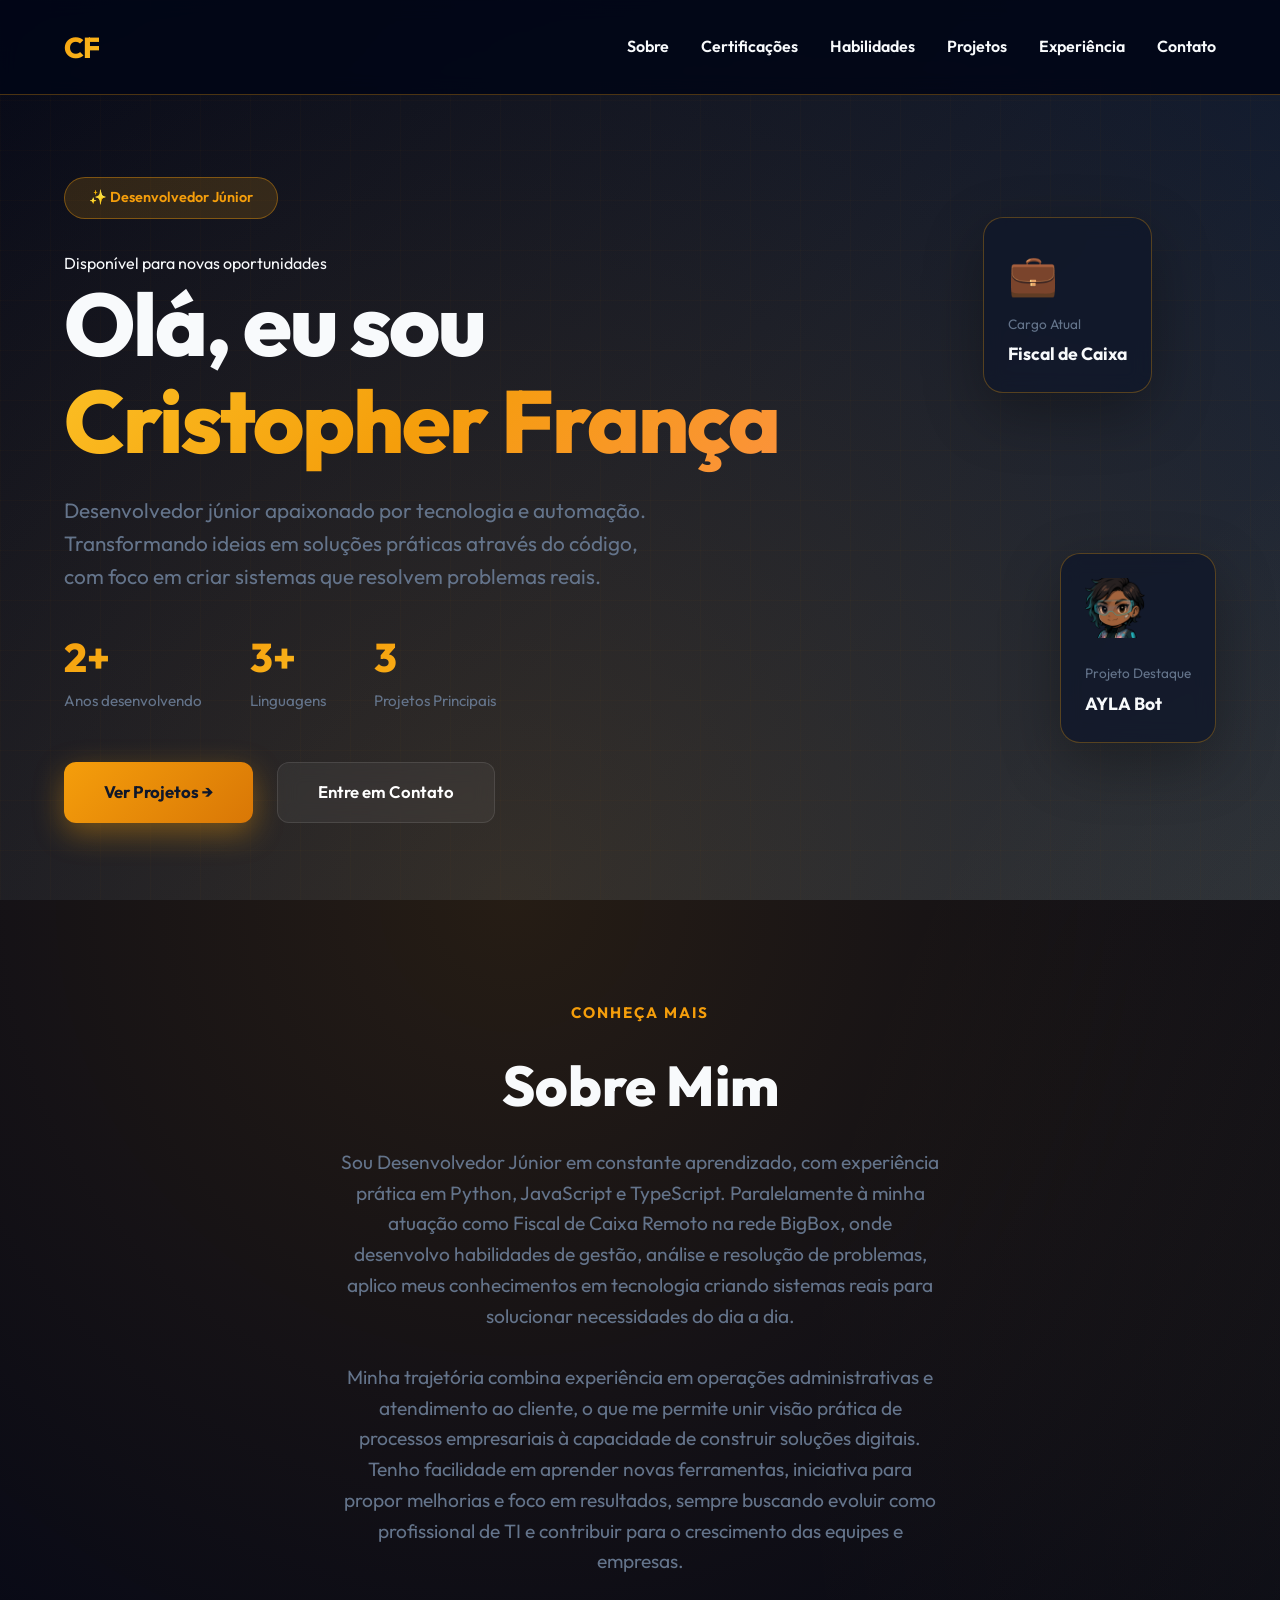
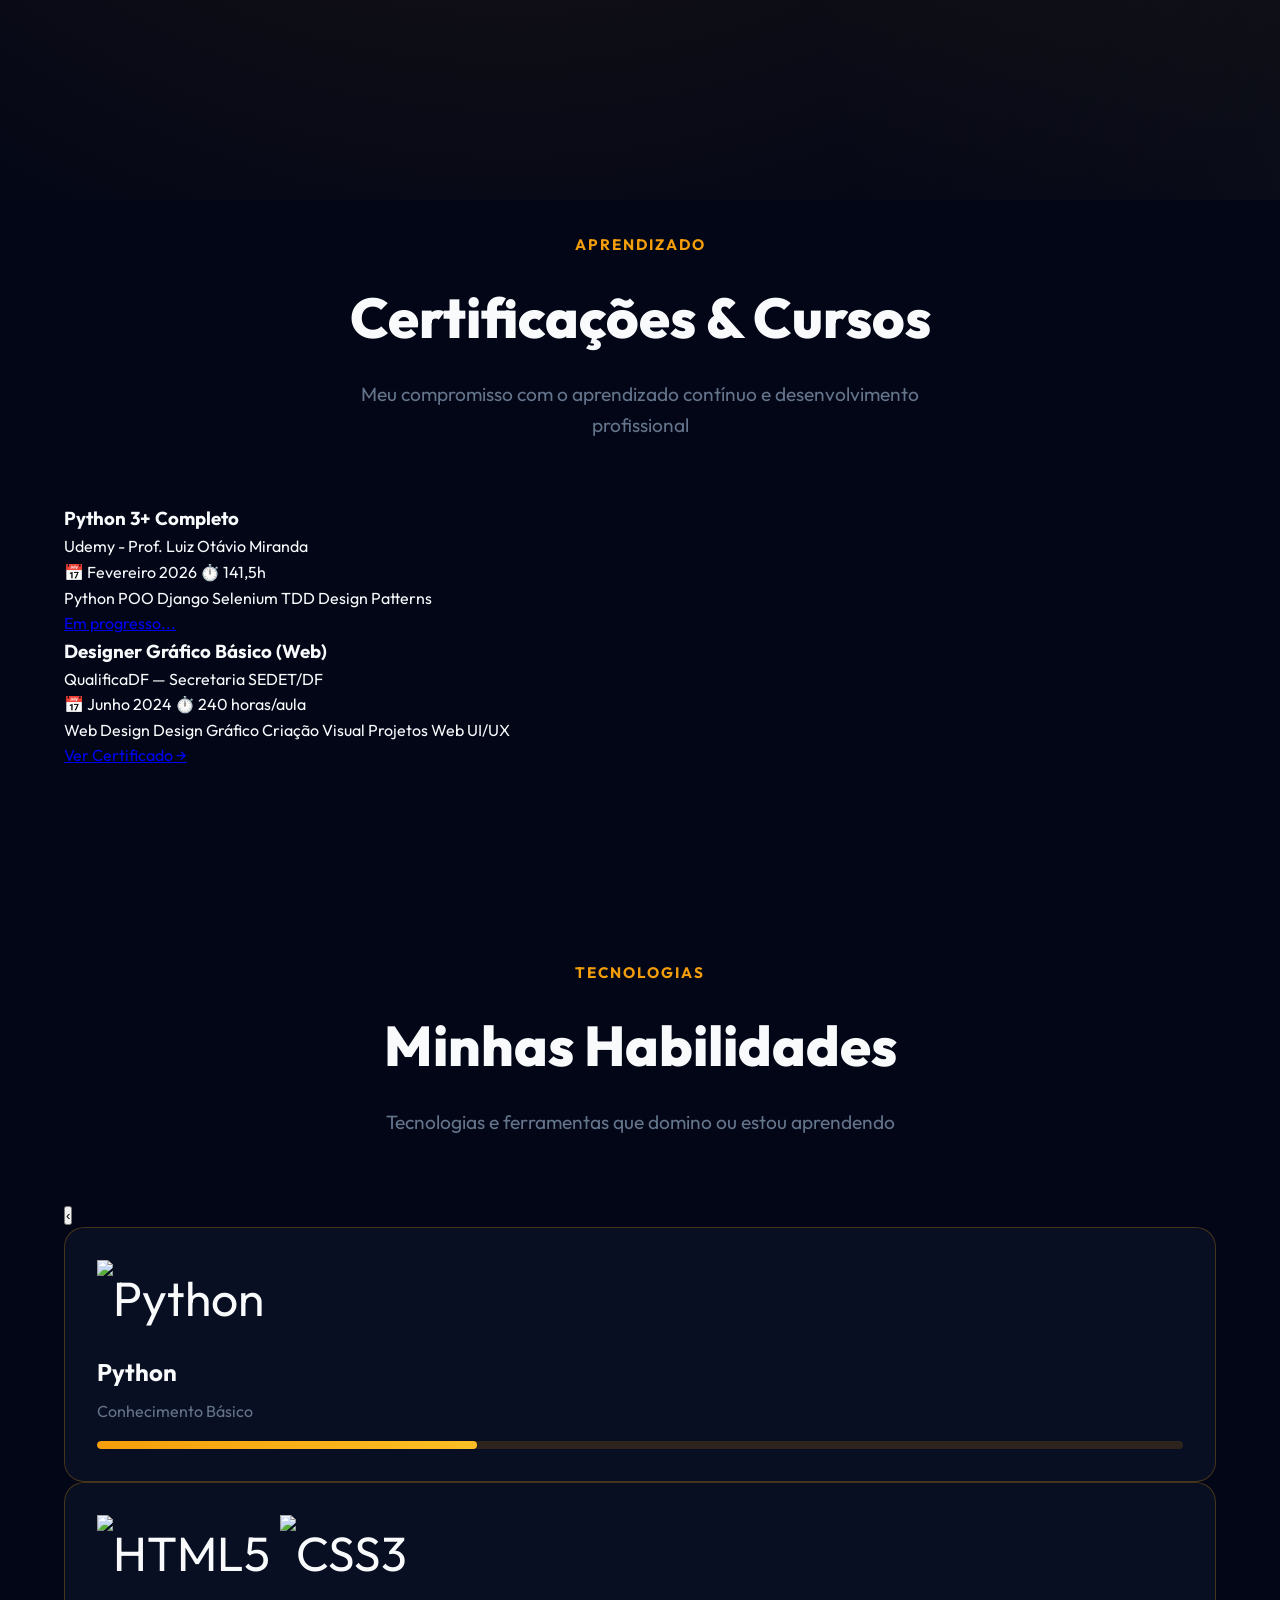
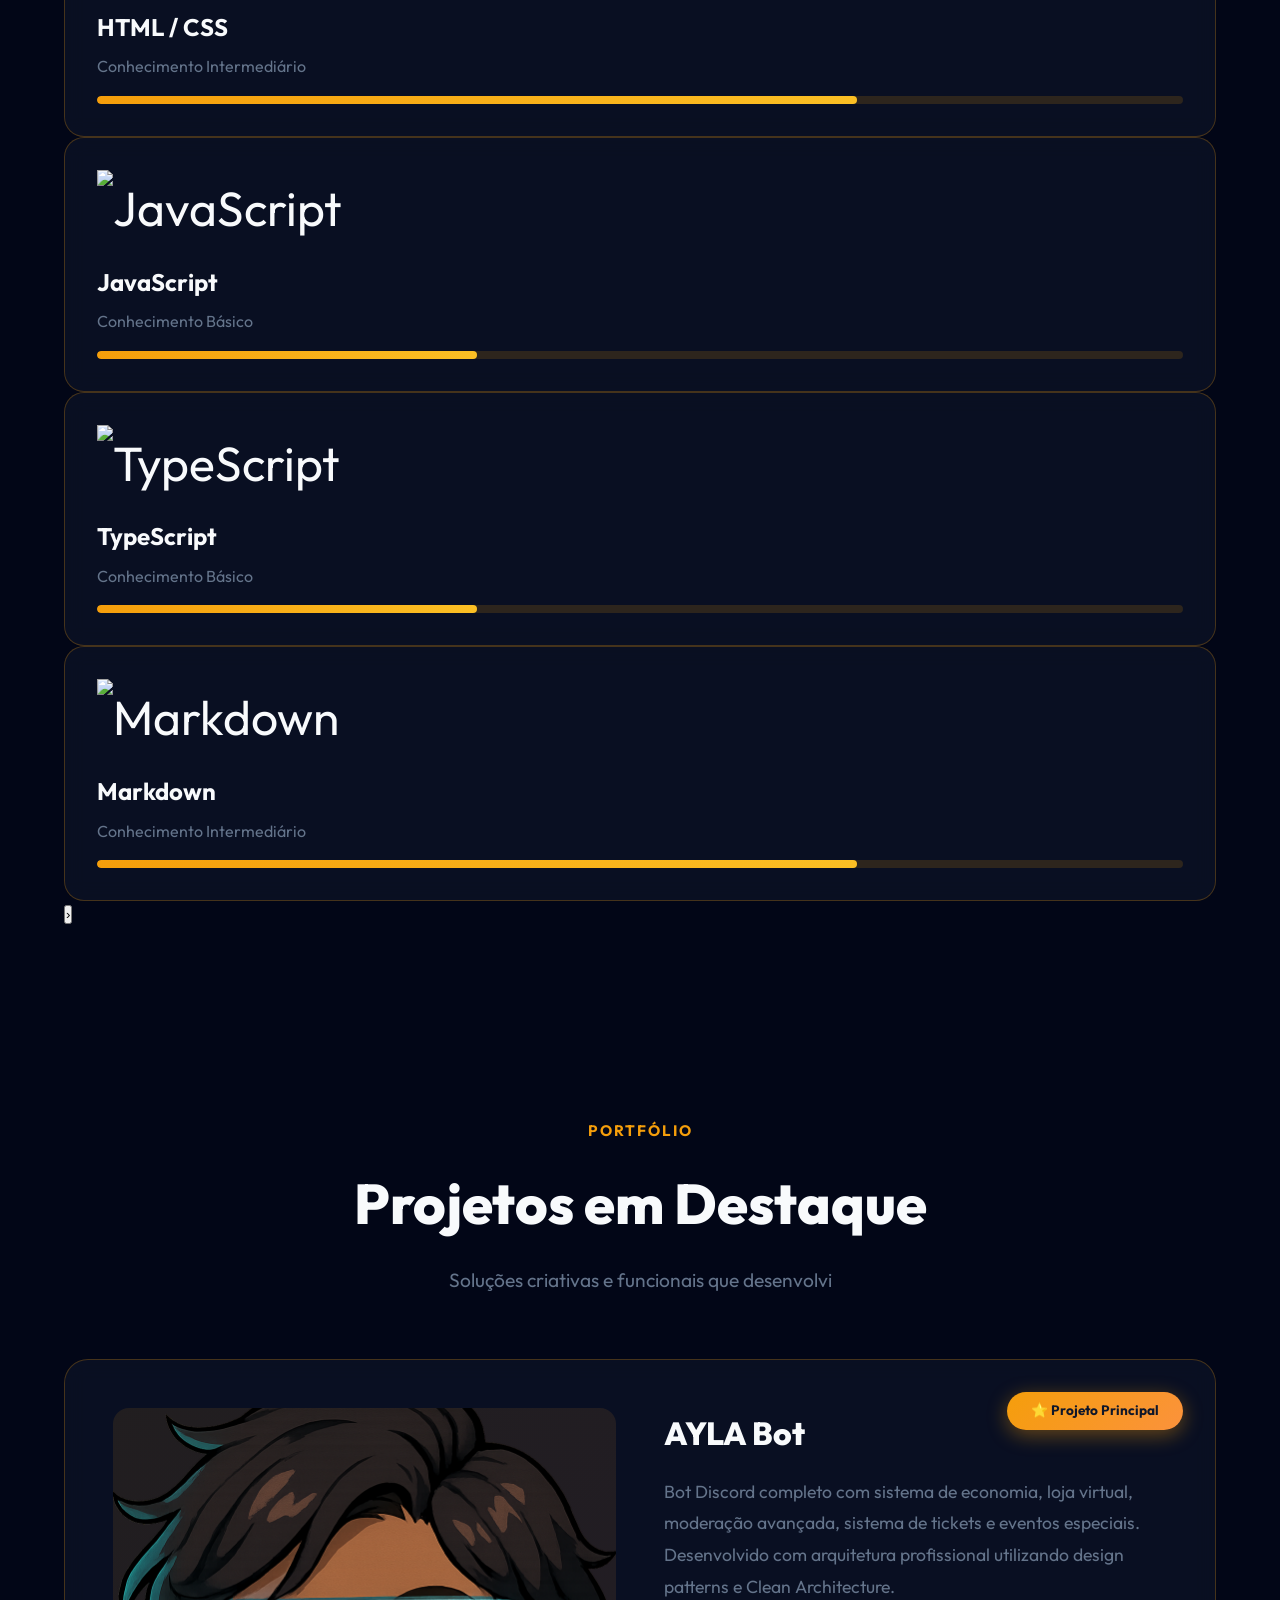
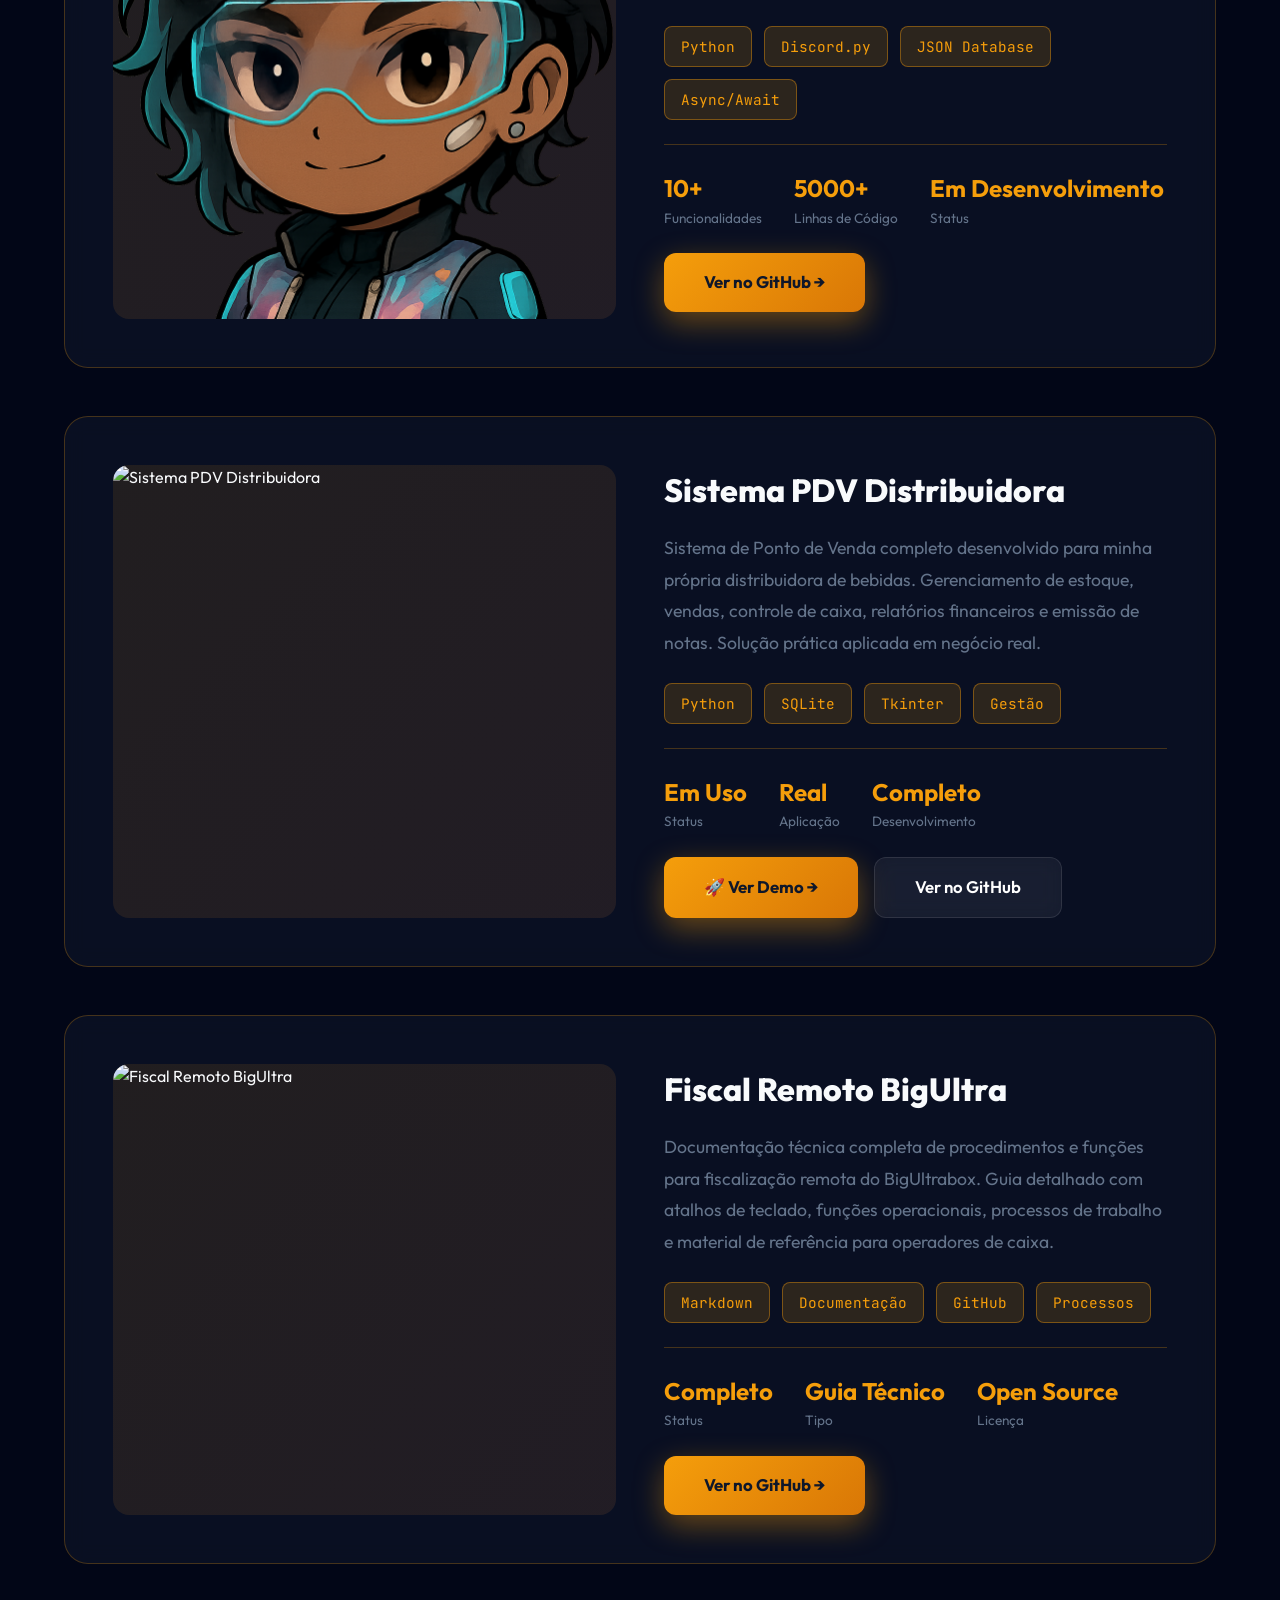
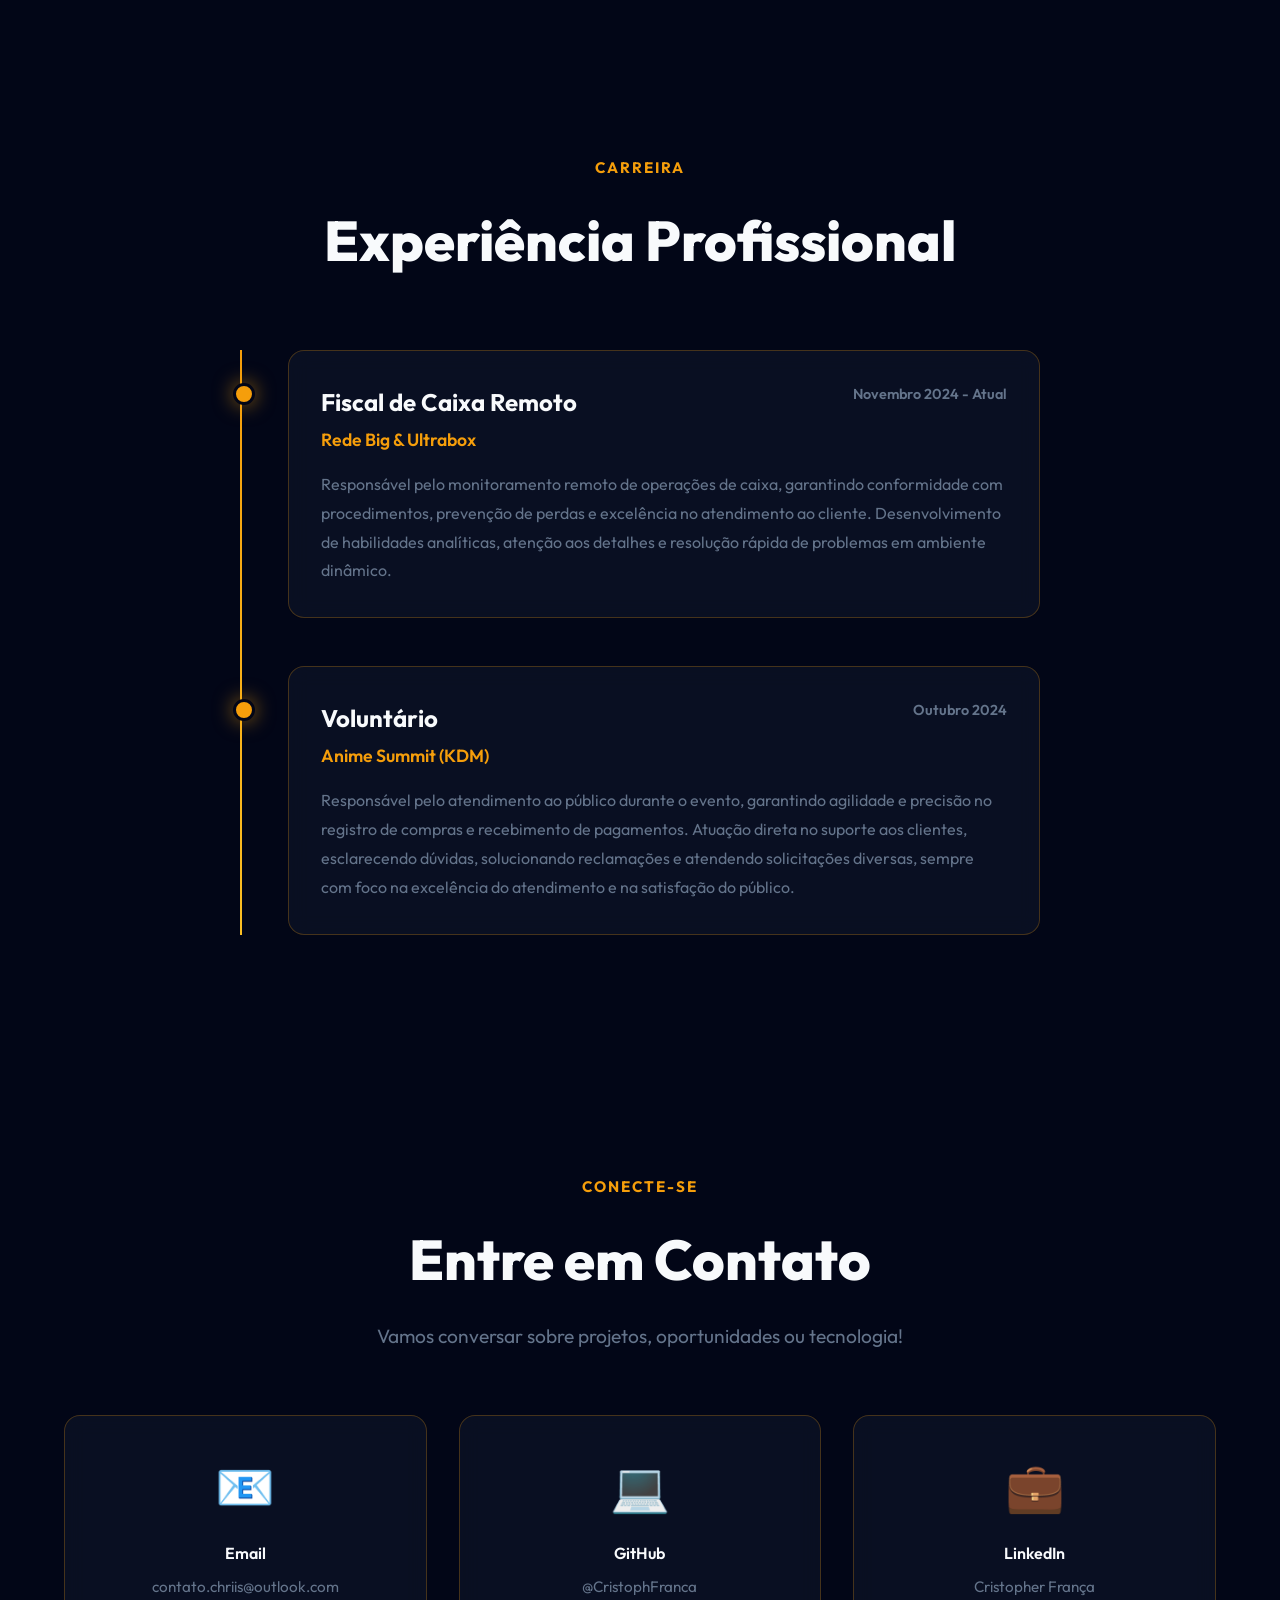
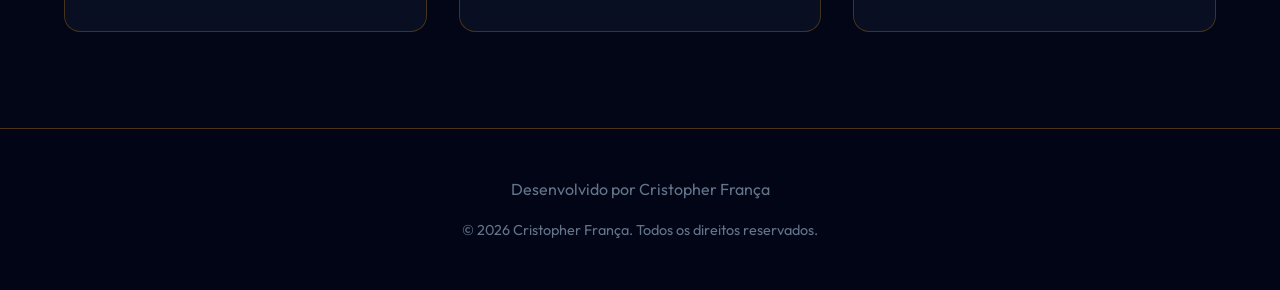
==== index.html @ b448b55c "v1.6" ====
<!DOCTYPE html>
<html lang="pt-BR">
<head>
    <meta charset="UTF-8">
    <meta name="viewport" content="width=device-width, initial-scale=1.0">
    <meta name="description" content="Portfólio profissional de Cristopher França - Desenvolvedor Júnior e Fiscal de Caixa">
    <meta name="keywords" content="Cristopher França, desenvolvedor júnior, Python, JavaScript, TypeScript, portfolio">
    <meta name="author" content="Cristopher França">
    <meta property="og:type" content="website">
    <meta property="og:title" content="Cristopher França - Desenvolvedor Júnior">
    <meta property="og:description" content="Portfólio profissional - Desenvolvedor Júnior e Fiscal de Caixa">
    <title>Cristopher França - Dev Júnior</title>
    <link rel="icon" type="image/x-icon" href="assets/icons/favicon.ico">
    <link rel="icon" type="image/png" href="assets/images/favicon.png">
    <link rel="apple-touch-icon" href="assets/images/favicon.png">
    <link rel="stylesheet" href="css/style.css">
</head>
<body>
    <div class="fundo-animado"></div>
    <div class="grade-fundo"></div>
    
    <header>
        <div class="logo">CF</div>
        <nav>
            <a href="#sobre">Sobre</a>
            <a href="#certificacoes">Certificações</a>
            <a href="#habilidades">Habilidades</a>
            <a href="#projetos">Projetos</a>
            <a href="#experiencia">Experiência</a>
            <a href="#contato">Contato</a>
        </nav>
        <button class="botao-menu-mobile" id="mobileMenuBtn">☰</button>
    </header>
    
    <nav class="nav-mobile" id="mobileNav">
        <a href="#sobre">Sobre</a>
        <a href="#certificacoes">Certificações</a>
        <a href="#habilidades">Habilidades</a>
        <a href="#projetos">Projetos</a>
        <a href="#experiencia">Experiência</a>
        <a href="#contato">Contato</a>
    </nav>
    
    <div class="overlay-mobile" id="mobileOverlay"></div>
    
    <!-- HERO -->
    <section class="hero">
        <div class="conteudo-hero">
            <div class="etiqueta-hero">✨ Desenvolvedor Júnior</div>
            <div class="badge-disponivel">
                <span class="pulso-disponivel"></span>
                Disponível para novas oportunidades
            </div>
            <h1>Olá, eu sou<br><span class="texto-gradiente">Cristopher França</span></h1>
            <p class="descricao-hero">Desenvolvedor júnior apaixonado por tecnologia e automação. Transformando ideias em soluções práticas através do código, com foco em criar sistemas que resolvem problemas reais.</p>
            
            <div class="estatisticas-hero">
                <div class="estatistica">
                    <div class="numero-estatistica">2+</div>
                    <div class="label-estatistica">Anos desenvolvendo</div>
                </div>
                <div class="estatistica">
                    <div class="numero-estatistica">3+</div>
                    <div class="label-estatistica">Linguagens</div>
                </div>
                <div class="estatistica">
                    <div class="numero-estatistica">3</div>
                    <div class="label-estatistica">Projetos Principais</div>
                </div>
            </div>
            
            <div class="botoes-cta">
                <a href="#projetos" class="botao botao-primario">Ver Projetos →</a>
                <a href="#contato" class="botao botao-secundario">Entre em Contato</a>
            </div>
        </div>
        
        <div class="card-flutuante float-1">
            <div class="icone-flutuante">💼</div>
            <div class="label-flutuante">Cargo Atual</div>
            <div class="valor-flutuante">Fiscal de Caixa</div>
        </div>
        
        <div class="card-flutuante float-2">
            <div class="icone-flutuante"><img src="assets/images/ayla.png" alt="AYLA Bot"></div>
            <div class="label-flutuante">Projeto Destaque</div>
            <div class="valor-flutuante">AYLA Bot</div>
        </div>
    </section>
    
    <!-- SOBRE -->
    <section id="sobre">
        <div class="cabecalho-secao fade-in">
            <div class="label-secao">Conheça Mais</div>
            <h2 class="titulo-secao">Sobre Mim</h2>
            <p class="descricao-secao">Sou Desenvolvedor Júnior em constante aprendizado, com experiência prática em Python, JavaScript e TypeScript. Paralelamente à minha atuação como Fiscal de Caixa Remoto na rede BigBox, onde desenvolvo habilidades de gestão, análise e resolução de problemas, aplico meus conhecimentos em tecnologia criando sistemas reais para solucionar necessidades do dia a dia. <br><br> Minha trajetória combina experiência em operações administrativas e atendimento ao cliente, o que me permite unir visão prática de processos empresariais à capacidade de construir soluções digitais. Tenho facilidade em aprender novas ferramentas, iniciativa para propor melhorias e foco em resultados, sempre buscando evoluir como profissional de TI e contribuir para o crescimento das equipes e empresas.</p>
        </div>
    </section>
    
    <!-- CERTIFICAÇÕES -->
    <section id="certificacoes">
        <div class="cabecalho-secao fade-in">
            <div class="label-secao">Aprendizado</div>
            <h2 class="titulo-secao">Certificações & Cursos</h2>
            <p class="descricao-secao">Meu compromisso com o aprendizado contínuo e desenvolvimento profissional</p>
        </div>
        
        <div class="grade-certificacoes">
            <div class="card-certificacao fade-in">
                <div class="conteudo-certificacao">
                    <h3 class="titulo-certificacao">Python 3+ Completo</h3>
                    <div class="instituicao-certificacao">Udemy - Prof. Luiz Otávio Miranda</div>
                    <div class="info-certificacao">
                        <span class="data-certificacao">📅 Fevereiro 2026</span>
                        <span class="carga-certificacao">⏱️ 141,5h</span>
                    </div>
                    <div class="topicos-certificacao">
                        <span class="topico">Python</span>
                        <span class="topico">POO</span>
                        <span class="topico">Django</span>
                        <span class="topico">Selenium</span>
                        <span class="topico">TDD</span>
                        <span class="topico">Design Patterns</span>
                    </div>
                </div>
                <a href="#" target="_blank" rel="noopener noreferrer" class="botao-certificado">Em progresso...</a>
            </div>
            
            <div class="card-certificacao card-certificacao-destaque fade-in">
                <div class="conteudo-certificacao">
                    <h3 class="titulo-certificacao">Designer Gráfico Básico (Web)</h3>
                    <div class="instituicao-certificacao">QualificaDF — Secretaria SEDET/DF</div>
                    <div class="info-certificacao">
                        <span class="data-certificacao">📅 Junho 2024</span>
                        <span class="carga-certificacao destaque-carga">⏱️ 240 horas/aula</span>
                    </div>
                    <div class="topicos-certificacao">
                        <span class="topico">Web Design</span>
                        <span class="topico">Design Gráfico</span>
                        <span class="topico">Criação Visual</span>
                        <span class="topico">Projetos Web</span>
                        <span class="topico">UI/UX</span>
                    </div>
                </div>
                <a href="assets/certificates/certificado_web_designer.pdf" target="_blank" rel="noopener noreferrer" class="botao-certificado">Ver Certificado →</a>
            </div>
        </div>
    </section>

    <!-- HABILIDADES -->
    <section id="habilidades">
        <div class="cabecalho-secao fade-in">
            <div class="label-secao">Tecnologias</div>
            <h2 class="titulo-secao">Minhas Habilidades</h2>
            <p class="descricao-secao">Tecnologias e ferramentas que domino ou estou aprendendo</p>
        </div>
        
        <div class="carrossel-habilidades">
            <button class="btn-carrossel btn-prev" aria-label="Anterior">&#8249;</button>
            <div class="carrossel-track-wrapper">
                <div class="carrossel-track">
                    <div class="card-habilidade">
                        <div class="icone-habilidade">
                            <img src="https://cdn.jsdelivr.net/gh/devicons/devicon/icons/python/python-original.svg" alt="Python">
                        </div>
                        <h3 class="nome-habilidade">Python</h3>
                        <p class="nivel-habilidade">Conhecimento Básico</p>
                        <div class="barra-habilidade">
                            <div class="progresso-habilidade" style="--progresso: 35%"></div>
                        </div>
                    </div>
                    <div class="card-habilidade">
                        <div class="icone-habilidade">
                            <img src="https://cdn.jsdelivr.net/gh/devicons/devicon/icons/html5/html5-original.svg" alt="HTML5">
                            <img src="https://cdn.jsdelivr.net/gh/devicons/devicon/icons/css3/css3-original.svg" alt="CSS3">
                        </div>
                        <h3 class="nome-habilidade">HTML / CSS</h3>
                        <p class="nivel-habilidade">Conhecimento Intermediário</p>
                        <div class="barra-habilidade">
                            <div class="progresso-habilidade" style="--progresso: 70%"></div>
                        </div>
                    </div>
                    <div class="card-habilidade">
                        <div class="icone-habilidade">
                            <img src="https://cdn.jsdelivr.net/gh/devicons/devicon/icons/javascript/javascript-original.svg" alt="JavaScript">
                        </div>
                        <h3 class="nome-habilidade">JavaScript</h3>
                        <p class="nivel-habilidade">Conhecimento Básico</p>
                        <div class="barra-habilidade">
                            <div class="progresso-habilidade" style="--progresso: 35%"></div>
                        </div>
                    </div>
                    <div class="card-habilidade">
                        <div class="icone-habilidade">
                            <img src="https://cdn.jsdelivr.net/gh/devicons/devicon/icons/typescript/typescript-original.svg" alt="TypeScript">
                        </div>
                        <h3 class="nome-habilidade">TypeScript</h3>
                        <p class="nivel-habilidade">Conhecimento Básico</p>
                        <div class="barra-habilidade">
                            <div class="progresso-habilidade" style="--progresso: 35%"></div>
                        </div>
                    </div>
                    <div class="card-habilidade">
                        <div class="icone-habilidade">
                            <img src="https://cdn.jsdelivr.net/gh/devicons/devicon/icons/markdown/markdown-original.svg" alt="Markdown">
                        </div>
                        <h3 class="nome-habilidade">Markdown</h3>
                        <p class="nivel-habilidade">Conhecimento Intermediário</p>
                        <div class="barra-habilidade">
                            <div class="progresso-habilidade" style="--progresso: 70%"></div>
                        </div>
                    </div>
                </div>
            </div>
            <button class="btn-carrossel btn-next" aria-label="Próximo">&#8250;</button>
        </div>
        <div class="carrossel-dots"></div>
    </section>
    
    <!-- PROJETOS -->
    <section id="projetos">
        <div class="cabecalho-secao fade-in">
            <div class="label-secao">Portfólio</div>
            <h2 class="titulo-secao">Projetos em Destaque</h2>
            <p class="descricao-secao">Soluções criativas e funcionais que desenvolvi</p>
        </div>
        
        <div class="grade-projetos">
            <div class="card-projeto destaque fade-in">
                <div class="badge-destaque">⭐ Projeto Principal</div>
                <div class="imagem-projeto"><img src="assets/images/ayla.png" alt="AYLA Bot"></div>
                <div class="conteudo-projeto">
                    <h3>AYLA Bot</h3>
                    <p class="descricao-projeto">Bot Discord completo com sistema de economia, loja virtual, moderação avançada, sistema de tickets e eventos especiais. Desenvolvido com arquitetura profissional utilizando design patterns e Clean Architecture.</p>
                    <div class="tags-tecnologia">
                        <span class="tag-tech">Python</span>
                        <span class="tag-tech">Discord.py</span>
                        <span class="tag-tech">JSON Database</span>
                        <span class="tag-tech">Async/Await</span>
                    </div>
                    <div class="estatisticas-projeto">
                        <div class="estatistica-projeto">
                            <div class="valor-estatistica-projeto">10+</div>
                            <div class="label-estatistica-projeto">Funcionalidades</div>
                        </div>
                        <div class="estatistica-projeto">
                            <div class="valor-estatistica-projeto">5000+</div>
                            <div class="label-estatistica-projeto">Linhas de Código</div>
                        </div>
                        <div class="estatistica-projeto">
                            <div class="valor-estatistica-projeto">Em Desenvolvimento</div>
                            <div class="label-estatistica-projeto">Status</div>
                        </div>
                    </div>
                    <a href="https://github.com/CristophFranca/Ayla-BOT" target="_blank" rel="noopener noreferrer" class="botao botao-primario" style="margin-top: 1.5rem; display: inline-block;">Ver no GitHub →</a>
                </div>
            </div>
            
            <div class="card-projeto fade-in">
                <div class="imagem-projeto"><img src="assets/images/SiXPDV.jpeg" alt="Sistema PDV Distribuidora"></div>
                <div class="conteudo-projeto">
                    <h3>Sistema PDV Distribuidora</h3>
                    <p class="descricao-projeto">Sistema de Ponto de Venda completo desenvolvido para minha própria distribuidora de bebidas. Gerenciamento de estoque, vendas, controle de caixa, relatórios financeiros e emissão de notas. Solução prática aplicada em negócio real.</p>
                    <div class="tags-tecnologia">
                        <span class="tag-tech">Python</span>
                        <span class="tag-tech">SQLite</span>
                        <span class="tag-tech">Tkinter</span>
                        <span class="tag-tech">Gestão</span>
                    </div>
                    <div class="estatisticas-projeto">
                        <div class="estatistica-projeto">
                            <div class="valor-estatistica-projeto">Em Uso</div>
                            <div class="label-estatistica-projeto">Status</div>
                        </div>
                        <div class="estatistica-projeto">
                            <div class="valor-estatistica-projeto">Real</div>
                            <div class="label-estatistica-projeto">Aplicação</div>
                        </div>
                        <div class="estatistica-projeto">
                            <div class="valor-estatistica-projeto">Completo</div>
                            <div class="label-estatistica-projeto">Desenvolvimento</div>
                        </div>
                    </div>
                    <div style="margin-top: 1.5rem; display: flex; gap: 1rem; flex-wrap: wrap;">
                        <a href="https://cristophfranca.github.io/SiX_PDV/" target="_blank" rel="noopener noreferrer" class="botao botao-primario">🚀 Ver Demo →</a>
                        <a href="https://github.com/CristophFranca/SiX_PDV" target="_blank" rel="noopener noreferrer" class="botao botao-secundario">Ver no GitHub</a>
                    </div>
                </div>
            </div>

            <div class="card-projeto fade-in">
                <div class="imagem-projeto">
                    <img src="assets/images/fiscalremoto.png" alt="Fiscal Remoto BigUltra" style="object-fit: cover; object-position: center;">
                </div>
                <div class="conteudo-projeto">
                    <h3>Fiscal Remoto BigUltra</h3>
                    <p class="descricao-projeto">Documentação técnica completa de procedimentos e funções para fiscalização remota do BigUltrabox. Guia detalhado com atalhos de teclado, funções operacionais, processos de trabalho e material de referência para operadores de caixa.</p>
                    <div class="tags-tecnologia">
                        <span class="tag-tech">Markdown</span>
                        <span class="tag-tech">Documentação</span>
                        <span class="tag-tech">GitHub</span>
                        <span class="tag-tech">Processos</span>
                    </div>
                    <div class="estatisticas-projeto">
                        <div class="estatistica-projeto">
                            <div class="valor-estatistica-projeto">Completo</div>
                            <div class="label-estatistica-projeto">Status</div>
                        </div>
                        <div class="estatistica-projeto">
                            <div class="valor-estatistica-projeto">Guia Técnico</div>
                            <div class="label-estatistica-projeto">Tipo</div>
                        </div>
                        <div class="estatistica-projeto">
                            <div class="valor-estatistica-projeto">Open Source</div>
                            <div class="label-estatistica-projeto">Licença</div>
                        </div>
                    </div>
                    <a href="https://github.com/CristophFranca/FiscalRemotoBigUltra" target="_blank" rel="noopener noreferrer" class="botao botao-primario" style="margin-top: 1.5rem; display: inline-block;">Ver no GitHub →</a>
                </div>
            </div>
        </div>
    </section>
    
    <!-- EXPERIÊNCIA -->
    <section id="experiencia">
        <div class="cabecalho-secao fade-in">
            <div class="label-secao">Carreira</div>
            <h2 class="titulo-secao">Experiência Profissional</h2>
        </div>
        <div class="linha-tempo-experiencia">
            <div class="item-experiencia fade-in">
                <div class="cabecalho-experiencia">
                    <div>
                        <h3 class="titulo-experiencia">Fiscal de Caixa Remoto</h3>
                        <div class="empresa-experiencia">Rede Big & Ultrabox</div>
                    </div>
                    <div class="data-experiencia">Novembro 2024 - Atual</div>
                </div>
                <p class="descricao-experiencia">
                    Responsável pelo monitoramento remoto de operações de caixa, garantindo 
                    conformidade com procedimentos, prevenção de perdas e excelência no 
                    atendimento ao cliente. Desenvolvimento de habilidades analíticas, atenção 
                    aos detalhes e resolução rápida de problemas em ambiente dinâmico.
                </p>
            </div>

            <div class="item-experiencia fade-in">
                <div class="cabecalho-experiencia">
                    <div>
                        <h3 class="titulo-experiencia">Voluntário</h3>
                        <div class="empresa-experiencia">Anime Summit (KDM)</div>
                    </div>
                    <div class="data-experiencia">Outubro 2024</div>
                </div>
                <p class="descricao-experiencia">
                    Responsável pelo atendimento ao público durante o evento, garantindo agilidade e precisão no registro de compras e recebimento de pagamentos. Atuação direta no suporte aos clientes, esclarecendo dúvidas, solucionando reclamações e atendendo solicitações diversas, sempre com foco na excelência do atendimento e na satisfação do público.
                </p>
            </div>
        </div>
    </section>
    
    <!-- CONTATO -->
    <section id="contato">
        <div class="cabecalho-secao fade-in">
            <div class="label-secao">Conecte-se</div>
            <h2 class="titulo-secao">Entre em Contato</h2>
            <p class="descricao-secao">Vamos conversar sobre projetos, oportunidades ou tecnologia!</p>
        </div>

        <div class="grade-contato">
            <a href="mailto:contato.chriis@outlook.com" class="card-contato fade-in">
                <div class="icone-contato">📧</div>
                <div class="label-contato">Email</div>
                <div class="valor-contato">contato.chriis@outlook.com</div>
            </a>

            <a href="https://github.com/CristophFranca" target="_blank" rel="noopener noreferrer" class="card-contato fade-in">
                <div class="icone-contato">💻</div>
                <div class="label-contato">GitHub</div>
                <div class="valor-contato">@CristophFranca</div>
            </a>

            <a href="https://linkedin.com/in/cristopher-franca" target="_blank" rel="noopener noreferrer" class="card-contato fade-in">
                <div class="icone-contato">💼</div>
                <div class="label-contato">LinkedIn</div>
                <div class="valor-contato">Cristopher França</div>
            </a>
        </div>
    </section>
    
    <footer>
        <p style="color: var(--gray); margin-bottom: 1rem;">Desenvolvido por Cristopher França</p>
        <p style="color: var(--gray); font-size: 0.9rem;">© 2026 Cristopher França. Todos os direitos reservados.</p>
    </footer>

    <script src="js/main.js"></script>
</body>
</html>
---- css/style.css ----
@import url('https://fonts.googleapis.com/css2?family=Outfit:wght@300;400;600;700;800&family=JetBrains+Mono:wght@400;600&display=swap');

:root {
    --primary: #f59e0b;
    --primary-dark: #d97706;
    --secondary: #fbbf24;
    --accent: #fb923c;
    --dark: #0f172a;
    --darker: #020617;
    --light: #f8fafc;
    --gray: #64748b;
    --success: #10b981;
}

* {
    margin: 0;
    padding: 0;
    box-sizing: border-box;
}

html {
    scroll-behavior: smooth;
}

body {
    font-family: 'Outfit', sans-serif;
    background: var(--darker);
    color: var(--light);
    overflow-x: hidden;
    line-height: 1.6;
}

/* Background animado */
.fundo-animado {
    position: fixed;
    top: 0;
    left: 0;
    width: 100%;
    height: 100%;
    z-index: -1;
    background: linear-gradient(135deg, #020617 0%, #0f172a 50%, #1e293b 100%);
}

.fundo-animado::before {
    content: '';
    position: absolute;
    width: 200%;
    height: 200%;
    background: 
radial-gradient(circle at 20% 50%, rgba(245, 158, 11, 0.15) 0%, transparent 50%),
radial-gradient(circle at 80% 80%, rgba(251, 191, 36, 0.12) 0%, transparent 50%);
    animation: rotate 20s linear infinite;
}

@keyframes rotate {
    0% { transform: rotate(0deg); }
    100% { transform: rotate(360deg); }
}

/* Grid decorativo */
.grade-fundo {
    position: fixed;
    top: 0;
    left: 0;
    width: 100%;
    height: 100%;
    background-image: 
linear-gradient(rgba(245, 158, 11, 0.08) 1px, transparent 1px),
linear-gradient(90deg, rgba(245, 158, 11, 0.08) 1px, transparent 1px);
    background-size: 50px 50px;
    z-index: -1;
    opacity: 0.3;
}

/* Header */
header {
    padding: 1.5rem 5%;
    display: flex;
    justify-content: space-between;
    align-items: center;
    position: sticky;
    top: 0;
    backdrop-filter: blur(10px);
    background: rgba(2, 6, 23, 0.9);
    border-bottom: 1px solid rgba(245, 158, 11, 0.3);
    z-index: 1000;
    animation: slideDown 0.6s ease-out;
}

@keyframes slideDown {
    from {
transform: translateY(-100%);
opacity: 0;
    }
    to {
transform: translateY(0);
opacity: 1;
    }
}

.logo {
    font-size: 1.8rem;
    font-weight: 800;
    background: linear-gradient(135deg, var(--primary), var(--secondary));
    -webkit-background-clip: text;
    -webkit-text-fill-color: transparent;
    background-clip: text;
    letter-spacing: -1px;
}

nav {
    display: flex;
    gap: 2rem;
}

nav a {
    color: var(--light);
    text-decoration: none;
    font-weight: 600;
    position: relative;
    transition: color 0.3s;
}

nav a::after {
    content: '';
    position: absolute;
    bottom: -5px;
    left: 0;
    width: 0;
    height: 2px;
    background: linear-gradient(90deg, var(--primary), var(--secondary));
    transition: width 0.3s;
}

nav a:hover {
    color: var(--primary);
}

nav a:hover::after {
    width: 100%;
}

/* Menu Mobile */
.botao-menu-mobile {
    display: none;
    background: none;
    border: none;
    color: white;
    font-size: 1.8rem;
    cursor: pointer;
    padding: 0.5rem;
    z-index: 1001;
}

.sobreposicao-mobile {
    display: none;
    position: fixed;
    top: 0;
    left: 0;
    width: 100%;
    height: 100vh;
    background: rgba(0, 0, 0, 0.7);
    z-index: 998;
    opacity: 0;
    pointer-events: none;
    transition: opacity 0.3s;
}

.sobreposicao-mobile.active {
    opacity: 1;
    pointer-events: all;
}

.nav-mobile {
    display: none;
    position: fixed;
    top: 0;
    right: -100%;
    width: 80%;
    max-width: 300px;
    height: 100vh;
    background: rgba(15, 23, 42, 0.98);
    backdrop-filter: blur(20px);
    padding: 5rem 2rem 2rem;
    transition: right 0.3s ease;
    z-index: 999;
    border-left: 1px solid rgba(245, 158, 11, 0.4);
    flex-direction: column;
    gap: 0;
}

.nav-mobile.active {
    right: 0;
}

.nav-mobile a {
    display: block;
    color: white;
    text-decoration: none;
    padding: 1rem 0;
    font-size: 1.2rem;
    font-weight: 600;
    border-bottom: 1px solid rgba(245, 158, 11, 0.2);
    transition: all 0.3s;
}

.nav-mobile a:hover {
    color: var(--primary);
    padding-left: 1rem;
}

/* Hero Section */
.hero {
    min-height: 90vh;
    display: flex;
    align-items: center;
    padding: 0 5%;
    position: relative;
}

.conteudo-hero {
    max-width: 800px;
    z-index: 10;
}

.etiqueta-hero {
    display: inline-block;
    padding: 0.5rem 1.5rem;
    background: rgba(245, 158, 11, 0.15);
    border: 1px solid rgba(245, 158, 11, 0.4);
    border-radius: 50px;
    color: var(--primary);
    font-size: 0.9rem;
    font-weight: 600;
    margin-bottom: 2rem;
    animation: fadeInUp 0.8s ease-out 0.2s backwards;
}

@keyframes fadeInUp {
    from {
opacity: 0;
transform: translateY(30px);
    }
    to {
opacity: 1;
transform: translateY(0);
    }
}

h1 {
    font-size: clamp(2.5rem, 8vw, 5.5rem);
    font-weight: 800;
    line-height: 1.1;
    margin-bottom: 1.5rem;
    letter-spacing: -2px;
    animation: fadeInUp 0.8s ease-out 0.4s backwards;
}

.texto-gradiente {
    background: linear-gradient(135deg, #fbbf24 0%, #f59e0b 50%, #fb923c 100%);
    -webkit-background-clip: text;
    -webkit-text-fill-color: transparent;
    background-clip: text;
}

.descricao-hero {
    font-size: 1.3rem;
    color: var(--gray);
    margin-bottom: 2rem;
    max-width: 600px;
    animation: fadeInUp 0.8s ease-out 0.6s backwards;
}

.estatisticas-hero {
    display: flex;
    gap: 3rem;
    margin-bottom: 3rem;
    animation: fadeInUp 0.8s ease-out 0.8s backwards;
}

.estatistica {
    text-align: left;
}

.numero-estatistica {
    font-size: 2.5rem;
    font-weight: 800;
    background: linear-gradient(135deg, var(--primary), var(--secondary));
    -webkit-background-clip: text;
    -webkit-text-fill-color: transparent;
    background-clip: text;
}

.label-estatistica {
    color: var(--gray);
    font-size: 0.95rem;
}

.botoes-cta {
    display: flex;
    gap: 1.5rem;
    flex-wrap: wrap;
    animation: fadeInUp 0.8s ease-out 1s backwards;
}

.botao {
    padding: 1rem 2.5rem;
    border-radius: 12px;
    font-weight: 600;
    text-decoration: none;
    transition: all 0.3s;
    display: inline-flex;
    align-items: center;
    gap: 0.5rem;
    font-size: 1.05rem;
    border: none;
    cursor: pointer;
}

.botao-primario {
    background: linear-gradient(135deg, var(--primary), var(--primary-dark));
    color: #0f172a;
    font-weight: 700;
    box-shadow: 0 10px 30px rgba(245, 158, 11, 0.4);
}

.botao-primario:hover {
    transform: translateY(-2px);
    box-shadow: 0 15px 40px rgba(245, 158, 11, 0.5);
}

.botao-secundario {
    background: rgba(255, 255, 255, 0.05);
    color: white;
    border: 1px solid rgba(255, 255, 255, 0.1);
    backdrop-filter: blur(10px);
}

.botao-secundario:hover {
    background: rgba(255, 255, 255, 0.1);
    border-color: rgba(255, 255, 255, 0.2);
}

/* Floating elements */
.card-flutuante {
    position: absolute;
    background: rgba(15, 23, 42, 0.8);
    backdrop-filter: blur(10px);
    border: 1px solid rgba(245, 158, 11, 0.3);
    border-radius: 20px;
    padding: 1.5rem;
    box-shadow: 0 20px 60px rgba(0, 0, 0, 0.3);
}

.float-1 {
    top: 15%;
    right: 10%;
    animation: float 6s ease-in-out infinite;
}

.float-2 {
    bottom: 20%;
    right: 5%;
    animation: float 8s ease-in-out infinite 2s;
}

@keyframes float {
    0%, 100% { transform: translateY(0px); }
    50% { transform: translateY(-20px); }
}

.icone-flutuante {
    font-size: 2.5rem;
    margin-bottom: 0.5rem;
}

.icone-flutuante img {
    width: 60px;
    height: 60px;
    object-fit: contain;
    border-radius: 8px; 
}

.label-flutuante {
    color: var(--gray);
    font-size: 0.85rem;
    margin-bottom: 0.3rem;
}

.valor-flutuante {
    font-weight: 700;
    font-size: 1.1rem;
}

/* Section */
section {
    padding: 6rem 5%;
    max-width: 1400px;
    margin: 0 auto;
}

.cabecalho-secao {
    text-align: center;
    margin-bottom: 4rem;
}

.label-secao {
    color: var(--primary);
    font-weight: 700;
    font-size: 0.95rem;
    text-transform: uppercase;
    letter-spacing: 2px;
    margin-bottom: 1rem;
}

.titulo-secao {
    font-size: clamp(2.5rem, 5vw, 3.5rem);
    font-weight: 800;
    margin-bottom: 1rem;
}

.descricao-secao {
    color: var(--gray);
    font-size: 1.2rem;
    max-width: 600px;
    margin: 0 auto;
}

/* Skills Grid */
.grade-habilidades {
    display: grid;
    grid-template-columns: repeat(auto-fit, minmax(280px, 1fr));
    gap: 2rem;
}

.card-habilidade {
    background: rgba(15, 23, 42, 0.6);
    backdrop-filter: blur(10px);
    border: 1px solid rgba(245, 158, 11, 0.25);
    border-radius: 20px;
    padding: 2rem;
    transition: all 0.3s;
    position: relative;
    overflow: hidden;
}

.card-habilidade::before {
    content: '';
    position: absolute;
    top: 0;
    left: 0;
    width: 100%;
    height: 4px;
    background: linear-gradient(90deg, var(--primary), var(--secondary));
    transform: scaleX(0);
    transition: transform 0.3s;
}

.card-habilidade:hover {
    transform: translateY(-5px);
    border-color: rgba(245, 158, 11, 0.5);
    box-shadow: 0 20px 60px rgba(245, 158, 11, 0.25);
}

.card-habilidade:hover::before {
    transform: scaleX(1);
}

.icone-habilidade {
    font-size: 3rem;
    margin-bottom: 1rem;
}

.nome-habilidade {
    font-size: 1.5rem;
    font-weight: 700;
    margin-bottom: 0.5rem;
}

.nivel-habilidade {
    color: var(--gray);
    margin-bottom: 1rem;
}

.barra-habilidade {
    background: rgba(245, 158, 11, 0.15);
    height: 8px;
    border-radius: 10px;
    overflow: hidden;
}

.progresso-habilidade {
    height: 100%;
    background: linear-gradient(90deg, var(--primary), var(--secondary));
    border-radius: 10px;
    transition: width 1s ease-out;
    width: var(--progresso);
}

/* Projects */
.grade-projetos {
    display: grid;
    gap: 3rem;
}

.card-projeto {
    background: rgba(15, 23, 42, 0.6);
    backdrop-filter: blur(10px);
    border: 1px solid rgba(245, 158, 11, 0.25);
    border-radius: 24px;
    overflow: hidden;
    display: grid;
    grid-template-columns: 1fr 1fr;
    gap: 3rem;
    padding: 3rem;
    transition: all 0.3s;
    position: relative;
}

.card-projeto.featured {
    border: 2px solid rgba(245, 158, 11, 0.5);
    box-shadow: 0 0 50px rgba(245, 158, 11, 0.25);
}

.card-projeto:hover {
    transform: translateY(-5px);
    box-shadow: 0 20px 60px rgba(0, 0, 0, 0.3);
}

.badge-destaque {
    position: absolute;
    top: 2rem;
    right: 2rem;
    background: linear-gradient(135deg, var(--primary), var(--accent));
    color: #0f172a;
    padding: 0.5rem 1.5rem;
    border-radius: 50px;
    font-weight: 700;
    font-size: 0.85rem;
    box-shadow: 0 5px 20px rgba(245, 158, 11, 0.4);
}

.imagem-projeto {
    border-radius: 16px;
    overflow: hidden;
    min-height: 300px;
    background: linear-gradient(135deg, rgba(245, 158, 11, 0.1), rgba(251, 146, 60, 0.1));
}

.imagem-projeto img {
    width: 100%;
    height: 100%;
    object-fit: cover;
    transition: transform 0.3s;
}

.imagem-projeto:hover img {
    transform: scale(1.05);
}

.conteudo-projeto h3 {
    font-size: 2rem;
    margin-bottom: 1rem;
    font-weight: 800;
}

.descricao-projeto {
    color: var(--gray);
    margin-bottom: 1.5rem;
    font-size: 1.1rem;
    line-height: 1.8;
}

.tags-tecnologia {
    display: flex;
    flex-wrap: wrap;
    gap: 0.75rem;
    margin-bottom: 1.5rem;
}

.tag-tech {
    padding: 0.5rem 1rem;
    background: rgba(245, 158, 11, 0.15);
    border: 1px solid rgba(245, 158, 11, 0.4);
    border-radius: 8px;
    font-size: 0.9rem;
    font-family: 'JetBrains Mono', monospace;
    color: var(--primary);
}

.estatisticas-projeto {
    display: flex;
    gap: 2rem;
    margin-top: 1.5rem;
    padding-top: 1.5rem;
    border-top: 1px solid rgba(245, 158, 11, 0.25);
}

.estatistica-projeto {
    display: flex;
    flex-direction: column;
}

.valor-estatistica-projeto {
    font-size: 1.5rem;
    font-weight: 700;
    color: var(--primary);
}

.label-estatistica-projeto {
    color: var(--gray);
    font-size: 0.85rem;
}

/* Experience */
.linha-tempo-experiencia {
    position: relative;
    max-width: 800px;
    margin: 0 auto;
    padding-left: 3rem;
}

.linha-tempo-experiencia::before {
    content: '';
    position: absolute;
    left: 0;
    top: 0;
    height: 100%;
    width: 2px;
    background: linear-gradient(180deg, var(--primary), var(--secondary));
}

.item-experiencia {
    position: relative;
    margin-bottom: 3rem;
    padding: 2rem;
    background: rgba(15, 23, 42, 0.6);
    backdrop-filter: blur(10px);
    border: 1px solid rgba(245, 158, 11, 0.25);
    border-radius: 16px;
    transition: all 0.3s;
}

.item-experiencia::before {
    content: '';
    position: absolute;
    left: -3.5rem;
    top: 2rem;
    width: 16px;
    height: 16px;
    background: var(--primary);
    border-radius: 50%;
    border: 3px solid var(--darker);
    box-shadow: 0 0 20px rgba(245, 158, 11, 0.6);
}

.item-experiencia:hover {
    transform: translateX(10px);
    border-color: rgba(245, 158, 11, 0.5);
}

.cabecalho-experiencia {
    display: flex;
    justify-content: space-between;
    align-items: flex-start;
    margin-bottom: 1rem;
}

.titulo-experiencia {
    font-size: 1.5rem;
    font-weight: 700;
    margin-bottom: 0.3rem;
}

.empresa-experiencia {
    color: var(--primary);
    font-weight: 600;
    font-size: 1.1rem;
}

.data-experiencia {
    color: var(--gray);
    font-size: 0.9rem;
    font-weight: 600;
}

.descricao-experiencia {
    color: var(--gray);
    line-height: 1.8;
}

/* Contact */
.grade-contato {
    display: grid;
    grid-template-columns: repeat(auto-fit, minmax(250px, 1fr));
    gap: 2rem;
    margin-top: 3rem;
}

.card-contato {
    background: rgba(15, 23, 42, 0.6);
    backdrop-filter: blur(10px);
    border: 1px solid rgba(245, 158, 11, 0.25);
    border-radius: 16px;
    padding: 2rem;
    text-align: center;
    transition: all 0.3s;
    text-decoration: none;
    color: inherit;
}

.card-contato:hover {
    transform: translateY(-5px);
    border-color: rgba(245, 158, 11, 0.5);
    box-shadow: 0 15px 40px rgba(245, 158, 11, 0.25);
}

.icone-contato {
    font-size: 3rem;
    margin-bottom: 1rem;
}

.label-contato {
    font-weight: 600;
    margin-bottom: 0.5rem;
}

.valor-contato {
    color: var(--gray);
    font-size: 0.95rem;
}

/* Footer */
footer {
    text-align: center;
    padding: 3rem 5%;
    border-top: 1px solid rgba(245, 158, 11, 0.3);
    background: rgba(2, 6, 23, 0.8);
    backdrop-filter: blur(10px);
}

/* Scroll animations */
.fade-in {
    opacity: 0;
    transform: translateY(30px);
    transition: opacity 0.6s, transform 0.6s;
}

.fade-in.visible {
    opacity: 1;
    transform: translateY(0);
}

/* Responsive Media Queries */
@media (max-width: 1200px) {
    section {
padding: 5rem 4%;
    }
    
    .card-projeto {
gap: 2rem;
padding: 2.5rem;
    }
}

@media (max-width: 968px) {
    /* Menu Mobile Ativo */
    .botao-menu-mobile {
display: block;
    }
    
    nav {
display: none;
    }
    
    .nav-mobile,
    .sobreposicao-mobile {
display: block;
    }
    
    /* Layout Geral */
    header {
padding: 1.5rem 5%;
    }
    
    .hero {
min-height: auto;
padding: 4rem 5% 3rem;
    }
    
    h1 {
font-size: 3rem;
line-height: 1.2;
    }
    
    .descricao-hero {
font-size: 1.1rem;
    }
    
    .estatisticas-hero {
flex-wrap: wrap;
gap: 2rem;
    }
    
    .estatistica {
flex: 1;
min-width: 120px;
    }
    
    .card-flutuante {
display: none;
    }
    
    .botoes-cta {
flex-direction: column;
    }
    
    .botao {
width: 100%;
justify-content: center;
    }
    
    section {
padding: 4rem 5%;
    }
    
    .titulo-secao {
font-size: 2.5rem;
    }
    
    .grade-habilidades {
grid-template-columns: 1fr;
    }
    
    .card-projeto {
grid-template-columns: 1fr;
gap: 2rem;
padding: 2rem;
    }
    
    .card-projeto.featured {
padding-top: 4rem;
    }
    
    .badge-destaque {
top: 1rem;
right: 1rem;
font-size: 0.75rem;
padding: 0.4rem 1rem;
    }
    
    .imagem-projeto {
min-height: 200px;
font-size: 5rem;
    }
    
    .conteudo-projeto h3 {
font-size: 1.6rem;
    }
    
    .estatisticas-projeto {
flex-wrap: wrap;
gap: 1rem;
    }
    
    .linha-tempo-experiencia {
padding-left: 2rem;
    }
    
    .item-experiencia::before {
left: -2.4rem;
    }
    
    .cabecalho-experiencia {
flex-direction: column;
gap: 0.5rem;
    }
    
    .grade-contato {
grid-template-columns: repeat(2, 1fr);
    }
}

@media (max-width: 640px) {
    .logo {
font-size: 1.5rem;
    }
    
    h1 {
font-size: 2.2rem;
    }
    
    .etiqueta-hero {
font-size: 0.85rem;
padding: 0.4rem 1.2rem;
    }
    
    .estatisticas-hero {
gap: 1.5rem;
    }
    
    .numero-estatistica {
font-size: 2rem;
    }
    
    .titulo-secao {
font-size: 2rem;
    }
    
    .descricao-secao {
font-size: 1rem;
    }
    
    .icone-habilidade {
font-size: 2.5rem;
    }
    
    .card-projeto {
padding: 1.5rem;
    }
    
    .tag-tech {
font-size: 0.8rem;
padding: 0.4rem 0.8rem;
    }
    
    .linha-tempo-experiencia {
padding-left: 1.5rem;
    }
    
    .item-experiencia {
padding: 1.2rem;
    }
    
    .item-experiencia::before {
left: -2rem;
width: 12px;
height: 12px;
    }
    
    .grade-contato {
grid-template-columns: 1fr;
    }
}

@media (max-width: 400px) {
    header {
padding: 1rem 4%;
    }
    
    .hero {
padding: 3rem 4% 2rem;
    }
    
    h1 {
font-size: 1.8rem;
    }
    
    .estatisticas-hero {
flex-direction: column;
gap: 1rem;
    }
    
    .estatistica {
text-align: center;
    }
    
    section {
padding: 3rem 4%;
    }
}

/* Suporte para ícones de favicon nas habilidades */
.icone-habilidade img {
    width: 64px;
    height: 64px;
    object-fit: contain;
    transition: transform 0.3s ease;
}

.card-habilidade:hover .icone-habilidade img {
    transform: scale(1.1) rotate(5deg);
}

/* Ajuste para imagens nos projetos */
.imagem-projeto img {
    width: 100%;
    height: 100%;
    object-fit: cover;
    border-radius: 12px;
    transition: transform 0.5s ease;
}

.card-projeto:hover .imagem-projeto img {
    transform: scale(1.05);
}
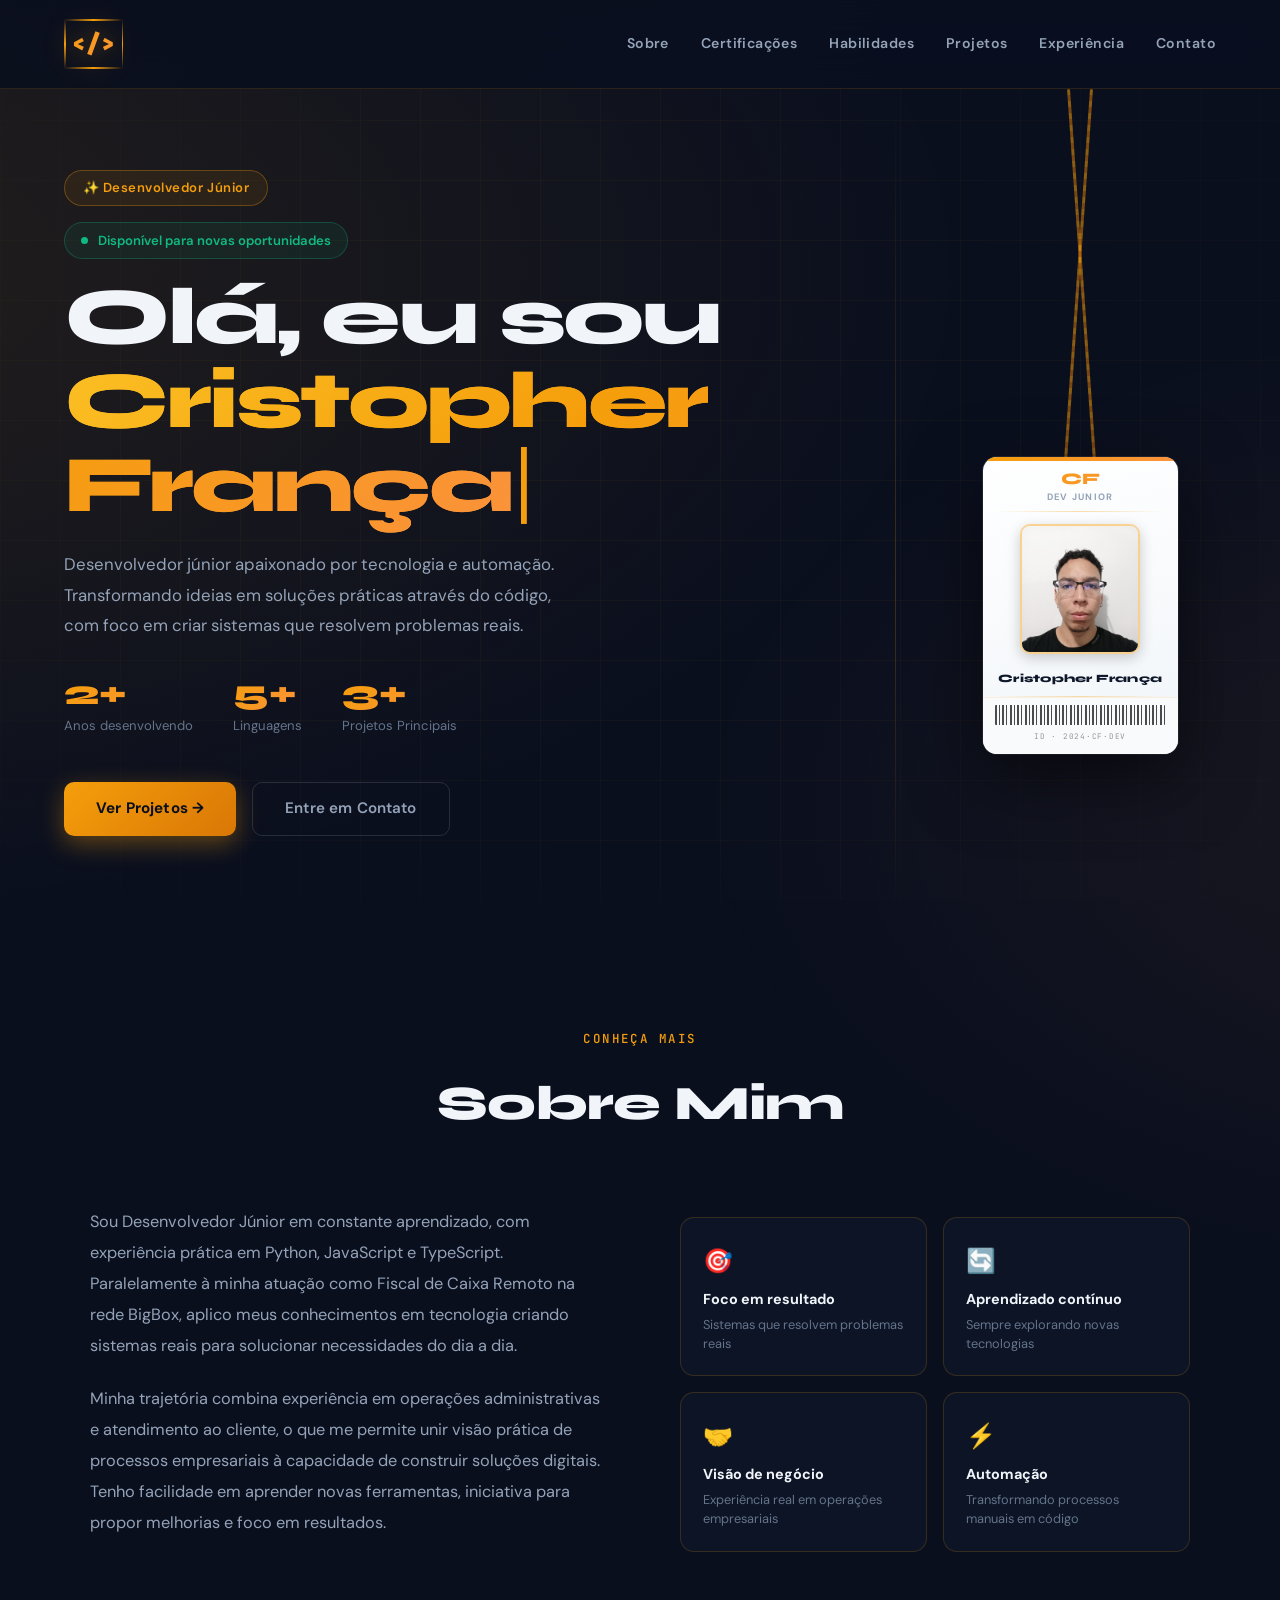
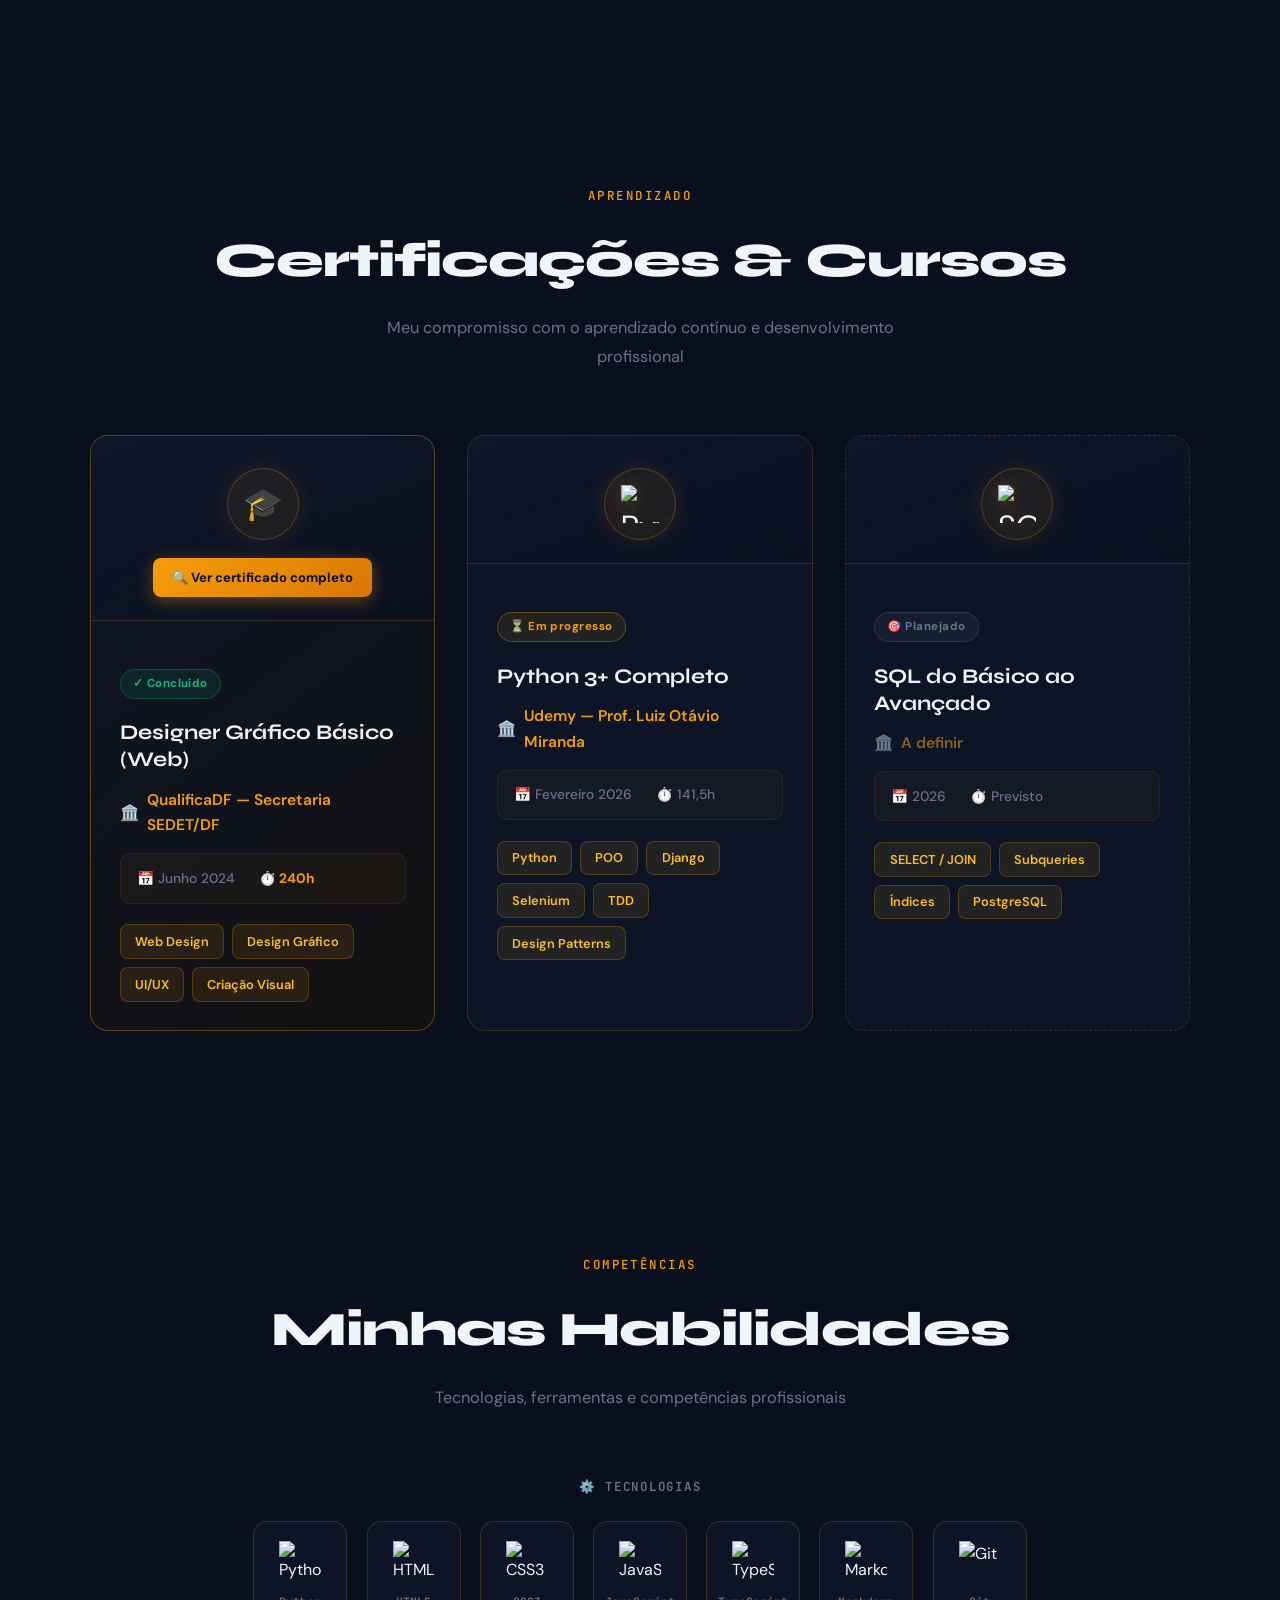
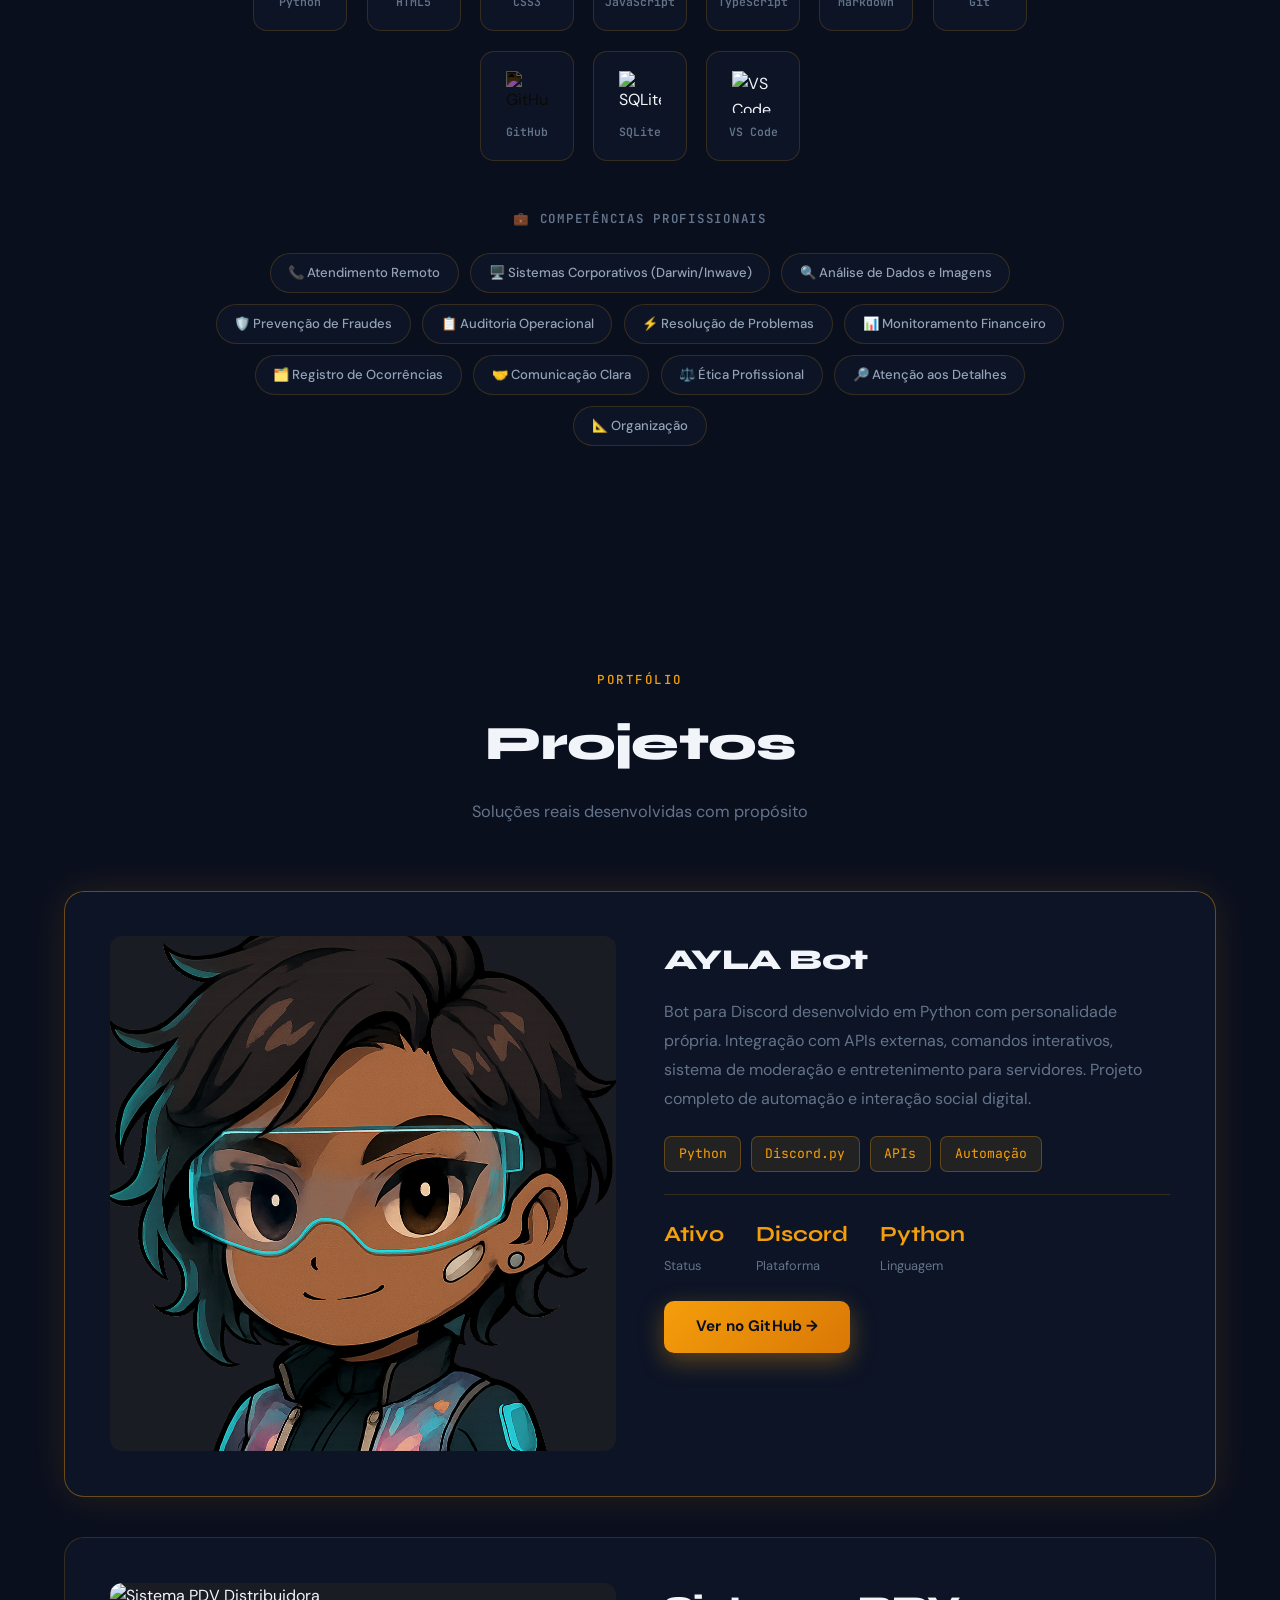
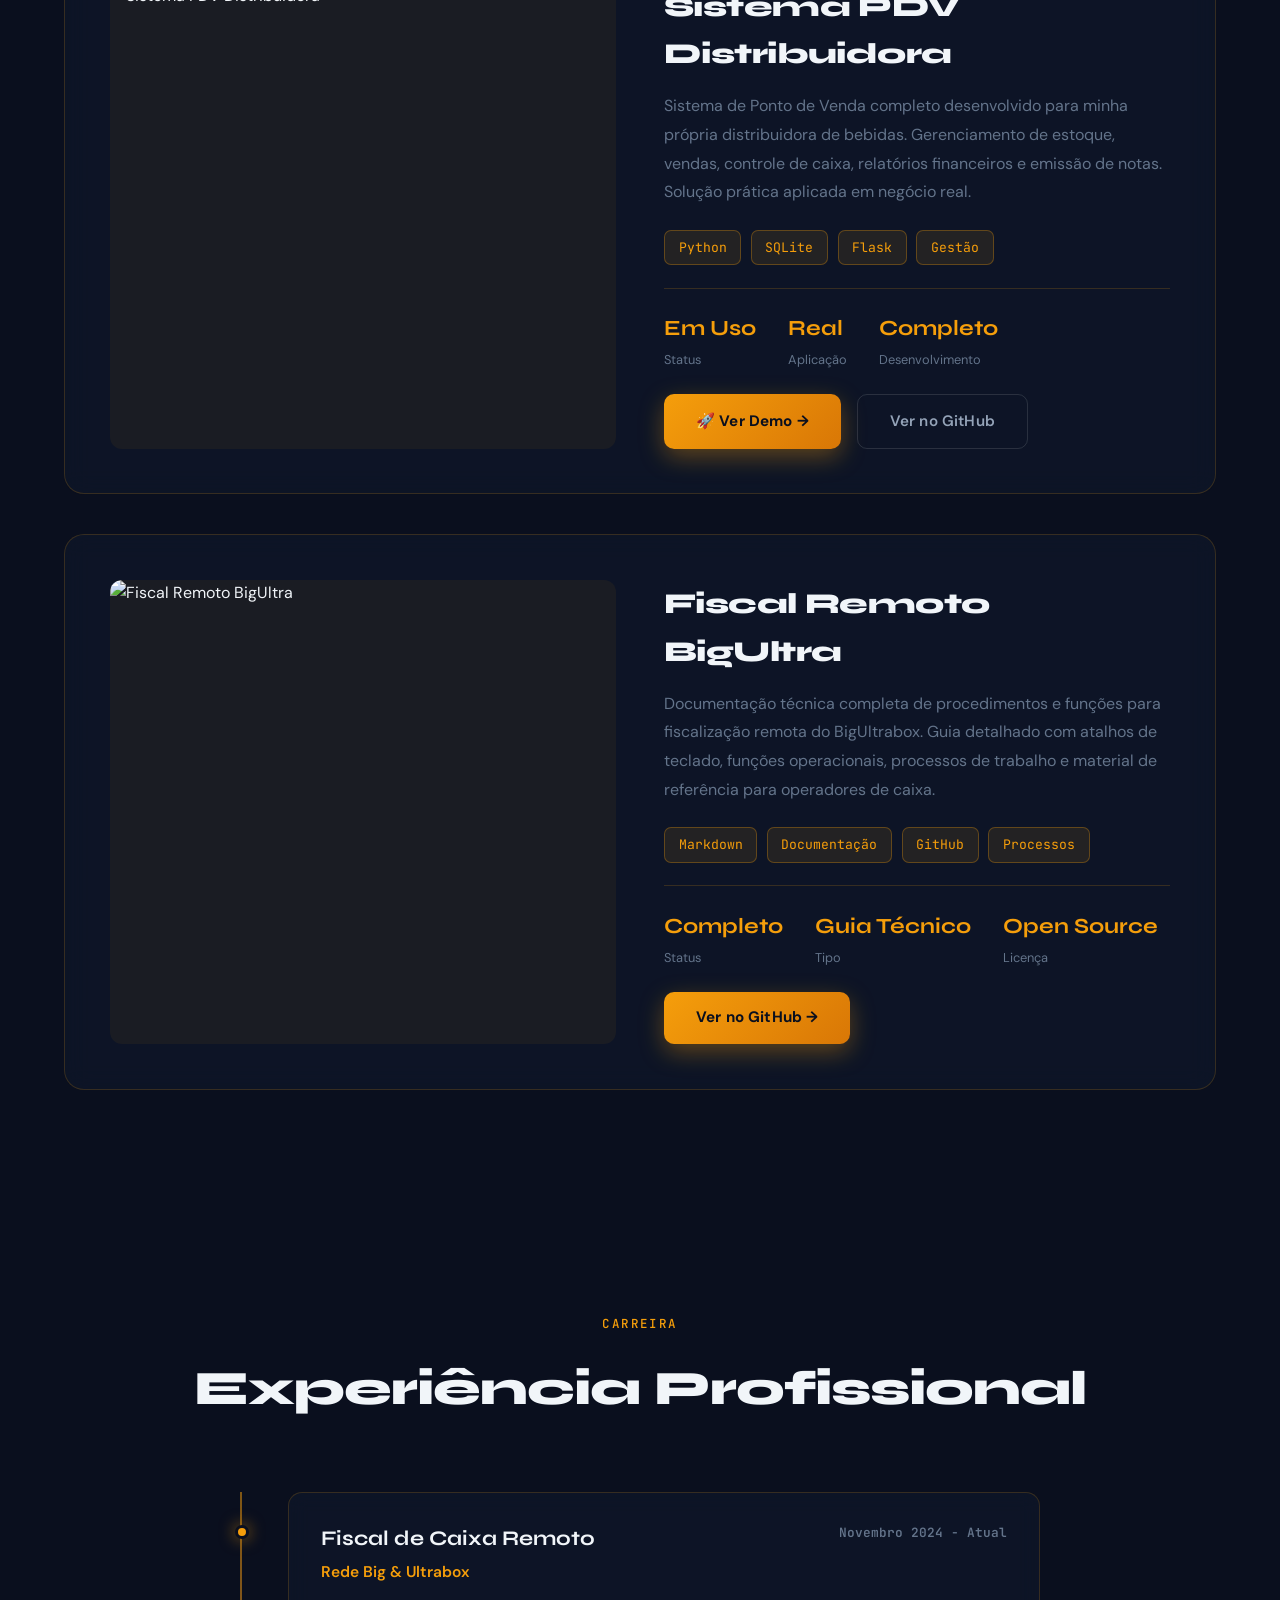
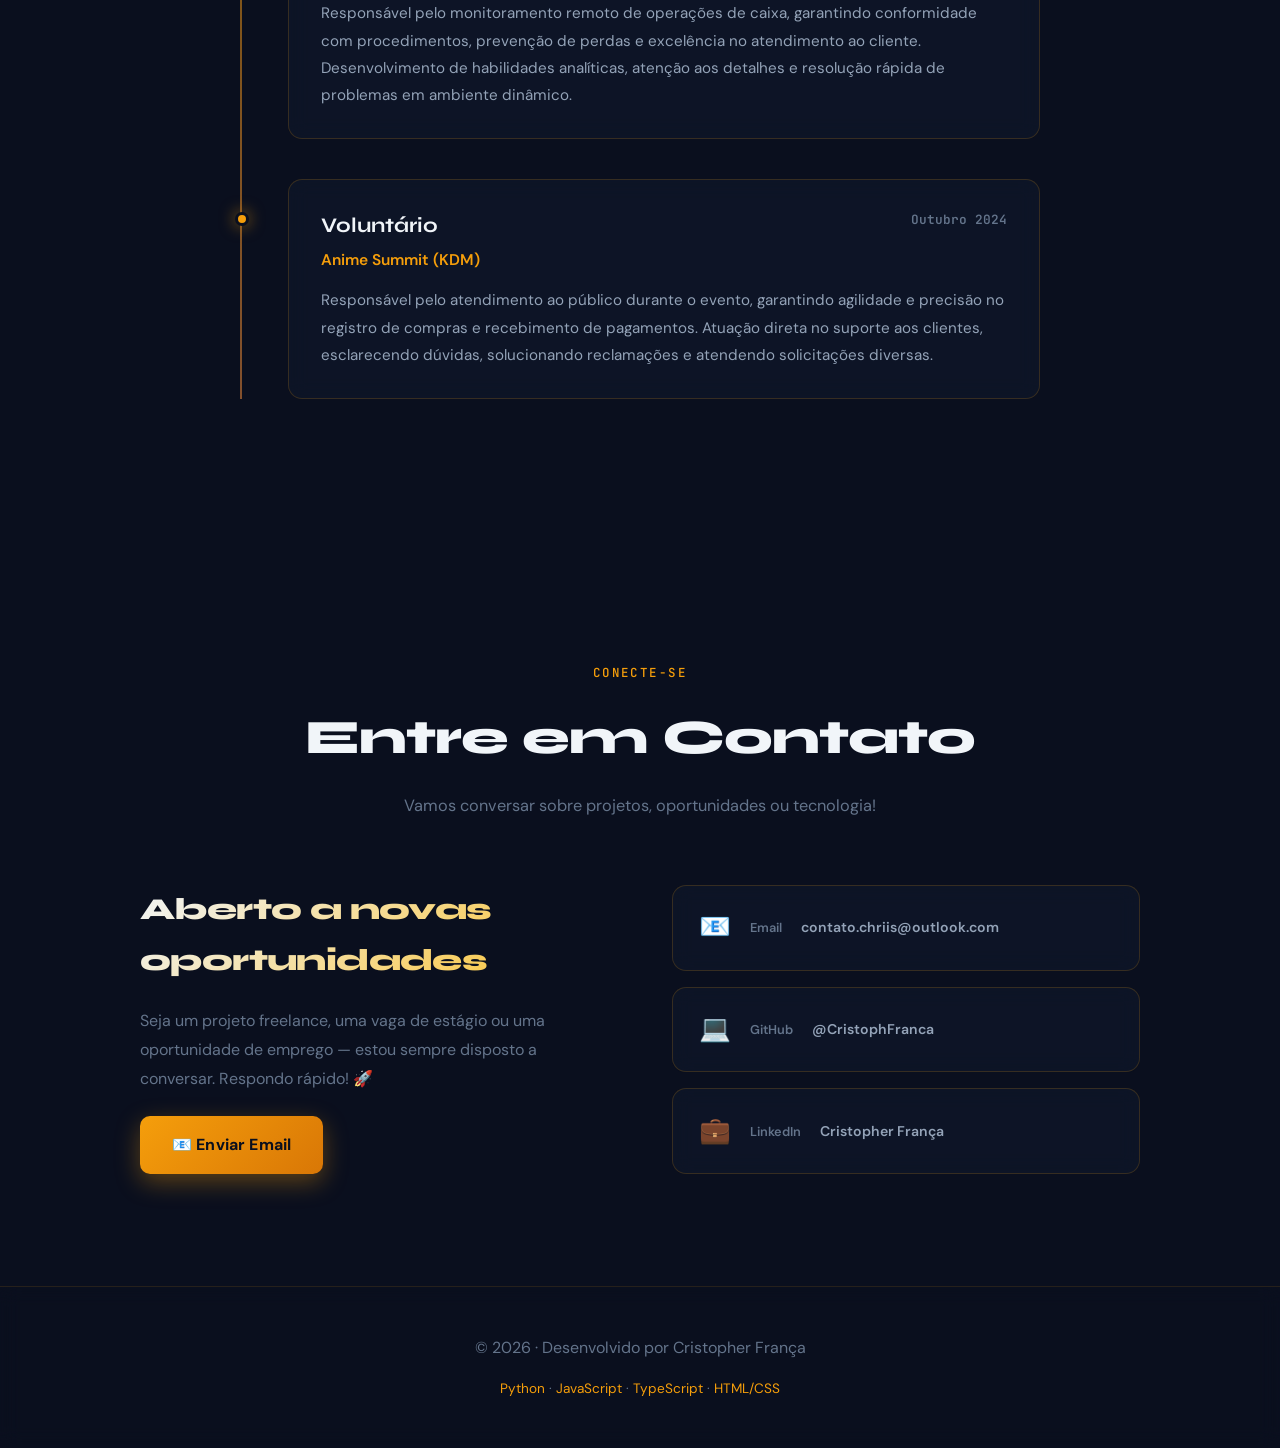
==== commit a4378d7d: "v1.7" ====
--- a/index.html
+++ b/index.html
@@ -20,7 +20,7 @@
     <div class="grade-fundo"></div>
     
     <header>
-        <div class="logo">CF</div>
+        <a href="#inicio" class="logo"><span></span>&lt;/&gt;<span></span></a>
         <nav>
             <a href="#sobre">Sobre</a>
             <a href="#certificacoes">Certificações</a>
@@ -44,7 +44,7 @@
     <div class="overlay-mobile" id="mobileOverlay"></div>
     
     <!-- HERO -->
-    <section class="hero">
+    <section class="hero" id="inicio">
         <div class="conteudo-hero">
             <div class="etiqueta-hero">✨ Desenvolvedor Júnior</div>
             <div class="badge-disponivel">
@@ -56,15 +56,15 @@
             
             <div class="estatisticas-hero">
                 <div class="estatistica">
-                    <div class="numero-estatistica">2+</div>
+                    <div class="numero-estatistica" data-target="2">0</div>
                     <div class="label-estatistica">Anos desenvolvendo</div>
                 </div>
                 <div class="estatistica">
-                    <div class="numero-estatistica">3+</div>
+                    <div class="numero-estatistica" data-target="5">0</div>
                     <div class="label-estatistica">Linguagens</div>
                 </div>
                 <div class="estatistica">
-                    <div class="numero-estatistica">3</div>
+                    <div class="numero-estatistica" data-target="3">0</div>
                     <div class="label-estatistica">Projetos Principais</div>
                 </div>
             </div>
@@ -75,16 +75,31 @@
             </div>
         </div>
         
-        <div class="card-flutuante float-1">
-            <div class="icone-flutuante">💼</div>
-            <div class="label-flutuante">Cargo Atual</div>
-            <div class="valor-flutuante">Fiscal de Caixa</div>
-        </div>
-        
-        <div class="card-flutuante float-2">
-            <div class="icone-flutuante"><img src="assets/images/ayla.png" alt="AYLA Bot"></div>
-            <div class="label-flutuante">Projeto Destaque</div>
-            <div class="valor-flutuante">AYLA Bot</div>
+        <!-- CRACHÁ -->
+        <div class="cracha-wrapper">
+            <div class="cracha-corda-esq"></div>
+            <div class="cracha-corda-dir"></div>
+            <div class="cracha-card">
+                <div class="cracha-header">
+                    <div class="cracha-logo-text">CF</div>
+                    <div class="cracha-empresa-nome">Dev Junior</div>
+                </div>
+                <div class="cracha-divider"></div>
+                <div class="cracha-foto-area">
+                    <div class="cracha-foto-container">
+                        <img src="assets/images/foto_perfil.jpeg" alt="Cristopher França" class="cracha-foto" id="crachafoto" onerror="this.style.display='none';this.nextElementSibling.style.display='flex'">
+                        <div class="cracha-foto-fallback">CF</div>
+                    </div>
+                </div>
+                <div class="cracha-info">
+                    <div class="cracha-nome">Cristopher França</div>
+                </div>
+                <div class="cracha-divider"></div>
+                <div class="cracha-barcode-area">
+                    <div class="cracha-barras"></div>
+                    <div class="cracha-id-num">ID · 2024·CF·DEV</div>
+                </div>
+            </div>
         </div>
     </section>
     
@@ -93,7 +108,34 @@
         <div class="cabecalho-secao fade-in">
             <div class="label-secao">Conheça Mais</div>
             <h2 class="titulo-secao">Sobre Mim</h2>
-            <p class="descricao-secao">Sou Desenvolvedor Júnior em constante aprendizado, com experiência prática em Python, JavaScript e TypeScript. Paralelamente à minha atuação como Fiscal de Caixa Remoto na rede BigBox, onde desenvolvo habilidades de gestão, análise e resolução de problemas, aplico meus conhecimentos em tecnologia criando sistemas reais para solucionar necessidades do dia a dia. <br><br> Minha trajetória combina experiência em operações administrativas e atendimento ao cliente, o que me permite unir visão prática de processos empresariais à capacidade de construir soluções digitais. Tenho facilidade em aprender novas ferramentas, iniciativa para propor melhorias e foco em resultados, sempre buscando evoluir como profissional de TI e contribuir para o crescimento das equipes e empresas.</p>
+        </div>
+        <div class="sobre-layout fade-in">
+            <div class="sobre-texto">
+                <p>Sou Desenvolvedor Júnior em constante aprendizado, com experiência prática em Python, JavaScript e TypeScript. Paralelamente à minha atuação como Fiscal de Caixa Remoto na rede BigBox, aplico meus conhecimentos em tecnologia criando sistemas reais para solucionar necessidades do dia a dia.</p>
+                <p>Minha trajetória combina experiência em operações administrativas e atendimento ao cliente, o que me permite unir visão prática de processos empresariais à capacidade de construir soluções digitais. Tenho facilidade em aprender novas ferramentas, iniciativa para propor melhorias e foco em resultados.</p>
+            </div>
+            <div class="sobre-destaques">
+                <div class="destaque-card">
+                    <div class="destaque-icone">🎯</div>
+                    <div class="destaque-titulo">Foco em resultado</div>
+                    <div class="destaque-desc">Sistemas que resolvem problemas reais</div>
+                </div>
+                <div class="destaque-card">
+                    <div class="destaque-icone">🔄</div>
+                    <div class="destaque-titulo">Aprendizado contínuo</div>
+                    <div class="destaque-desc">Sempre explorando novas tecnologias</div>
+                </div>
+                <div class="destaque-card">
+                    <div class="destaque-icone">🤝</div>
+                    <div class="destaque-titulo">Visão de negócio</div>
+                    <div class="destaque-desc">Experiência real em operações empresariais</div>
+                </div>
+                <div class="destaque-card">
+                    <div class="destaque-icone">⚡</div>
+                    <div class="destaque-titulo">Automação</div>
+                    <div class="destaque-desc">Transformando processos manuais em código</div>
+                </div>
+            </div>
         </div>
     </section>
     
@@ -106,10 +148,43 @@
         </div>
         
         <div class="grade-certificacoes">
+
+            <!-- QualificaDF -->
+            <div class="card-certificacao card-certificacao-destaque fade-in">
+                <div class="cert-icon-area">
+                    <div class="cert-icon-circle">🎓</div>
+                    <a href="assets/certificates/certificado_web_designer.pdf" target="_blank" rel="noopener noreferrer" class="cert-ver-btn">
+                        🔍 Ver certificado completo
+                    </a>
+                </div>
+                <div class="conteudo-certificacao">
+                    <div class="cert-status cert-status-ok">✓ Concluído</div>
+                    <h3 class="titulo-certificacao">Designer Gráfico Básico (Web)</h3>
+                    <div class="instituicao-certificacao">QualificaDF — Secretaria SEDET/DF</div>
+                    <div class="info-certificacao">
+                        <span class="data-certificacao">📅 Junho 2024</span>
+                        <span class="carga-certificacao destaque-carga">⏱️ 240h</span>
+                    </div>
+                    <div class="topicos-certificacao">
+                        <span class="topico">Web Design</span>
+                        <span class="topico">Design Gráfico</span>
+                        <span class="topico">UI/UX</span>
+                        <span class="topico">Criação Visual</span>
+                    </div>
+                </div>
+            </div>
+
+            <!-- Python -->
             <div class="card-certificacao fade-in">
+                <div class="cert-icon-area">
+                    <div class="cert-icon-circle">
+                        <img src="https://cdn.jsdelivr.net/gh/devicons/devicon/icons/python/python-original.svg" alt="Python">
+                    </div>
+                </div>
                 <div class="conteudo-certificacao">
+                    <div class="cert-status cert-status-wip">⏳ Em progresso</div>
                     <h3 class="titulo-certificacao">Python 3+ Completo</h3>
-                    <div class="instituicao-certificacao">Udemy - Prof. Luiz Otávio Miranda</div>
+                    <div class="instituicao-certificacao">Udemy — Prof. Luiz Otávio Miranda</div>
                     <div class="info-certificacao">
                         <span class="data-certificacao">📅 Fevereiro 2026</span>
                         <span class="carga-certificacao">⏱️ 141,5h</span>
@@ -123,133 +198,136 @@
                         <span class="topico">Design Patterns</span>
                     </div>
                 </div>
-                <a href="#" target="_blank" rel="noopener noreferrer" class="botao-certificado">Em progresso...</a>
-            </div>
-            
-            <div class="card-certificacao card-certificacao-destaque fade-in">
+            </div>
+
+            <!-- SQL planejado -->
+            <div class="card-certificacao cert-planejado fade-in">
+                <div class="cert-icon-area">
+                    <div class="cert-icon-circle">
+                        <img src="https://cdn.jsdelivr.net/gh/devicons/devicon/icons/sqlite/sqlite-original.svg" alt="SQL">
+                    </div>
+                </div>
                 <div class="conteudo-certificacao">
-                    <h3 class="titulo-certificacao">Designer Gráfico Básico (Web)</h3>
-                    <div class="instituicao-certificacao">QualificaDF — Secretaria SEDET/DF</div>
+                    <div class="cert-status cert-status-plan">🎯 Planejado</div>
+                    <h3 class="titulo-certificacao">SQL do Básico ao Avançado</h3>
+                    <div class="instituicao-certificacao" style="opacity:.55">A definir</div>
                     <div class="info-certificacao">
-                        <span class="data-certificacao">📅 Junho 2024</span>
-                        <span class="carga-certificacao destaque-carga">⏱️ 240 horas/aula</span>
+                        <span class="data-certificacao">📅 2026</span>
+                        <span class="carga-certificacao">⏱️ Previsto</span>
                     </div>
                     <div class="topicos-certificacao">
-                        <span class="topico">Web Design</span>
-                        <span class="topico">Design Gráfico</span>
-                        <span class="topico">Criação Visual</span>
-                        <span class="topico">Projetos Web</span>
-                        <span class="topico">UI/UX</span>
-                    </div>
-                </div>
-                <a href="assets/certificates/certificado_web_designer.pdf" target="_blank" rel="noopener noreferrer" class="botao-certificado">Ver Certificado →</a>
-            </div>
+                        <span class="topico">SELECT / JOIN</span>
+                        <span class="topico">Subqueries</span>
+                        <span class="topico">Índices</span>
+                        <span class="topico">PostgreSQL</span>
+                    </div>
+                </div>
+            </div>
+
         </div>
     </section>
 
     <!-- HABILIDADES -->
     <section id="habilidades">
         <div class="cabecalho-secao fade-in">
-            <div class="label-secao">Tecnologias</div>
+            <div class="label-secao">Competências</div>
             <h2 class="titulo-secao">Minhas Habilidades</h2>
-            <p class="descricao-secao">Tecnologias e ferramentas que domino ou estou aprendendo</p>
-        </div>
-        
-        <div class="carrossel-habilidades">
-            <button class="btn-carrossel btn-prev" aria-label="Anterior">&#8249;</button>
-            <div class="carrossel-track-wrapper">
-                <div class="carrossel-track">
-                    <div class="card-habilidade">
-                        <div class="icone-habilidade">
-                            <img src="https://cdn.jsdelivr.net/gh/devicons/devicon/icons/python/python-original.svg" alt="Python">
-                        </div>
-                        <h3 class="nome-habilidade">Python</h3>
-                        <p class="nivel-habilidade">Conhecimento Básico</p>
-                        <div class="barra-habilidade">
-                            <div class="progresso-habilidade" style="--progresso: 35%"></div>
-                        </div>
-                    </div>
-                    <div class="card-habilidade">
-                        <div class="icone-habilidade">
-                            <img src="https://cdn.jsdelivr.net/gh/devicons/devicon/icons/html5/html5-original.svg" alt="HTML5">
-                            <img src="https://cdn.jsdelivr.net/gh/devicons/devicon/icons/css3/css3-original.svg" alt="CSS3">
-                        </div>
-                        <h3 class="nome-habilidade">HTML / CSS</h3>
-                        <p class="nivel-habilidade">Conhecimento Intermediário</p>
-                        <div class="barra-habilidade">
-                            <div class="progresso-habilidade" style="--progresso: 70%"></div>
-                        </div>
-                    </div>
-                    <div class="card-habilidade">
-                        <div class="icone-habilidade">
-                            <img src="https://cdn.jsdelivr.net/gh/devicons/devicon/icons/javascript/javascript-original.svg" alt="JavaScript">
-                        </div>
-                        <h3 class="nome-habilidade">JavaScript</h3>
-                        <p class="nivel-habilidade">Conhecimento Básico</p>
-                        <div class="barra-habilidade">
-                            <div class="progresso-habilidade" style="--progresso: 35%"></div>
-                        </div>
-                    </div>
-                    <div class="card-habilidade">
-                        <div class="icone-habilidade">
-                            <img src="https://cdn.jsdelivr.net/gh/devicons/devicon/icons/typescript/typescript-original.svg" alt="TypeScript">
-                        </div>
-                        <h3 class="nome-habilidade">TypeScript</h3>
-                        <p class="nivel-habilidade">Conhecimento Básico</p>
-                        <div class="barra-habilidade">
-                            <div class="progresso-habilidade" style="--progresso: 35%"></div>
-                        </div>
-                    </div>
-                    <div class="card-habilidade">
-                        <div class="icone-habilidade">
-                            <img src="https://cdn.jsdelivr.net/gh/devicons/devicon/icons/markdown/markdown-original.svg" alt="Markdown">
-                        </div>
-                        <h3 class="nome-habilidade">Markdown</h3>
-                        <p class="nivel-habilidade">Conhecimento Intermediário</p>
-                        <div class="barra-habilidade">
-                            <div class="progresso-habilidade" style="--progresso: 70%"></div>
-                        </div>
-                    </div>
-                </div>
-            </div>
-            <button class="btn-carrossel btn-next" aria-label="Próximo">&#8250;</button>
-        </div>
-        <div class="carrossel-dots"></div>
+            <p class="descricao-secao">Tecnologias, ferramentas e competências profissionais</p>
+        </div>
+
+        <div class="skills-grupo-label fade-in">⚙️ Tecnologias</div>
+        <div class="grade-icones-skills fade-in">
+            <div class="icone-skill" title="Python">
+                <img src="https://cdn.jsdelivr.net/gh/devicons/devicon/icons/python/python-original.svg" alt="Python">
+                <span>Python</span>
+            </div>
+            <div class="icone-skill" title="HTML5">
+                <img src="https://cdn.jsdelivr.net/gh/devicons/devicon/icons/html5/html5-original.svg" alt="HTML5">
+                <span>HTML5</span>
+            </div>
+            <div class="icone-skill" title="CSS3">
+                <img src="https://cdn.jsdelivr.net/gh/devicons/devicon/icons/css3/css3-original.svg" alt="CSS3">
+                <span>CSS3</span>
+            </div>
+            <div class="icone-skill" title="JavaScript">
+                <img src="https://cdn.jsdelivr.net/gh/devicons/devicon/icons/javascript/javascript-original.svg" alt="JavaScript">
+                <span>JavaScript</span>
+            </div>
+            <div class="icone-skill" title="TypeScript">
+                <img src="https://cdn.jsdelivr.net/gh/devicons/devicon/icons/typescript/typescript-original.svg" alt="TypeScript">
+                <span>TypeScript</span>
+            </div>
+            <div class="icone-skill" title="Markdown">
+                <img src="https://cdn.jsdelivr.net/gh/devicons/devicon/icons/markdown/markdown-original.svg" alt="Markdown">
+                <span>Markdown</span>
+            </div>
+            <div class="icone-skill" title="Git">
+                <img src="https://cdn.jsdelivr.net/gh/devicons/devicon/icons/git/git-original.svg" alt="Git">
+                <span>Git</span>
+            </div>
+            <div class="icone-skill" title="GitHub">
+                <img src="https://cdn.jsdelivr.net/gh/devicons/devicon/icons/github/github-original.svg" alt="GitHub">
+                <span>GitHub</span>
+            </div>
+            <div class="icone-skill" title="SQLite">
+                <img src="https://cdn.jsdelivr.net/gh/devicons/devicon/icons/sqlite/sqlite-original.svg" alt="SQLite">
+                <span>SQLite</span>
+            </div>
+            <div class="icone-skill" title="VS Code">
+                <img src="https://cdn.jsdelivr.net/gh/devicons/devicon/icons/vscode/vscode-original.svg" alt="VS Code">
+                <span>VS Code</span>
+            </div>
+        </div>
+
+        <div class="skills-grupo-label fade-in" style="margin-top: 3rem;">💼 Competências Profissionais</div>
+        <div class="grade-competencias fade-in">
+            <div class="tag-competencia">📞 Atendimento Remoto</div>
+            <div class="tag-competencia">🖥️ Sistemas Corporativos (Darwin/Inwave)</div>
+            <div class="tag-competencia">🔍 Análise de Dados e Imagens</div>
+            <div class="tag-competencia">🛡️ Prevenção de Fraudes</div>
+            <div class="tag-competencia">📋 Auditoria Operacional</div>
+            <div class="tag-competencia">⚡ Resolução de Problemas</div>
+            <div class="tag-competencia">📊 Monitoramento Financeiro</div>
+            <div class="tag-competencia">🗂️ Registro de Ocorrências</div>
+            <div class="tag-competencia">🤝 Comunicação Clara</div>
+            <div class="tag-competencia">⚖️ Ética Profissional</div>
+            <div class="tag-competencia">🔎 Atenção aos Detalhes</div>
+            <div class="tag-competencia">📐 Organização</div>
+        </div>
     </section>
     
     <!-- PROJETOS -->
     <section id="projetos">
         <div class="cabecalho-secao fade-in">
             <div class="label-secao">Portfólio</div>
-            <h2 class="titulo-secao">Projetos em Destaque</h2>
-            <p class="descricao-secao">Soluções criativas e funcionais que desenvolvi</p>
-        </div>
-        
+            <h2 class="titulo-secao">Projetos</h2>
+            <p class="descricao-secao">Soluções reais desenvolvidas com propósito</p>
+        </div>
+
         <div class="grade-projetos">
-            <div class="card-projeto destaque fade-in">
-                <div class="badge-destaque">⭐ Projeto Principal</div>
+            <div class="card-projeto featured fade-in">
                 <div class="imagem-projeto"><img src="assets/images/ayla.png" alt="AYLA Bot"></div>
                 <div class="conteudo-projeto">
                     <h3>AYLA Bot</h3>
-                    <p class="descricao-projeto">Bot Discord completo com sistema de economia, loja virtual, moderação avançada, sistema de tickets e eventos especiais. Desenvolvido com arquitetura profissional utilizando design patterns e Clean Architecture.</p>
+                    <p class="descricao-projeto">Bot para Discord desenvolvido em Python com personalidade própria. Integração com APIs externas, comandos interativos, sistema de moderação e entretenimento para servidores. Projeto completo de automação e interação social digital.</p>
                     <div class="tags-tecnologia">
                         <span class="tag-tech">Python</span>
                         <span class="tag-tech">Discord.py</span>
-                        <span class="tag-tech">JSON Database</span>
-                        <span class="tag-tech">Async/Await</span>
+                        <span class="tag-tech">APIs</span>
+                        <span class="tag-tech">Automação</span>
                     </div>
                     <div class="estatisticas-projeto">
                         <div class="estatistica-projeto">
-                            <div class="valor-estatistica-projeto">10+</div>
-                            <div class="label-estatistica-projeto">Funcionalidades</div>
-                        </div>
-                        <div class="estatistica-projeto">
-                            <div class="valor-estatistica-projeto">5000+</div>
-                            <div class="label-estatistica-projeto">Linhas de Código</div>
-                        </div>
-                        <div class="estatistica-projeto">
-                            <div class="valor-estatistica-projeto">Em Desenvolvimento</div>
+                            <div class="valor-estatistica-projeto">Ativo</div>
                             <div class="label-estatistica-projeto">Status</div>
+                        </div>
+                        <div class="estatistica-projeto">
+                            <div class="valor-estatistica-projeto">Discord</div>
+                            <div class="label-estatistica-projeto">Plataforma</div>
+                        </div>
+                        <div class="estatistica-projeto">
+                            <div class="valor-estatistica-projeto">Python</div>
+                            <div class="label-estatistica-projeto">Linguagem</div>
                         </div>
                     </div>
                     <a href="https://github.com/CristophFranca/Ayla-BOT" target="_blank" rel="noopener noreferrer" class="botao botao-primario" style="margin-top: 1.5rem; display: inline-block;">Ver no GitHub →</a>
@@ -264,7 +342,7 @@
                     <div class="tags-tecnologia">
                         <span class="tag-tech">Python</span>
                         <span class="tag-tech">SQLite</span>
-                        <span class="tag-tech">Tkinter</span>
+                        <span class="tag-tech">Flask</span>
                         <span class="tag-tech">Gestão</span>
                     </div>
                     <div class="estatisticas-projeto">
@@ -353,7 +431,7 @@
                     <div class="data-experiencia">Outubro 2024</div>
                 </div>
                 <p class="descricao-experiencia">
-                    Responsável pelo atendimento ao público durante o evento, garantindo agilidade e precisão no registro de compras e recebimento de pagamentos. Atuação direta no suporte aos clientes, esclarecendo dúvidas, solucionando reclamações e atendendo solicitações diversas, sempre com foco na excelência do atendimento e na satisfação do público.
+                    Responsável pelo atendimento ao público durante o evento, garantindo agilidade e precisão no registro de compras e recebimento de pagamentos. Atuação direta no suporte aos clientes, esclarecendo dúvidas, solucionando reclamações e atendendo solicitações diversas.
                 </p>
             </div>
         </div>
@@ -367,32 +445,44 @@
             <p class="descricao-secao">Vamos conversar sobre projetos, oportunidades ou tecnologia!</p>
         </div>
 
-        <div class="grade-contato">
-            <a href="mailto:contato.chriis@outlook.com" class="card-contato fade-in">
-                <div class="icone-contato">📧</div>
-                <div class="label-contato">Email</div>
-                <div class="valor-contato">contato.chriis@outlook.com</div>
-            </a>
-
-            <a href="https://github.com/CristophFranca" target="_blank" rel="noopener noreferrer" class="card-contato fade-in">
-                <div class="icone-contato">💻</div>
-                <div class="label-contato">GitHub</div>
-                <div class="valor-contato">@CristophFranca</div>
-            </a>
-
-            <a href="https://linkedin.com/in/cristopher-franca" target="_blank" rel="noopener noreferrer" class="card-contato fade-in">
-                <div class="icone-contato">💼</div>
-                <div class="label-contato">LinkedIn</div>
-                <div class="valor-contato">Cristopher França</div>
-            </a>
+        <div class="contato-layout fade-in">
+            <div class="contato-cta">
+                <h3 class="contato-cta-titulo">Aberto a novas oportunidades</h3>
+                <p class="contato-cta-texto">Seja um projeto freelance, uma vaga de estágio ou uma oportunidade de emprego — estou sempre disposto a conversar. Respondo rápido! 🚀</p>
+                <a href="mailto:contato.chriis@outlook.com" class="botao botao-primario botao-contato-principal">
+                    📧 Enviar Email
+                </a>
+            </div>
+            <div class="grade-contato">
+                <a href="mailto:contato.chriis@outlook.com" class="card-contato">
+                    <div class="icone-contato">📧</div>
+                    <div class="label-contato">Email</div>
+                    <div class="valor-contato">contato.chriis@outlook.com</div>
+                </a>
+                <a href="https://github.com/CristophFranca" target="_blank" rel="noopener noreferrer" class="card-contato">
+                    <div class="icone-contato">💻</div>
+                    <div class="label-contato">GitHub</div>
+                    <div class="valor-contato">@CristophFranca</div>
+                </a>
+                <a href="https://linkedin.com/in/cristopher-franca" target="_blank" rel="noopener noreferrer" class="card-contato">
+                    <div class="icone-contato">💼</div>
+                    <div class="label-contato">LinkedIn</div>
+                    <div class="valor-contato">Cristopher França</div>
+                </a>
+            </div>
         </div>
     </section>
     
     <footer>
-        <p style="color: var(--gray); margin-bottom: 1rem;">Desenvolvido por Cristopher França</p>
-        <p style="color: var(--gray); font-size: 0.9rem;">© 2026 Cristopher França. Todos os direitos reservados.</p>
+        <p style="color: var(--muted); margin-bottom: 1rem;">© 2026 · Desenvolvido por Cristopher França</p>
+        <p style="color: var(--muted); font-size: 0.85rem;">
+            <span style="color: var(--gold);">Python</span> · 
+            <span style="color: var(--gold);">JavaScript</span> · 
+            <span style="color: var(--gold);">TypeScript</span> · 
+            <span style="color: var(--gold);">HTML/CSS</span>
+        </p>
     </footer>
-
+    
     <script src="js/main.js"></script>
 </body>
-</html>
+</html>
--- a/css/style.css
+++ b/css/style.css
@@ -1,996 +1,641 @@
-@import url('https://fonts.googleapis.com/css2?family=Outfit:wght@300;400;600;700;800&family=JetBrains+Mono:wght@400;600&display=swap');
+@import url('https://fonts.googleapis.com/css2?family=Syne:wght@400;500;600;700;800&family=DM+Sans:ital,opsz,wght@0,9..40,300;0,9..40,400;0,9..40,500;0,9..40,600;1,9..40,300&family=JetBrains+Mono:wght@400;500;600&display=swap');
 
 :root {
-    --primary: #f59e0b;
-    --primary-dark: #d97706;
-    --secondary: #fbbf24;
-    --accent: #fb923c;
-    --dark: #0f172a;
-    --darker: #020617;
-    --light: #f8fafc;
-    --gray: #64748b;
+    --gold:    #f59e0b;
+    --gold-lt: #fbbf24;
+    --gold-dk: #d97706;
+    --amber:   #fb923c;
+    --dark:    #0a0f1e;
+    --dark2:   #0f172a;
+    --dark3:   #141e33;
+    --surface: rgba(15,23,42,0.7);
+    --border:  rgba(245,158,11,0.18);
+    --border-h:rgba(245,158,11,0.45);
+    --text:    #f1f5f9;
+    --muted:   #64748b;
+    --soft:    #94a3b8;
     --success: #10b981;
-}
-
-* {
-    margin: 0;
-    padding: 0;
-    box-sizing: border-box;
-}
-
-html {
-    scroll-behavior: smooth;
-}
+    --r:       14px;
+}
+
+*, *::before, *::after { margin: 0; padding: 0; box-sizing: border-box; }
+html { scroll-behavior: smooth; }
 
 body {
-    font-family: 'Outfit', sans-serif;
-    background: var(--darker);
-    color: var(--light);
+    font-family: 'DM Sans', sans-serif;
+    background: var(--dark);
+    color: var(--text);
     overflow-x: hidden;
-    line-height: 1.6;
-}
-
-/* Background animado */
+    line-height: 1.65;
+}
+
+/* ── BACKGROUND ─────────────────────────────── */
 .fundo-animado {
-    position: fixed;
-    top: 0;
-    left: 0;
-    width: 100%;
-    height: 100%;
-    z-index: -1;
-    background: linear-gradient(135deg, #020617 0%, #0f172a 50%, #1e293b 100%);
-}
-
+    position: fixed; inset: 0; z-index: -2;
+    background: var(--dark);
+}
 .fundo-animado::before {
     content: '';
-    position: absolute;
-    width: 200%;
-    height: 200%;
-    background: 
-radial-gradient(circle at 20% 50%, rgba(245, 158, 11, 0.15) 0%, transparent 50%),
-radial-gradient(circle at 80% 80%, rgba(251, 191, 36, 0.12) 0%, transparent 50%);
-    animation: rotate 20s linear infinite;
-}
-
-@keyframes rotate {
-    0% { transform: rotate(0deg); }
-    100% { transform: rotate(360deg); }
-}
-
-/* Grid decorativo */
+    position: absolute; inset: -50%;
+    background:
+        radial-gradient(ellipse 80% 60% at 15% 40%, rgba(245,158,11,.11) 0%, transparent 60%),
+        radial-gradient(ellipse 60% 50% at 85% 70%, rgba(251,146,60,.07) 0%, transparent 55%),
+        radial-gradient(ellipse 40% 40% at 50% 10%, rgba(245,158,11,.05) 0%, transparent 50%);
+    animation: bgDrift 25s ease-in-out infinite alternate;
+}
+@keyframes bgDrift {
+    from { transform: translate(0,0) scale(1); }
+    to   { transform: translate(-2%,3%) scale(1.04); }
+}
+
 .grade-fundo {
-    position: fixed;
-    top: 0;
-    left: 0;
-    width: 100%;
-    height: 100%;
-    background-image: 
-linear-gradient(rgba(245, 158, 11, 0.08) 1px, transparent 1px),
-linear-gradient(90deg, rgba(245, 158, 11, 0.08) 1px, transparent 1px);
-    background-size: 50px 50px;
-    z-index: -1;
-    opacity: 0.3;
-}
-
-/* Header */
+    position: fixed; inset: 0; z-index: -1;
+    background-image:
+        linear-gradient(rgba(245,158,11,.04) 1px, transparent 1px),
+        linear-gradient(90deg, rgba(245,158,11,.04) 1px, transparent 1px);
+    background-size: 60px 60px;
+    mask-image: radial-gradient(ellipse 80% 80% at 50% 50%, black 40%, transparent 100%);
+}
+
+/* ── HEADER ─────────────────────────────────── */
 header {
-    padding: 1.5rem 5%;
-    display: flex;
-    justify-content: space-between;
-    align-items: center;
-    position: sticky;
-    top: 0;
-    backdrop-filter: blur(10px);
-    background: rgba(2, 6, 23, 0.9);
-    border-bottom: 1px solid rgba(245, 158, 11, 0.3);
-    z-index: 1000;
-    animation: slideDown 0.6s ease-out;
-}
-
+    padding: 1.2rem 5%;
+    display: flex; justify-content: space-between; align-items: center;
+    position: sticky; top: 0;
+    backdrop-filter: blur(20px) saturate(180%);
+    background: rgba(10,15,30,.88);
+    border-bottom: 1px solid rgba(245,158,11,.14);
+    z-index: 9999;
+    animation: slideDown .5s ease-out;
+}
 @keyframes slideDown {
-    from {
-transform: translateY(-100%);
-opacity: 0;
-    }
-    to {
-transform: translateY(0);
-opacity: 1;
-    }
-}
-
+    from { transform: translateY(-100%); opacity: 0; }
+    to   { transform: translateY(0);     opacity: 1; }
+}
+
+/* ── LOGO ───────────────────────────────────── */
 .logo {
-    font-size: 1.8rem;
-    font-weight: 800;
-    background: linear-gradient(135deg, var(--primary), var(--secondary));
-    -webkit-background-clip: text;
-    -webkit-text-fill-color: transparent;
-    background-clip: text;
-    letter-spacing: -1px;
-}
-
-nav {
-    display: flex;
-    gap: 2rem;
-}
-
+    font-family: 'Syne', sans-serif;
+    font-size: 1.5rem; font-weight: 800;
+    background: linear-gradient(135deg, var(--gold), var(--amber));
+    -webkit-background-clip: text; -webkit-text-fill-color: transparent; background-clip: text;
+    filter: drop-shadow(0 0 10px rgba(245,158,11,.4));
+    text-decoration: none;
+    display: inline-flex; align-items: center; justify-content: center;
+    position: relative; padding: 5px 9px;
+    transition: filter .3s, transform .3s;
+}
+.logo::before, .logo::after {
+    content: ''; position: absolute; left: 0; right: 0; height: 1.5px;
+    background: linear-gradient(90deg, transparent, var(--gold), transparent);
+}
+.logo::before { top: 0; } .logo::after { bottom: 0; }
+.logo span { position: absolute; top: 0; bottom: 0; width: 1.5px; background: linear-gradient(180deg, transparent, var(--gold), transparent); }
+.logo span:first-child { left: 0; } .logo span:last-child { right: 0; }
+.logo:hover { filter: drop-shadow(0 0 18px rgba(245,158,11,.8)); transform: scale(1.08); }
+
+/* ── NAV ────────────────────────────────────── */
+nav { display: flex; gap: 2rem; }
 nav a {
-    color: var(--light);
-    text-decoration: none;
-    font-weight: 600;
-    position: relative;
-    transition: color 0.3s;
-}
-
+    font-size: .88rem; font-weight: 600; letter-spacing: .03em;
+    color: var(--soft); text-decoration: none; position: relative; transition: color .25s;
+}
 nav a::after {
-    content: '';
-    position: absolute;
-    bottom: -5px;
-    left: 0;
-    width: 0;
-    height: 2px;
-    background: linear-gradient(90deg, var(--primary), var(--secondary));
-    transition: width 0.3s;
-}
-
-nav a:hover {
-    color: var(--primary);
-}
-
-nav a:hover::after {
-    width: 100%;
-}
-
-/* Menu Mobile */
+    content: ''; position: absolute; bottom: -4px; left: 0;
+    width: 0; height: 1.5px;
+    background: linear-gradient(90deg, var(--gold), var(--amber));
+    transition: width .3s; border-radius: 2px;
+}
+nav a:hover { color: var(--gold-lt); }
+nav a:hover::after { width: 100%; }
+
+/* ── MOBILE MENU ────────────────────────────── */
 .botao-menu-mobile {
-    display: none;
-    background: none;
-    border: none;
-    color: white;
-    font-size: 1.8rem;
-    cursor: pointer;
-    padding: 0.5rem;
-    z-index: 1001;
-}
-
-.sobreposicao-mobile {
-    display: none;
-    position: fixed;
-    top: 0;
-    left: 0;
-    width: 100%;
-    height: 100vh;
-    background: rgba(0, 0, 0, 0.7);
-    z-index: 998;
-    opacity: 0;
+    display: none; background: none; border: none;
+    color: var(--text); font-size: 1.6rem; cursor: pointer; padding: .4rem; z-index: 1001;
+}
+.sobreposicao-mobile { display: none; }
+.overlay-mobile {
+    display: none; position: fixed; inset: 0;
+    background: rgba(0,0,0,.65); z-index: 998;
+    backdrop-filter: blur(4px); opacity: 0; pointer-events: none; transition: opacity .3s;
+}
+.overlay-mobile.active { opacity: 1; pointer-events: all; }
+.nav-mobile {
+    display: none; position: fixed; top: 0; right: -100%;
+    width: 80%; max-width: 300px; height: 100vh;
+    background: rgba(10,15,30,.98); backdrop-filter: blur(24px);
+    padding: 5rem 2rem 2rem; transition: right .3s ease;
+    z-index: 999; border-left: 1px solid var(--border); flex-direction: column;
+}
+.nav-mobile.active { right: 0; }
+.nav-mobile a {
+    display: block; color: var(--soft); text-decoration: none;
+    padding: .9rem 0; font-size: 1.1rem; font-weight: 600;
+    border-bottom: 1px solid rgba(245,158,11,.1); transition: all .3s;
+}
+.nav-mobile a:hover { color: var(--gold); padding-left: .8rem; }
+
+/* ── HERO ───────────────────────────────────── */
+.hero {
+    min-height: 92vh; display: flex; align-items: center;
+    padding: 0 5%; position: relative; overflow: hidden;
+}
+.hero::before {
+    content: ''; position: absolute; top: 0; right: 30%;
+    width: 1px; height: 100%;
+    background: linear-gradient(180deg, transparent 0%, rgba(245,158,11,.14) 40%, rgba(245,158,11,.22) 60%, transparent 100%);
     pointer-events: none;
-    transition: opacity 0.3s;
-}
-
-.sobreposicao-mobile.active {
-    opacity: 1;
-    pointer-events: all;
-}
-
-.nav-mobile {
-    display: none;
-    position: fixed;
-    top: 0;
-    right: -100%;
-    width: 80%;
-    max-width: 300px;
-    height: 100vh;
-    background: rgba(15, 23, 42, 0.98);
-    backdrop-filter: blur(20px);
-    padding: 5rem 2rem 2rem;
-    transition: right 0.3s ease;
-    z-index: 999;
-    border-left: 1px solid rgba(245, 158, 11, 0.4);
-    flex-direction: column;
-    gap: 0;
-}
-
-.nav-mobile.active {
-    right: 0;
-}
-
-.nav-mobile a {
-    display: block;
-    color: white;
-    text-decoration: none;
-    padding: 1rem 0;
-    font-size: 1.2rem;
-    font-weight: 600;
-    border-bottom: 1px solid rgba(245, 158, 11, 0.2);
-    transition: all 0.3s;
-}
-
-.nav-mobile a:hover {
-    color: var(--primary);
-    padding-left: 1rem;
-}
-
-/* Hero Section */
-.hero {
-    min-height: 90vh;
-    display: flex;
-    align-items: center;
-    padding: 0 5%;
-    position: relative;
-}
-
-.conteudo-hero {
-    max-width: 800px;
-    z-index: 10;
-}
+}
+.conteudo-hero { max-width: 680px; z-index: 10; padding: 2rem 0; }
 
 .etiqueta-hero {
-    display: inline-block;
-    padding: 0.5rem 1.5rem;
-    background: rgba(245, 158, 11, 0.15);
-    border: 1px solid rgba(245, 158, 11, 0.4);
-    border-radius: 50px;
-    color: var(--primary);
-    font-size: 0.9rem;
-    font-weight: 600;
-    margin-bottom: 2rem;
-    animation: fadeInUp 0.8s ease-out 0.2s backwards;
-}
-
+    display: inline-flex; align-items: center; gap: .5rem;
+    padding: .4rem 1.1rem;
+    background: rgba(245,158,11,.08); border: 1px solid rgba(245,158,11,.3);
+    border-radius: 50px; color: var(--gold);
+    font-size: .82rem; font-weight: 600; letter-spacing: .04em;
+    margin-bottom: 1rem;
+    animation: fadeInUp .7s ease-out .1s backwards;
+}
 @keyframes fadeInUp {
-    from {
-opacity: 0;
-transform: translateY(30px);
-    }
-    to {
-opacity: 1;
-transform: translateY(0);
-    }
+    from { opacity: 0; transform: translateY(24px); }
+    to   { opacity: 1; transform: translateY(0); }
 }
 
 h1 {
-    font-size: clamp(2.5rem, 8vw, 5.5rem);
-    font-weight: 800;
-    line-height: 1.1;
-    margin-bottom: 1.5rem;
-    letter-spacing: -2px;
-    animation: fadeInUp 0.8s ease-out 0.4s backwards;
-}
-
+    font-family: 'Syne', sans-serif;
+    font-size: clamp(2.8rem, 7vw, 5rem); font-weight: 800;
+    line-height: 1.05; letter-spacing: -.03em; margin-bottom: 1.4rem;
+    animation: fadeInUp .7s ease-out .3s backwards;
+}
 .texto-gradiente {
-    background: linear-gradient(135deg, #fbbf24 0%, #f59e0b 50%, #fb923c 100%);
-    -webkit-background-clip: text;
-    -webkit-text-fill-color: transparent;
-    background-clip: text;
-}
-
+    background: linear-gradient(135deg, var(--gold-lt) 0%, var(--gold) 50%, var(--amber) 100%);
+    -webkit-background-clip: text; -webkit-text-fill-color: transparent; background-clip: text;
+}
 .descricao-hero {
-    font-size: 1.3rem;
-    color: var(--gray);
-    margin-bottom: 2rem;
-    max-width: 600px;
-    animation: fadeInUp 0.8s ease-out 0.6s backwards;
-}
-
+    font-size: 1.05rem; color: var(--soft); margin-bottom: 2.2rem;
+    max-width: 520px; line-height: 1.8;
+    animation: fadeInUp .7s ease-out .5s backwards;
+}
 .estatisticas-hero {
-    display: flex;
-    gap: 3rem;
-    margin-bottom: 3rem;
-    animation: fadeInUp 0.8s ease-out 0.8s backwards;
-}
-
-.estatistica {
-    text-align: left;
-}
-
+    display: flex; gap: 2.5rem; margin-bottom: 2.8rem;
+    animation: fadeInUp .7s ease-out .65s backwards;
+}
+.estatistica { text-align: left; }
 .numero-estatistica {
-    font-size: 2.5rem;
-    font-weight: 800;
-    background: linear-gradient(135deg, var(--primary), var(--secondary));
-    -webkit-background-clip: text;
-    -webkit-text-fill-color: transparent;
-    background-clip: text;
-}
-
-.label-estatistica {
-    color: var(--gray);
-    font-size: 0.95rem;
-}
-
+    font-family: 'Syne', sans-serif; font-size: 2.2rem; font-weight: 800;
+    background: linear-gradient(135deg, var(--gold), var(--amber));
+    -webkit-background-clip: text; -webkit-text-fill-color: transparent; background-clip: text;
+    line-height: 1;
+}
+.numero-estatistica::after { content: attr(data-suffix); font-size: 1.6rem; }
+.label-estatistica { color: var(--muted); font-size: .82rem; margin-top: .3rem; }
 .botoes-cta {
-    display: flex;
-    gap: 1.5rem;
-    flex-wrap: wrap;
-    animation: fadeInUp 0.8s ease-out 1s backwards;
-}
-
+    display: flex; gap: 1rem; flex-wrap: wrap;
+    animation: fadeInUp .7s ease-out .8s backwards;
+}
+
+/* ── BUTTONS ────────────────────────────────── */
 .botao {
-    padding: 1rem 2.5rem;
-    border-radius: 12px;
-    font-weight: 600;
-    text-decoration: none;
-    transition: all 0.3s;
-    display: inline-flex;
-    align-items: center;
-    gap: 0.5rem;
-    font-size: 1.05rem;
-    border: none;
-    cursor: pointer;
-}
-
+    padding: .85rem 2rem; border-radius: 10px; font-weight: 600;
+    font-family: 'DM Sans', sans-serif; text-decoration: none;
+    transition: all .25s; display: inline-flex; align-items: center; gap: .5rem;
+    font-size: .95rem; border: none; cursor: pointer; letter-spacing: .01em;
+}
 .botao-primario {
-    background: linear-gradient(135deg, var(--primary), var(--primary-dark));
-    color: #0f172a;
-    font-weight: 700;
-    box-shadow: 0 10px 30px rgba(245, 158, 11, 0.4);
-}
-
-.botao-primario:hover {
-    transform: translateY(-2px);
-    box-shadow: 0 15px 40px rgba(245, 158, 11, 0.5);
-}
-
+    background: linear-gradient(135deg, var(--gold), var(--gold-dk));
+    color: #0a0f1e; font-weight: 700;
+    box-shadow: 0 8px 24px rgba(245,158,11,.35);
+}
+.botao-primario:hover { transform: translateY(-2px); box-shadow: 0 14px 36px rgba(245,158,11,.45); }
 .botao-secundario {
-    background: rgba(255, 255, 255, 0.05);
-    color: white;
-    border: 1px solid rgba(255, 255, 255, 0.1);
-    backdrop-filter: blur(10px);
-}
-
-.botao-secundario:hover {
-    background: rgba(255, 255, 255, 0.1);
-    border-color: rgba(255, 255, 255, 0.2);
-}
-
-/* Floating elements */
-.card-flutuante {
-    position: absolute;
-    background: rgba(15, 23, 42, 0.8);
-    backdrop-filter: blur(10px);
-    border: 1px solid rgba(245, 158, 11, 0.3);
-    border-radius: 20px;
-    padding: 1.5rem;
-    box-shadow: 0 20px 60px rgba(0, 0, 0, 0.3);
-}
-
-.float-1 {
-    top: 15%;
-    right: 10%;
-    animation: float 6s ease-in-out infinite;
-}
-
-.float-2 {
-    bottom: 20%;
-    right: 5%;
-    animation: float 8s ease-in-out infinite 2s;
-}
-
-@keyframes float {
-    0%, 100% { transform: translateY(0px); }
-    50% { transform: translateY(-20px); }
-}
-
-.icone-flutuante {
-    font-size: 2.5rem;
-    margin-bottom: 0.5rem;
-}
-
-.icone-flutuante img {
-    width: 60px;
-    height: 60px;
-    object-fit: contain;
-    border-radius: 8px; 
-}
-
-.label-flutuante {
-    color: var(--gray);
-    font-size: 0.85rem;
-    margin-bottom: 0.3rem;
-}
-
-.valor-flutuante {
-    font-weight: 700;
-    font-size: 1.1rem;
-}
-
-/* Section */
-section {
-    padding: 6rem 5%;
-    max-width: 1400px;
-    margin: 0 auto;
-}
-
-.cabecalho-secao {
-    text-align: center;
-    margin-bottom: 4rem;
-}
-
+    background: transparent; color: var(--soft);
+    border: 1px solid rgba(255,255,255,.12);
+}
+.botao-secundario:hover { background: rgba(255,255,255,.05); border-color: rgba(255,255,255,.22); color: var(--text); }
+
+/* ── BADGE DISPONÍVEL ───────────────────────── */
+.badge-disponivel {
+    display: none; align-items: center; gap: .6rem;
+    padding: .4rem 1rem;
+    background: rgba(16,185,129,.08); border: 1px solid rgba(16,185,129,.28);
+    border-radius: 50px; color: var(--success);
+    font-size: .82rem; font-weight: 600; margin-bottom: 1rem; width: fit-content;
+    animation: fadeInUp .7s ease-out 0s backwards;
+}
+.badge-disponivel.visivel { display: flex; }
+.pulso-disponivel { width: 7px; height: 7px; background: var(--success); border-radius: 50%; animation: pulso 2s ease-in-out infinite; }
+@keyframes pulso {
+    0%, 100% { box-shadow: 0 0 0 0 rgba(16,185,129,.6); }
+    50%       { box-shadow: 0 0 0 7px rgba(16,185,129,0); }
+}
+
+/* ── SECTIONS ───────────────────────────────── */
+section { padding: 7rem 5%; max-width: 1400px; margin: 0 auto; }
+.cabecalho-secao { text-align: center; margin-bottom: 4rem; }
 .label-secao {
-    color: var(--primary);
-    font-weight: 700;
-    font-size: 0.95rem;
-    text-transform: uppercase;
-    letter-spacing: 2px;
-    margin-bottom: 1rem;
-}
-
+    font-family: 'JetBrains Mono', monospace; color: var(--gold);
+    font-weight: 500; font-size: .78rem; text-transform: uppercase; letter-spacing: .2em; margin-bottom: .9rem;
+}
 .titulo-secao {
-    font-size: clamp(2.5rem, 5vw, 3.5rem);
-    font-weight: 800;
-    margin-bottom: 1rem;
-}
-
-.descricao-secao {
-    color: var(--gray);
-    font-size: 1.2rem;
-    max-width: 600px;
-    margin: 0 auto;
-}
-
-/* Skills Grid */
-.grade-habilidades {
+    font-family: 'Syne', sans-serif; font-size: clamp(2rem, 5vw, 3rem);
+    font-weight: 800; letter-spacing: -.02em; margin-bottom: .9rem;
+}
+.descricao-secao { color: var(--muted); font-size: 1.02rem; max-width: 560px; margin: 0 auto; line-height: 1.75; }
+
+/* ── FADE IN ─────────────────────────────────  */
+.fade-in { opacity: 0; transform: translateY(28px); transition: opacity .6s, transform .6s; }
+.fade-in.visible { opacity: 1; transform: translateY(0); }
+
+/* ── SOBRE ──────────────────────────────────── */
+.sobre-layout {
+    display: grid; grid-template-columns: 1fr 1fr;
+    gap: 5rem; align-items: center; max-width: 1100px; margin: 0 auto;
+}
+.sobre-texto p { color: var(--soft); font-size: 1.02rem; line-height: 1.9; margin-bottom: 1.4rem; }
+.sobre-destaques { display: grid; grid-template-columns: 1fr 1fr; gap: 1rem; }
+.destaque-card {
+    background: var(--surface); border: 1px solid var(--border);
+    border-radius: var(--r); padding: 1.4rem; transition: all .3s;
+    position: relative; overflow: hidden;
+}
+.destaque-card::before {
+    content: ''; position: absolute; top: 0; left: 0; right: 0; height: 2px;
+    background: linear-gradient(90deg, var(--gold), var(--amber)); opacity: 0; transition: opacity .3s;
+}
+.destaque-card:hover { border-color: var(--border-h); transform: translateY(-3px); box-shadow: 0 10px 28px rgba(245,158,11,.12); }
+.destaque-card:hover::before { opacity: 1; }
+.destaque-icone { font-size: 1.5rem; margin-bottom: .5rem; }
+.destaque-titulo { font-size: .9rem; font-weight: 700; color: var(--text); margin-bottom: .25rem; }
+.destaque-desc { font-size: .8rem; color: var(--muted); line-height: 1.45; }
+
+/* ── CERTIFICAÇÕES ──────────────────────────── */
+.grade-certificacoes {
+    display: grid; grid-template-columns: repeat(auto-fit, minmax(360px, 1fr));
+    gap: 2rem; max-width: 1100px; margin: 0 auto;
+}
+.card-certificacao {
+    background: var(--surface); backdrop-filter: blur(12px);
+    border: 1px solid var(--border); border-radius: 18px;
+    padding: 2.2rem; display: flex; flex-direction: column; gap: 1.4rem;
+    transition: all .35s; position: relative; overflow: hidden;
+}
+.card-certificacao::before {
+    content: ''; position: absolute; top: 0; left: 0; right: 0; height: 2px;
+    background: linear-gradient(90deg, var(--gold), var(--amber)); opacity: 0; transition: opacity .35s;
+}
+.card-certificacao:hover { transform: translateY(-5px); border-color: var(--border-h); box-shadow: 0 18px 50px rgba(245,158,11,.18); }
+.card-certificacao:hover::before { opacity: 1; }
+.card-certificacao-destaque { border-color: rgba(245,158,11,.35); background: linear-gradient(145deg, rgba(15,23,42,.8) 0%, rgba(30,20,5,.5) 100%); }
+.conteudo-certificacao { display: flex; flex-direction: column; gap: .9rem; }
+.titulo-certificacao { font-family: 'Syne', sans-serif; font-size: 1.3rem; font-weight: 700; color: var(--text); line-height: 1.3; }
+.instituicao-certificacao { color: var(--gold); font-weight: 600; font-size: .97rem; display: flex; align-items: center; gap: .5rem; }
+.instituicao-certificacao::before { content: '🏛️'; }
+.info-certificacao {
+    display: flex; gap: 1.5rem; flex-wrap: wrap;
+    font-size: .86rem; color: var(--muted);
+    padding: .8rem 1rem;
+    background: rgba(245,158,11,.04); border-radius: 10px; border: 1px solid rgba(245,158,11,.1);
+}
+.data-certificacao, .carga-certificacao { display: flex; align-items: center; gap: .4rem; font-weight: 500; }
+.destaque-carga { color: var(--gold) !important; font-weight: 700 !important; }
+.topicos-certificacao { display: flex; flex-wrap: wrap; gap: .5rem; margin-top: .4rem; }
+.topico {
+    background: rgba(245,158,11,.1); color: var(--gold-lt);
+    padding: .36rem .88rem; border-radius: 8px; font-size: .8rem; font-weight: 600;
+    border: 1px solid rgba(245,158,11,.22); transition: all .25s;
+}
+.card-certificacao:hover .topico { background: rgba(245,158,11,.18); border-color: var(--gold); }
+.botao-certificado {
+    display: inline-flex; align-items: center; justify-content: center;
+    padding: .85rem 1.8rem;
+    background: linear-gradient(135deg, var(--gold) 0%, var(--gold-dk) 100%);
+    color: #0a0f1e; text-decoration: none; border-radius: 10px;
+    font-weight: 700; font-size: .93rem; transition: all .3s;
+    box-shadow: 0 6px 20px rgba(245,158,11,.28);
+}
+.botao-certificado:hover { transform: translateY(-2px); box-shadow: 0 12px 30px rgba(245,158,11,.45); }
+
+/* ── HABILIDADES ────────────────────────────── */
+.skills-grupo-label {
+    text-align: center; font-family: 'JetBrains Mono', monospace;
+    font-size: .78rem; font-weight: 600; letter-spacing: .14em; text-transform: uppercase;
+    color: var(--muted); margin-bottom: 1.5rem;
+}
+.grade-icones-skills { display: flex; flex-wrap: wrap; justify-content: center; gap: 1.2rem; max-width: 820px; margin: 0 auto; }
+.icone-skill {
+    display: flex; flex-direction: column; align-items: center; gap: .55rem;
+    padding: 1.2rem 1rem; background: var(--surface); border: 1px solid var(--border);
+    border-radius: var(--r); width: 94px; transition: all .25s; cursor: default;
+}
+.icone-skill:hover { transform: translateY(-5px); border-color: var(--border-h); box-shadow: 0 10px 28px rgba(245,158,11,.18); background: rgba(245,158,11,.05); }
+.icone-skill img { width: 42px; height: 42px; object-fit: contain; transition: transform .25s; }
+.icone-skill[title="GitHub"] img { filter: invert(1) brightness(.85); }
+.icone-skill:hover img { transform: scale(1.12); }
+.icone-skill span { font-size: .72rem; font-weight: 600; color: var(--muted); font-family: 'JetBrains Mono', monospace; transition: color .25s; }
+.icone-skill:hover span { color: var(--gold); }
+.grade-competencias { display: flex; flex-wrap: wrap; justify-content: center; gap: .7rem; max-width: 860px; margin: 0 auto; }
+.tag-competencia {
+    display: inline-flex; align-items: center; gap: .4rem;
+    padding: .5rem 1.1rem; background: var(--surface); border: 1px solid var(--border);
+    border-radius: 50px; font-size: .82rem; font-weight: 500; color: var(--soft); transition: all .25s; cursor: default;
+}
+.tag-competencia:hover { border-color: var(--border-h); color: var(--gold-lt); background: rgba(245,158,11,.07); transform: translateY(-2px); }
+
+/* ── PROJETOS ───────────────────────────────── */
+.grade-projetos { display: grid; gap: 2.5rem; }
+.card-projeto {
+    background: var(--surface); backdrop-filter: blur(12px);
+    border: 1px solid var(--border); border-radius: 20px; overflow: hidden;
+    display: grid; grid-template-columns: 1fr 1fr;
+    gap: 3rem; padding: 2.8rem; transition: all .3s; position: relative;
+}
+.card-projeto.featured { border: 1.5px solid rgba(245,158,11,.4); box-shadow: 0 0 40px rgba(245,158,11,.12); }
+.card-projeto:hover { transform: translateY(-4px); box-shadow: 0 24px 60px rgba(0,0,0,.35); border-color: var(--border-h); }
+.badge-destaque {
+    position: absolute; top: 1.8rem; right: 1.8rem;
+    background: linear-gradient(135deg, var(--gold), var(--amber));
+    color: #0a0f1e; padding: .35rem 1.2rem; border-radius: 50px; font-weight: 700; font-size: .8rem;
+}
+.imagem-projeto { border-radius: 12px; overflow: hidden; min-height: 280px; background: rgba(245,158,11,.06); }
+.imagem-projeto img { width: 100%; height: 100%; object-fit: cover; transition: transform .5s; }
+.card-projeto:hover .imagem-projeto img { transform: scale(1.04); }
+.conteudo-projeto h3 { font-family: 'Syne', sans-serif; font-size: 1.8rem; font-weight: 800; letter-spacing: -.02em; margin-bottom: .9rem; }
+.descricao-projeto { color: var(--muted); margin-bottom: 1.4rem; font-size: 1rem; line-height: 1.8; }
+.tags-tecnologia { display: flex; flex-wrap: wrap; gap: .6rem; margin-bottom: 1.4rem; }
+.tag-tech { padding: .38rem .85rem; background: rgba(245,158,11,.1); border: 1px solid rgba(245,158,11,.3); border-radius: 7px; font-size: .82rem; font-family: 'JetBrains Mono', monospace; color: var(--gold); }
+.estatisticas-projeto { display: flex; gap: 2rem; margin-top: 1.4rem; padding-top: 1.4rem; border-top: 1px solid var(--border); }
+.estatistica-projeto { display: flex; flex-direction: column; }
+.valor-estatistica-projeto { font-family: 'Syne', sans-serif; font-size: 1.35rem; font-weight: 700; color: var(--gold); }
+.label-estatistica-projeto { color: var(--muted); font-size: .8rem; margin-top: .15rem; }
+
+/* ── EXPERIÊNCIA ────────────────────────────── */
+.linha-tempo-experiencia { position: relative; max-width: 800px; margin: 0 auto; padding-left: 3rem; }
+.linha-tempo-experiencia::before {
+    content: ''; position: absolute; left: 0; top: 0; height: 100%; width: 1.5px;
+    background: linear-gradient(180deg, var(--gold), var(--amber)); opacity: .5;
+}
+.item-experiencia {
+    position: relative; margin-bottom: 2.5rem; padding: 1.8rem 2rem;
+    background: var(--surface); backdrop-filter: blur(10px);
+    border: 1px solid var(--border); border-radius: var(--r); transition: all .3s;
+}
+.item-experiencia::before {
+    content: ''; position: absolute; left: -3.4rem; top: 2rem;
+    width: 14px; height: 14px; background: var(--gold); border-radius: 50%;
+    border: 3px solid var(--dark); box-shadow: 0 0 16px rgba(245,158,11,.6);
+}
+.item-experiencia:hover { transform: translateX(8px); border-color: var(--border-h); }
+.cabecalho-experiencia { display: flex; justify-content: space-between; align-items: flex-start; margin-bottom: .9rem; }
+.titulo-experiencia { font-family: 'Syne', sans-serif; font-size: 1.3rem; font-weight: 700; margin-bottom: .25rem; }
+.empresa-experiencia { color: var(--gold); font-weight: 600; font-size: .97rem; }
+.data-experiencia { color: var(--muted); font-size: .8rem; font-weight: 600; font-family: 'JetBrains Mono', monospace; }
+.descricao-experiencia { color: var(--soft); line-height: 1.8; font-size: .95rem; }
+
+/* ── CONTATO ────────────────────────────────── */
+.contato-layout { display: grid; grid-template-columns: 1fr 1fr; gap: 4rem; align-items: center; max-width: 1000px; margin: 0 auto; }
+.contato-cta { display: flex; flex-direction: column; gap: 1.4rem; }
+.contato-cta-titulo {
+    font-family: 'Syne', sans-serif; font-size: 1.9rem; font-weight: 800; letter-spacing: -.02em;
+    background: linear-gradient(135deg, var(--text), var(--gold-lt));
+    -webkit-background-clip: text; -webkit-text-fill-color: transparent; background-clip: text;
+}
+.contato-cta-texto { color: var(--muted); font-size: 1rem; line-height: 1.8; }
+.botao-contato-principal { font-size: 1rem; padding: 1rem 2rem; width: fit-content; }
+.grade-contato { display: flex; flex-direction: column; gap: 1rem; }
+.card-contato {
+    background: var(--surface); backdrop-filter: blur(10px);
+    border: 1px solid var(--border); border-radius: var(--r); padding: 1.3rem 1.6rem;
+    display: flex; align-items: center; gap: 1.2rem; transition: all .3s;
+    text-decoration: none; color: inherit;
+}
+.card-contato:hover { transform: translateX(6px); border-color: var(--border-h); box-shadow: 0 8px 24px rgba(245,158,11,.15); }
+.icone-contato { font-size: 1.6rem; flex-shrink: 0; }
+.label-contato { font-weight: 600; font-size: .8rem; color: var(--muted); }
+.valor-contato { font-weight: 600; font-size: .88rem; color: var(--soft); }
+
+/* ── FOOTER ─────────────────────────────────── */
+footer {
+    text-align: center; padding: 3rem 5%;
+    border-top: 1px solid rgba(245,158,11,.12);
+    background: rgba(10,15,30,.8); backdrop-filter: blur(10px); color: var(--muted);
+}
+
+/* ── CRACHÁ ─────────────────────────────────── */
+.cracha-wrapper {
+    position: absolute; right: 8%; top: 0;
+    display: flex; flex-direction: column; align-items: center;
+    transform-origin: top center;
+    animation: crachaSwing 6s ease-in-out infinite; z-index: 10;
+}
+@keyframes crachaSwing {
+    0%   { transform: rotate(-2.5deg); }
+    50%  { transform: rotate(2.5deg);  }
+    100% { transform: rotate(-2.5deg); }
+}
+
+.cracha-corda-esq, .cracha-corda-dir {
+    width: 3px; height: calc(44vh); border-radius: 2px;
+    background: repeating-linear-gradient(180deg, var(--gold) 0px, var(--gold) 6px, var(--gold-dk) 6px, var(--gold-dk) 12px);
+    position: absolute; top: 0; transform-origin: top center; opacity: .55;
+}
+.cracha-corda-esq { left: calc(50% - 13px); transform: rotate(-4deg); }
+.cracha-corda-dir { left: calc(50% + 10px);  transform: rotate(4deg); }
+
+.cracha-card {
+    width: 195px;
+    background: linear-gradient(165deg, #ffffff 0%, #f1f5f9 100%);
+    border-radius: 14px; overflow: hidden;
+    box-shadow: 0 24px 70px rgba(0,0,0,.55), 0 0 0 1px rgba(255,255,255,.1);
+    position: relative; margin-top: calc(44vh - 28px);
+}
+.cracha-card::before {
+    content: ''; position: absolute; top: 0; left: 0; right: 0; height: 4px; z-index: 5;
+    background: linear-gradient(90deg, var(--gold), var(--amber));
+}
+
+.cracha-header { position: relative; z-index: 1; text-align: center; padding: .9rem .8rem .4rem; }
+.cracha-logo-text {
+    font-family: 'Syne', sans-serif; font-size: 1rem; font-weight: 800;
+    background: linear-gradient(135deg, var(--gold), var(--amber));
+    -webkit-background-clip: text; -webkit-text-fill-color: transparent; background-clip: text;
+    letter-spacing: -.02em; line-height: 1; margin-bottom: .15rem;
+}
+.cracha-empresa-nome { font-size: .58rem; font-weight: 700; color: #94a3b8; text-transform: uppercase; letter-spacing: .14em; }
+.cracha-divider { height: 1px; background: linear-gradient(90deg, transparent, rgba(245,158,11,.35), transparent); margin: 0 .8rem; position: relative; z-index: 1; }
+
+/* foto real */
+.cracha-foto-area { display: flex; justify-content: center; padding: .75rem 0 .5rem; position: relative; z-index: 1; }
+.cracha-foto-container { position: relative; width: 120px; height: 130px; }
+.cracha-foto {
+    width: 120px; height: 130px; border-radius: 10px;
+    object-fit: cover; object-position: center 10%;
+    border: 2.5px solid rgba(245,158,11,.45);
+    box-shadow: 0 4px 14px rgba(0,0,0,.2); display: block;
+}
+.cracha-foto-fallback {
+    display: none; width: 120px; height: 130px; border-radius: 10px;
+    border: 2.5px solid rgba(245,158,11,.45);
+    background: linear-gradient(135deg, var(--dark2), var(--dark3));
+    align-items: center; justify-content: center;
+    font-family: 'Syne', sans-serif; font-size: 2rem; font-weight: 800; color: var(--gold);
+}
+
+.cracha-info { text-align: center; padding: .45rem .6rem .5rem; position: relative; z-index: 1; }
+.cracha-nome { font-family: 'Syne', sans-serif; font-size: .7rem; font-weight: 800; color: #0f172a; white-space: nowrap; overflow: hidden; text-overflow: ellipsis; letter-spacing: .02em; }
+
+.cracha-barcode-area { padding: .45rem .8rem .7rem; text-align: center; position: relative; z-index: 1; background: #f8fafc; border-top: 1px solid rgba(245,158,11,.12); }
+.cracha-barras {
+    height: 20px;
+    background-image: repeating-linear-gradient(90deg, #111 0px, #111 2px, transparent 2px, transparent 4px, #111 4px, #111 5px, transparent 5px, transparent 7.5px, #111 7.5px, #111 9px, transparent 9px, transparent 11px, #111 11px, #111 12px, transparent 12px, transparent 15px);
+    border-radius: 1px; margin-bottom: .3rem; opacity: .75;
+}
+.cracha-id-num { font-size: .48rem; font-family: 'JetBrains Mono', monospace; color: rgba(0,0,0,.4); letter-spacing: .1em; }
+
+/* ── TYPEWRITER ─────────────────────────────── */
+.texto-gradiente .typewriter-inner {
+    background: inherit; -webkit-background-clip: text; -webkit-text-fill-color: transparent; background-clip: text;
+}
+.cursor-digitacao {
+    display: inline-block; color: var(--gold); font-weight: 300;
+    animation: piscar .75s step-end infinite; margin-left: 1px; -webkit-text-fill-color: var(--gold);
+}
+@keyframes piscar { 0%, 100% { opacity: 1; } 50% { opacity: 0; } }
+
+/* ── RESPONSIVE ─────────────────────────────── */
+@media (max-width: 1200px) { section { padding: 5rem 4%; } .card-projeto { gap: 2rem; padding: 2.2rem; } }
+
+@media (max-width: 968px) {
+    .botao-menu-mobile { display: block; }
+    nav { display: none; }
+    .nav-mobile, .sobreposicao-mobile { display: block; }
+    .hero { min-height: auto; padding: 4rem 5% 3rem; }
+    h1 { font-size: 2.8rem; line-height: 1.15; }
+    .descricao-hero { font-size: 1rem; }
+    .estatisticas-hero { flex-wrap: wrap; gap: 2rem; }
+    .estatistica { flex: 1; min-width: 110px; }
+    .cracha-wrapper { display: none; }
+    .botoes-cta { flex-direction: column; }
+    .botao { width: 100%; justify-content: center; }
+    section { padding: 4rem 5%; }
+    .titulo-secao { font-size: 2.2rem; }
+    .sobre-layout { grid-template-columns: 1fr; gap: 2.5rem; }
+    .sobre-destaques { grid-template-columns: 1fr 1fr; }
+    .card-projeto { grid-template-columns: 1fr; gap: 1.8rem; padding: 1.8rem; }
+    .card-projeto.featured { padding-top: 3rem; }
+    .badge-destaque { top: 1rem; right: 1rem; font-size: .75rem; }
+    .imagem-projeto { min-height: 200px; }
+    .conteudo-projeto h3 { font-size: 1.5rem; }
+    .estatisticas-projeto { flex-wrap: wrap; gap: 1rem; }
+    .linha-tempo-experiencia { padding-left: 2rem; }
+    .item-experiencia::before { left: -2.4rem; }
+    .cabecalho-experiencia { flex-direction: column; gap: .5rem; }
+    .contato-layout { grid-template-columns: 1fr; gap: 2.5rem; }
+    .grade-certificacoes { grid-template-columns: 1fr; gap: 2rem; }
+}
+
+@media (max-width: 640px) {
+    .logo { font-size: 1.4rem; }
+    h1 { font-size: 2rem; }
+    .etiqueta-hero { font-size: .78rem; }
+    .estatisticas-hero { gap: 1.5rem; }
+    .numero-estatistica { font-size: 2rem; }
+    .titulo-secao { font-size: 1.9rem; }
+    .card-projeto { padding: 1.4rem; }
+    .tag-tech { font-size: .78rem; }
+    .linha-tempo-experiencia { padding-left: 1.5rem; }
+    .item-experiencia { padding: 1.2rem; }
+    .item-experiencia::before { left: -2rem; width: 12px; height: 12px; }
+    .sobre-destaques { grid-template-columns: 1fr; }
+    .contato-cta-titulo { font-size: 1.5rem; }
+    .card-certificacao { padding: 1.5rem; }
+    .titulo-certificacao { font-size: 1.2rem; }
+}
+
+@media (max-width: 400px) {
+    header { padding: .9rem 4%; }
+    .hero { padding: 2.5rem 4% 2rem; }
+    h1 { font-size: 1.75rem; }
+    .estatisticas-hero { flex-direction: column; gap: 1rem; }
+    .estatistica { text-align: center; }
+    section { padding: 3rem 4%; }
+}
+
+/* ── CERTIFICADOS ────────────────────────────────────────── */
+.grade-certificacoes {
     display: grid;
-    grid-template-columns: repeat(auto-fit, minmax(280px, 1fr));
-    gap: 2rem;
-}
-
-.card-habilidade {
-    background: rgba(15, 23, 42, 0.6);
-    backdrop-filter: blur(10px);
-    border: 1px solid rgba(245, 158, 11, 0.25);
-    border-radius: 20px;
-    padding: 2rem;
-    transition: all 0.3s;
-    position: relative;
-    overflow: hidden;
-}
-
-.card-habilidade::before {
-    content: '';
-    position: absolute;
-    top: 0;
-    left: 0;
-    width: 100%;
-    height: 4px;
-    background: linear-gradient(90deg, var(--primary), var(--secondary));
-    transform: scaleX(0);
-    transition: transform 0.3s;
-}
-
-.card-habilidade:hover {
-    transform: translateY(-5px);
-    border-color: rgba(245, 158, 11, 0.5);
-    box-shadow: 0 20px 60px rgba(245, 158, 11, 0.25);
-}
-
-.card-habilidade:hover::before {
-    transform: scaleX(1);
-}
-
-.icone-habilidade {
-    font-size: 3rem;
-    margin-bottom: 1rem;
-}
-
-.nome-habilidade {
-    font-size: 1.5rem;
-    font-weight: 700;
-    margin-bottom: 0.5rem;
-}
-
-.nivel-habilidade {
-    color: var(--gray);
-    margin-bottom: 1rem;
-}
-
-.barra-habilidade {
-    background: rgba(245, 158, 11, 0.15);
-    height: 8px;
-    border-radius: 10px;
-    overflow: hidden;
-}
-
-.progresso-habilidade {
-    height: 100%;
-    background: linear-gradient(90deg, var(--primary), var(--secondary));
-    border-radius: 10px;
-    transition: width 1s ease-out;
-    width: var(--progresso);
-}
-
-/* Projects */
-.grade-projetos {
-    display: grid;
-    gap: 3rem;
-}
-
-.card-projeto {
-    background: rgba(15, 23, 42, 0.6);
-    backdrop-filter: blur(10px);
-    border: 1px solid rgba(245, 158, 11, 0.25);
-    border-radius: 24px;
-    overflow: hidden;
-    display: grid;
-    grid-template-columns: 1fr 1fr;
-    gap: 3rem;
-    padding: 3rem;
-    transition: all 0.3s;
-    position: relative;
-}
-
-.card-projeto.featured {
-    border: 2px solid rgba(245, 158, 11, 0.5);
-    box-shadow: 0 0 50px rgba(245, 158, 11, 0.25);
-}
-
-.card-projeto:hover {
-    transform: translateY(-5px);
-    box-shadow: 0 20px 60px rgba(0, 0, 0, 0.3);
-}
-
-.badge-destaque {
-    position: absolute;
-    top: 2rem;
-    right: 2rem;
-    background: linear-gradient(135deg, var(--primary), var(--accent));
-    color: #0f172a;
-    padding: 0.5rem 1.5rem;
-    border-radius: 50px;
-    font-weight: 700;
-    font-size: 0.85rem;
-    box-shadow: 0 5px 20px rgba(245, 158, 11, 0.4);
-}
-
-.imagem-projeto {
-    border-radius: 16px;
-    overflow: hidden;
-    min-height: 300px;
-    background: linear-gradient(135deg, rgba(245, 158, 11, 0.1), rgba(251, 146, 60, 0.1));
-}
-
-.imagem-projeto img {
-    width: 100%;
-    height: 100%;
-    object-fit: cover;
-    transition: transform 0.3s;
-}
-
-.imagem-projeto:hover img {
-    transform: scale(1.05);
-}
-
-.conteudo-projeto h3 {
-    font-size: 2rem;
-    margin-bottom: 1rem;
-    font-weight: 800;
-}
-
-.descricao-projeto {
-    color: var(--gray);
-    margin-bottom: 1.5rem;
-    font-size: 1.1rem;
-    line-height: 1.8;
-}
-
-.tags-tecnologia {
-    display: flex;
-    flex-wrap: wrap;
-    gap: 0.75rem;
-    margin-bottom: 1.5rem;
-}
-
-.tag-tech {
-    padding: 0.5rem 1rem;
-    background: rgba(245, 158, 11, 0.15);
-    border: 1px solid rgba(245, 158, 11, 0.4);
-    border-radius: 8px;
-    font-size: 0.9rem;
-    font-family: 'JetBrains Mono', monospace;
-    color: var(--primary);
-}
-
-.estatisticas-projeto {
-    display: flex;
-    gap: 2rem;
-    margin-top: 1.5rem;
-    padding-top: 1.5rem;
-    border-top: 1px solid rgba(245, 158, 11, 0.25);
-}
-
-.estatistica-projeto {
+    grid-template-columns: repeat(auto-fit, minmax(300px, 1fr));
+    gap: 2rem; max-width: 1100px; margin: 0 auto;
+}
+
+/* Área do ícone — topo do card */
+.cert-icon-area {
     display: flex;
     flex-direction: column;
-}
-
-.valor-estatistica-projeto {
-    font-size: 1.5rem;
-    font-weight: 700;
-    color: var(--primary);
-}
-
-.label-estatistica-projeto {
-    color: var(--gray);
-    font-size: 0.85rem;
-}
-
-/* Experience */
-.linha-tempo-experiencia {
-    position: relative;
-    max-width: 800px;
-    margin: 0 auto;
-    padding-left: 3rem;
-}
-
-.linha-tempo-experiencia::before {
-    content: '';
-    position: absolute;
-    left: 0;
-    top: 0;
-    height: 100%;
-    width: 2px;
-    background: linear-gradient(180deg, var(--primary), var(--secondary));
-}
-
-.item-experiencia {
-    position: relative;
-    margin-bottom: 3rem;
-    padding: 2rem;
-    background: rgba(15, 23, 42, 0.6);
-    backdrop-filter: blur(10px);
-    border: 1px solid rgba(245, 158, 11, 0.25);
-    border-radius: 16px;
-    transition: all 0.3s;
-}
-
-.item-experiencia::before {
-    content: '';
-    position: absolute;
-    left: -3.5rem;
-    top: 2rem;
-    width: 16px;
-    height: 16px;
-    background: var(--primary);
+    align-items: center;
+    justify-content: center;
+    gap: 1.1rem;
+    padding: 2rem 1rem 1.4rem;
+    background: linear-gradient(160deg, rgba(15,23,42,.9) 0%, rgba(10,15,30,.6) 100%);
+    border-bottom: 1px solid var(--border);
+}
+
+.cert-icon-circle {
+    width: 72px; height: 72px;
     border-radius: 50%;
-    border: 3px solid var(--darker);
-    box-shadow: 0 0 20px rgba(245, 158, 11, 0.6);
-}
-
-.item-experiencia:hover {
-    transform: translateX(10px);
-    border-color: rgba(245, 158, 11, 0.5);
-}
-
-.cabecalho-experiencia {
-    display: flex;
-    justify-content: space-between;
-    align-items: flex-start;
-    margin-bottom: 1rem;
-}
-
-.titulo-experiencia {
-    font-size: 1.5rem;
-    font-weight: 700;
-    margin-bottom: 0.3rem;
-}
-
-.empresa-experiencia {
-    color: var(--primary);
-    font-weight: 600;
-    font-size: 1.1rem;
-}
-
-.data-experiencia {
-    color: var(--gray);
-    font-size: 0.9rem;
-    font-weight: 600;
-}
-
-.descricao-experiencia {
-    color: var(--gray);
-    line-height: 1.8;
-}
-
-/* Contact */
-.grade-contato {
-    display: grid;
-    grid-template-columns: repeat(auto-fit, minmax(250px, 1fr));
-    gap: 2rem;
-    margin-top: 3rem;
-}
-
-.card-contato {
-    background: rgba(15, 23, 42, 0.6);
-    backdrop-filter: blur(10px);
-    border: 1px solid rgba(245, 158, 11, 0.25);
-    border-radius: 16px;
-    padding: 2rem;
-    text-align: center;
-    transition: all 0.3s;
-    text-decoration: none;
-    color: inherit;
-}
-
-.card-contato:hover {
-    transform: translateY(-5px);
-    border-color: rgba(245, 158, 11, 0.5);
-    box-shadow: 0 15px 40px rgba(245, 158, 11, 0.25);
-}
-
-.icone-contato {
-    font-size: 3rem;
-    margin-bottom: 1rem;
-}
-
-.label-contato {
-    font-weight: 600;
-    margin-bottom: 0.5rem;
-}
-
-.valor-contato {
-    color: var(--gray);
-    font-size: 0.95rem;
-}
-
-/* Footer */
-footer {
-    text-align: center;
-    padding: 3rem 5%;
-    border-top: 1px solid rgba(245, 158, 11, 0.3);
-    background: rgba(2, 6, 23, 0.8);
-    backdrop-filter: blur(10px);
-}
-
-/* Scroll animations */
-.fade-in {
-    opacity: 0;
-    transform: translateY(30px);
-    transition: opacity 0.6s, transform 0.6s;
-}
-
-.fade-in.visible {
-    opacity: 1;
-    transform: translateY(0);
-}
-
-/* Responsive Media Queries */
-@media (max-width: 1200px) {
-    section {
-padding: 5rem 4%;
-    }
-    
-    .card-projeto {
-gap: 2rem;
-padding: 2.5rem;
-    }
-}
-
-@media (max-width: 968px) {
-    /* Menu Mobile Ativo */
-    .botao-menu-mobile {
-display: block;
-    }
-    
-    nav {
-display: none;
-    }
-    
-    .nav-mobile,
-    .sobreposicao-mobile {
-display: block;
-    }
-    
-    /* Layout Geral */
-    header {
-padding: 1.5rem 5%;
-    }
-    
-    .hero {
-min-height: auto;
-padding: 4rem 5% 3rem;
-    }
-    
-    h1 {
-font-size: 3rem;
-line-height: 1.2;
-    }
-    
-    .descricao-hero {
-font-size: 1.1rem;
-    }
-    
-    .estatisticas-hero {
-flex-wrap: wrap;
-gap: 2rem;
-    }
-    
-    .estatistica {
-flex: 1;
-min-width: 120px;
-    }
-    
-    .card-flutuante {
-display: none;
-    }
-    
-    .botoes-cta {
-flex-direction: column;
-    }
-    
-    .botao {
-width: 100%;
-justify-content: center;
-    }
-    
-    section {
-padding: 4rem 5%;
-    }
-    
-    .titulo-secao {
-font-size: 2.5rem;
-    }
-    
-    .grade-habilidades {
-grid-template-columns: 1fr;
-    }
-    
-    .card-projeto {
-grid-template-columns: 1fr;
-gap: 2rem;
-padding: 2rem;
-    }
-    
-    .card-projeto.featured {
-padding-top: 4rem;
-    }
-    
-    .badge-destaque {
-top: 1rem;
-right: 1rem;
-font-size: 0.75rem;
-padding: 0.4rem 1rem;
-    }
-    
-    .imagem-projeto {
-min-height: 200px;
-font-size: 5rem;
-    }
-    
-    .conteudo-projeto h3 {
-font-size: 1.6rem;
-    }
-    
-    .estatisticas-projeto {
-flex-wrap: wrap;
-gap: 1rem;
-    }
-    
-    .linha-tempo-experiencia {
-padding-left: 2rem;
-    }
-    
-    .item-experiencia::before {
-left: -2.4rem;
-    }
-    
-    .cabecalho-experiencia {
-flex-direction: column;
-gap: 0.5rem;
-    }
-    
-    .grade-contato {
-grid-template-columns: repeat(2, 1fr);
-    }
-}
-
-@media (max-width: 640px) {
-    .logo {
-font-size: 1.5rem;
-    }
-    
-    h1 {
-font-size: 2.2rem;
-    }
-    
-    .etiqueta-hero {
-font-size: 0.85rem;
-padding: 0.4rem 1.2rem;
-    }
-    
-    .estatisticas-hero {
-gap: 1.5rem;
-    }
-    
-    .numero-estatistica {
-font-size: 2rem;
-    }
-    
-    .titulo-secao {
-font-size: 2rem;
-    }
-    
-    .descricao-secao {
-font-size: 1rem;
-    }
-    
-    .icone-habilidade {
-font-size: 2.5rem;
-    }
-    
-    .card-projeto {
-padding: 1.5rem;
-    }
-    
-    .tag-tech {
-font-size: 0.8rem;
-padding: 0.4rem 0.8rem;
-    }
-    
-    .linha-tempo-experiencia {
-padding-left: 1.5rem;
-    }
-    
-    .item-experiencia {
-padding: 1.2rem;
-    }
-    
-    .item-experiencia::before {
-left: -2rem;
-width: 12px;
-height: 12px;
-    }
-    
-    .grade-contato {
-grid-template-columns: 1fr;
-    }
-}
-
-@media (max-width: 400px) {
-    header {
-padding: 1rem 4%;
-    }
-    
-    .hero {
-padding: 3rem 4% 2rem;
-    }
-    
-    h1 {
-font-size: 1.8rem;
-    }
-    
-    .estatisticas-hero {
-flex-direction: column;
-gap: 1rem;
-    }
-    
-    .estatistica {
-text-align: center;
-    }
-    
-    section {
-padding: 3rem 4%;
-    }
-}
-
-/* Suporte para ícones de favicon nas habilidades */
-.icone-habilidade img {
-    width: 64px;
-    height: 64px;
+    background: rgba(245,158,11,.08);
+    border: 1.5px solid rgba(245,158,11,.25);
+    display: flex; align-items: center; justify-content: center;
+    font-size: 2rem;
+    box-shadow: 0 0 24px rgba(245,158,11,.12);
+    transition: box-shadow .3s, border-color .3s;
+}
+
+.cert-icon-circle img {
+    width: 38px; height: 38px;
     object-fit: contain;
-    transition: transform 0.3s ease;
-}
-
-.card-habilidade:hover .icone-habilidade img {
-    transform: scale(1.1) rotate(5deg);
-}
-
-/* Ajuste para imagens nos projetos */
-.imagem-projeto img {
-    width: 100%;
-    height: 100%;
-    object-fit: cover;
-    border-radius: 12px;
-    transition: transform 0.5s ease;
-}
-
-.card-projeto:hover .imagem-projeto img {
-    transform: scale(1.05);
-}
+    filter: drop-shadow(0 2px 8px rgba(245,158,11,.25));
+}
+
+.card-certificacao:hover .cert-icon-circle {
+    border-color: rgba(245,158,11,.5);
+    box-shadow: 0 0 32px rgba(245,158,11,.22);
+}
+
+/* Botão "ver certificado" — aparece sobre o ícone */
+.cert-ver-btn {
+    display: inline-flex; align-items: center; gap: .45rem;
+    padding: .55rem 1.2rem;
+    background: linear-gradient(135deg, var(--gold), var(--gold-dk));
+    color: #0a0f1e;
+    font-weight: 700; font-size: .82rem;
+    border-radius: 8px; text-decoration: none;
+    box-shadow: 0 4px 16px rgba(245,158,11,.35);
+    transition: transform .2s, box-shadow .2s;
+    white-space: nowrap;
+}
+.cert-ver-btn:hover {
+    transform: translateY(-2px);
+    box-shadow: 0 8px 24px rgba(245,158,11,.5);
+}
+
+/* Status badge */
+.cert-status {
+    display: inline-flex; align-items: center; gap: .35rem;
+    padding: .28rem .75rem;
+    border-radius: 20px;
+    font-size: .72rem; font-weight: 700; letter-spacing: .04em;
+    width: fit-content; margin-bottom: .4rem;
+}
+.cert-status-ok   { background: rgba(16,185,129,.1);  border: 1px solid rgba(16,185,129,.3);  color: #10b981; }
+.cert-status-wip  { background: rgba(245,158,11,.1);  border: 1px solid rgba(245,158,11,.3);  color: var(--gold); }
+.cert-status-plan { background: rgba(100,116,139,.1); border: 1px solid rgba(100,116,139,.3); color: var(--muted); }
+
+/* Card planejado — tom levemente apagado */
+.cert-planejado { border-style: dashed; border-color: rgba(245,158,11,.18); opacity: .82; }
+.cert-planejado:hover { opacity: 1; }
+
+/* Card vira coluna com ícone no topo */
+.card-certificacao { flex-direction: column; padding: 0; overflow: hidden; }
+.conteudo-certificacao { padding: 1.6rem 1.8rem 1.8rem; display: flex; flex-direction: column; gap: .9rem; }
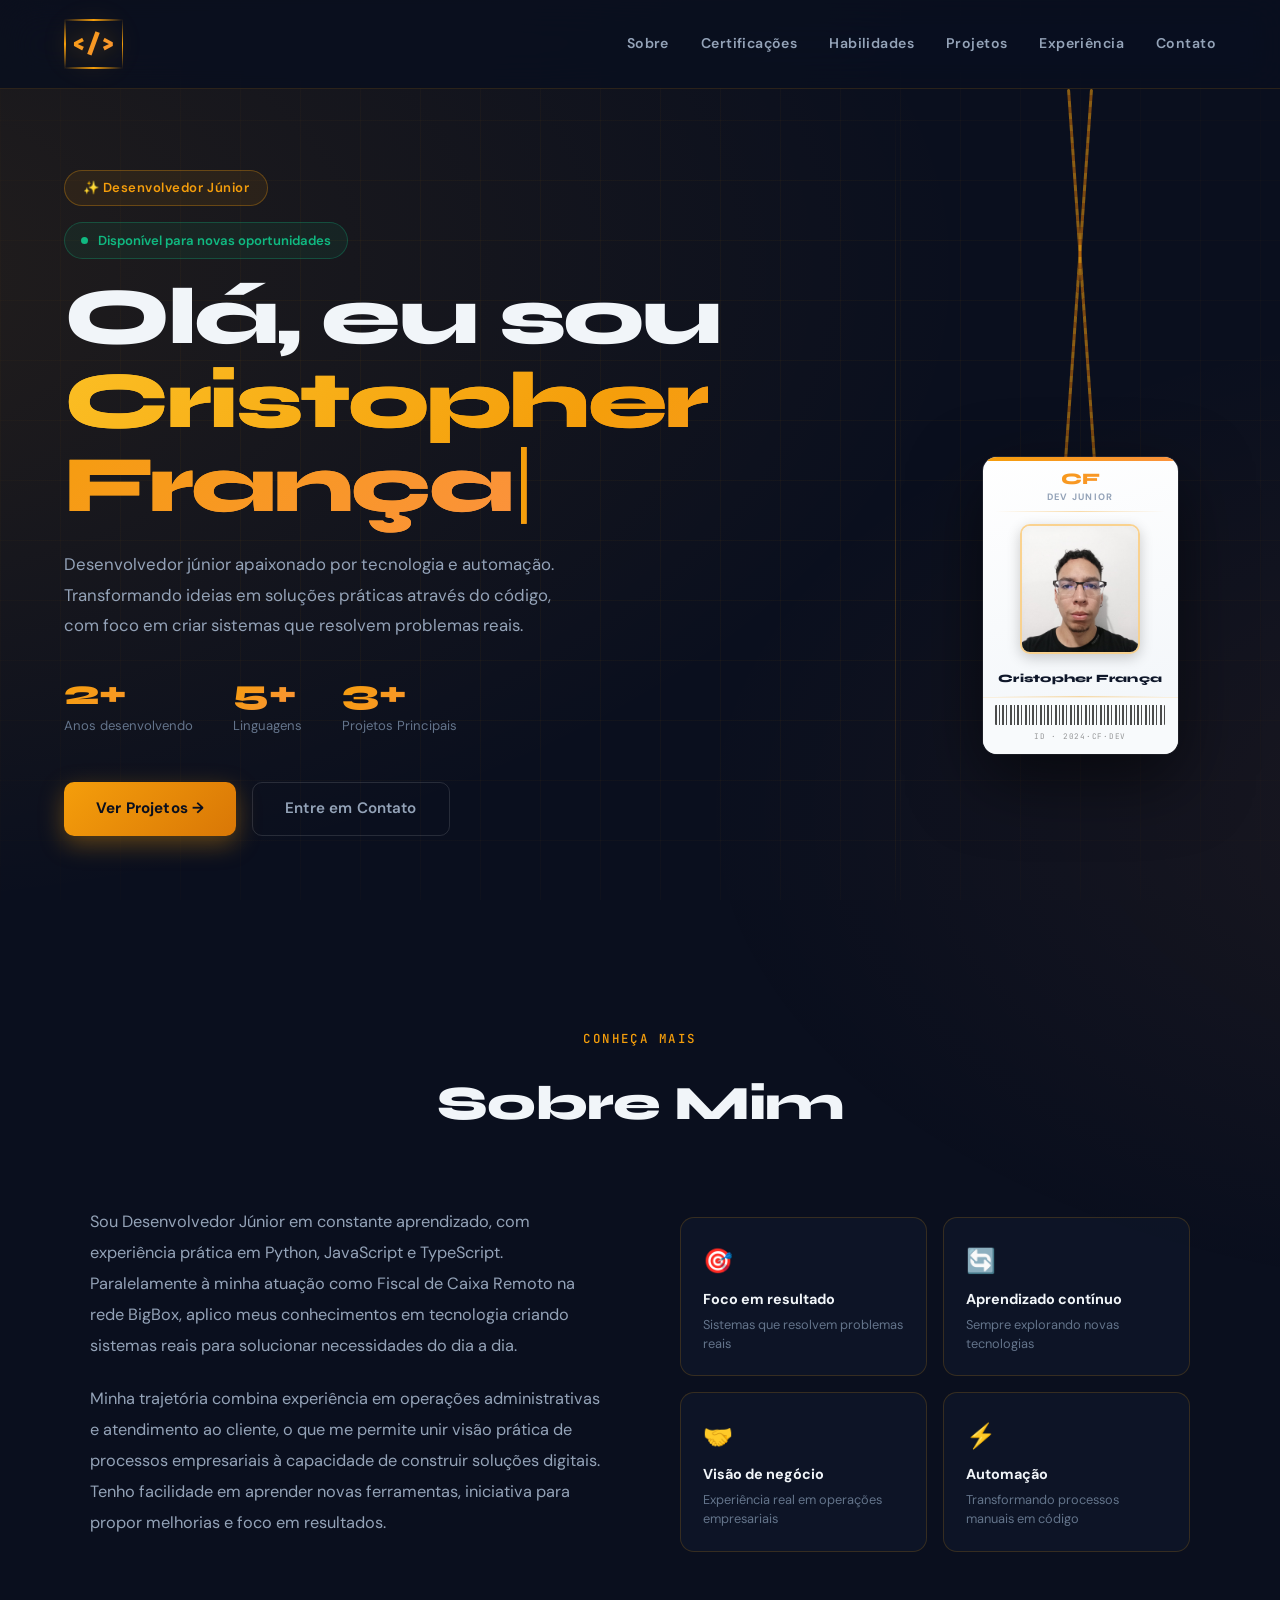
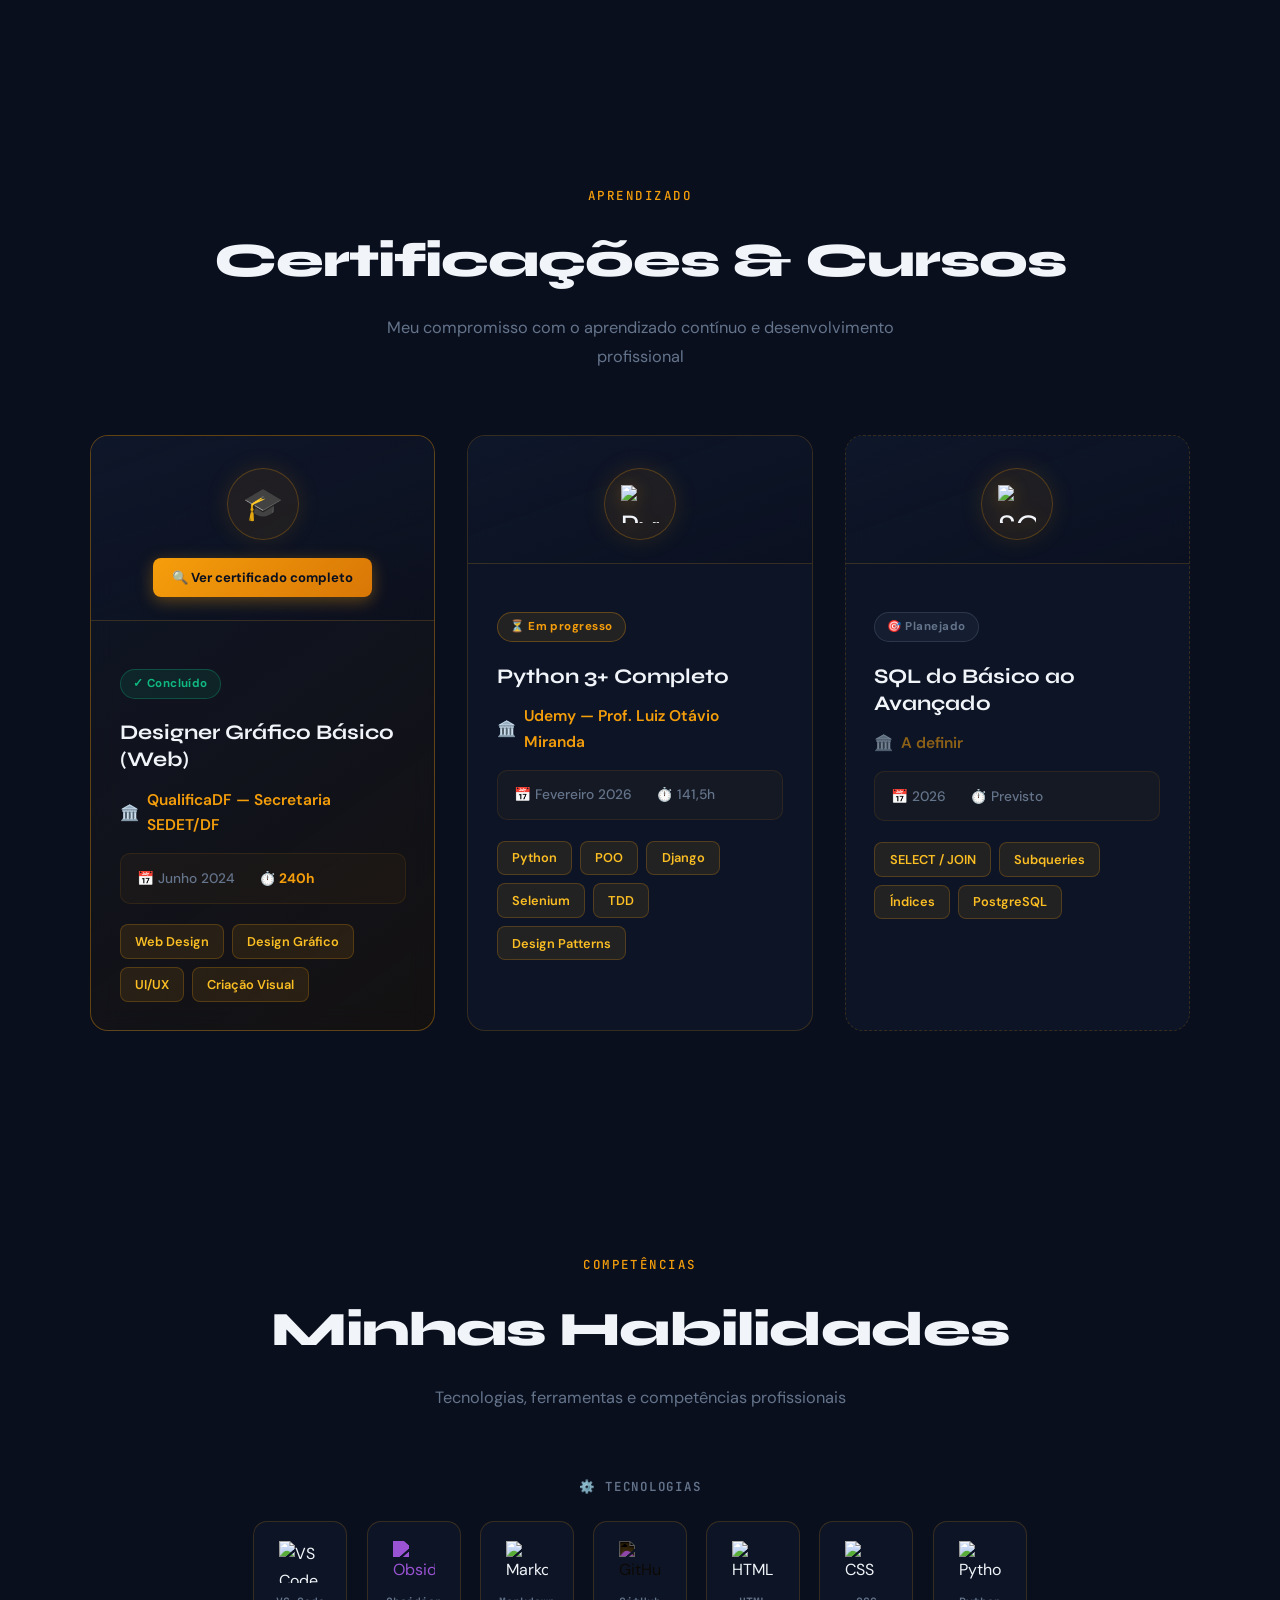
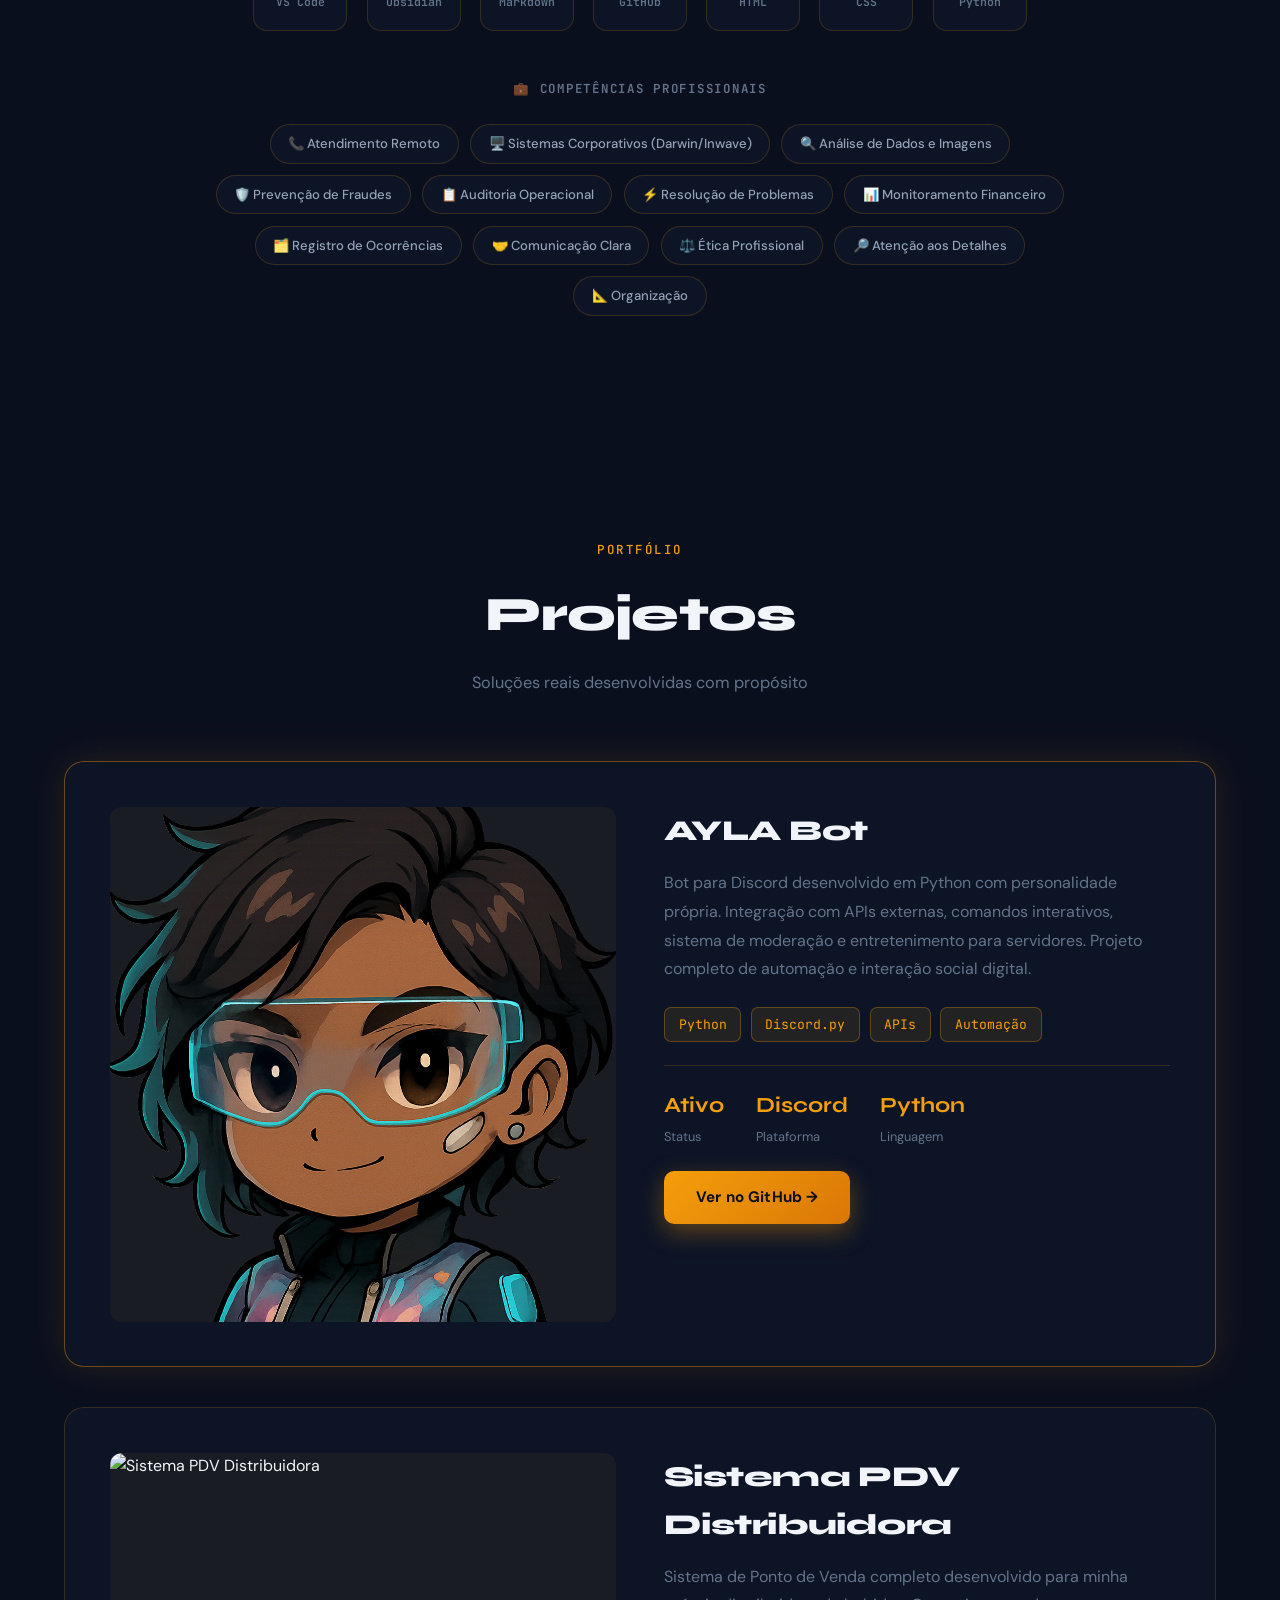
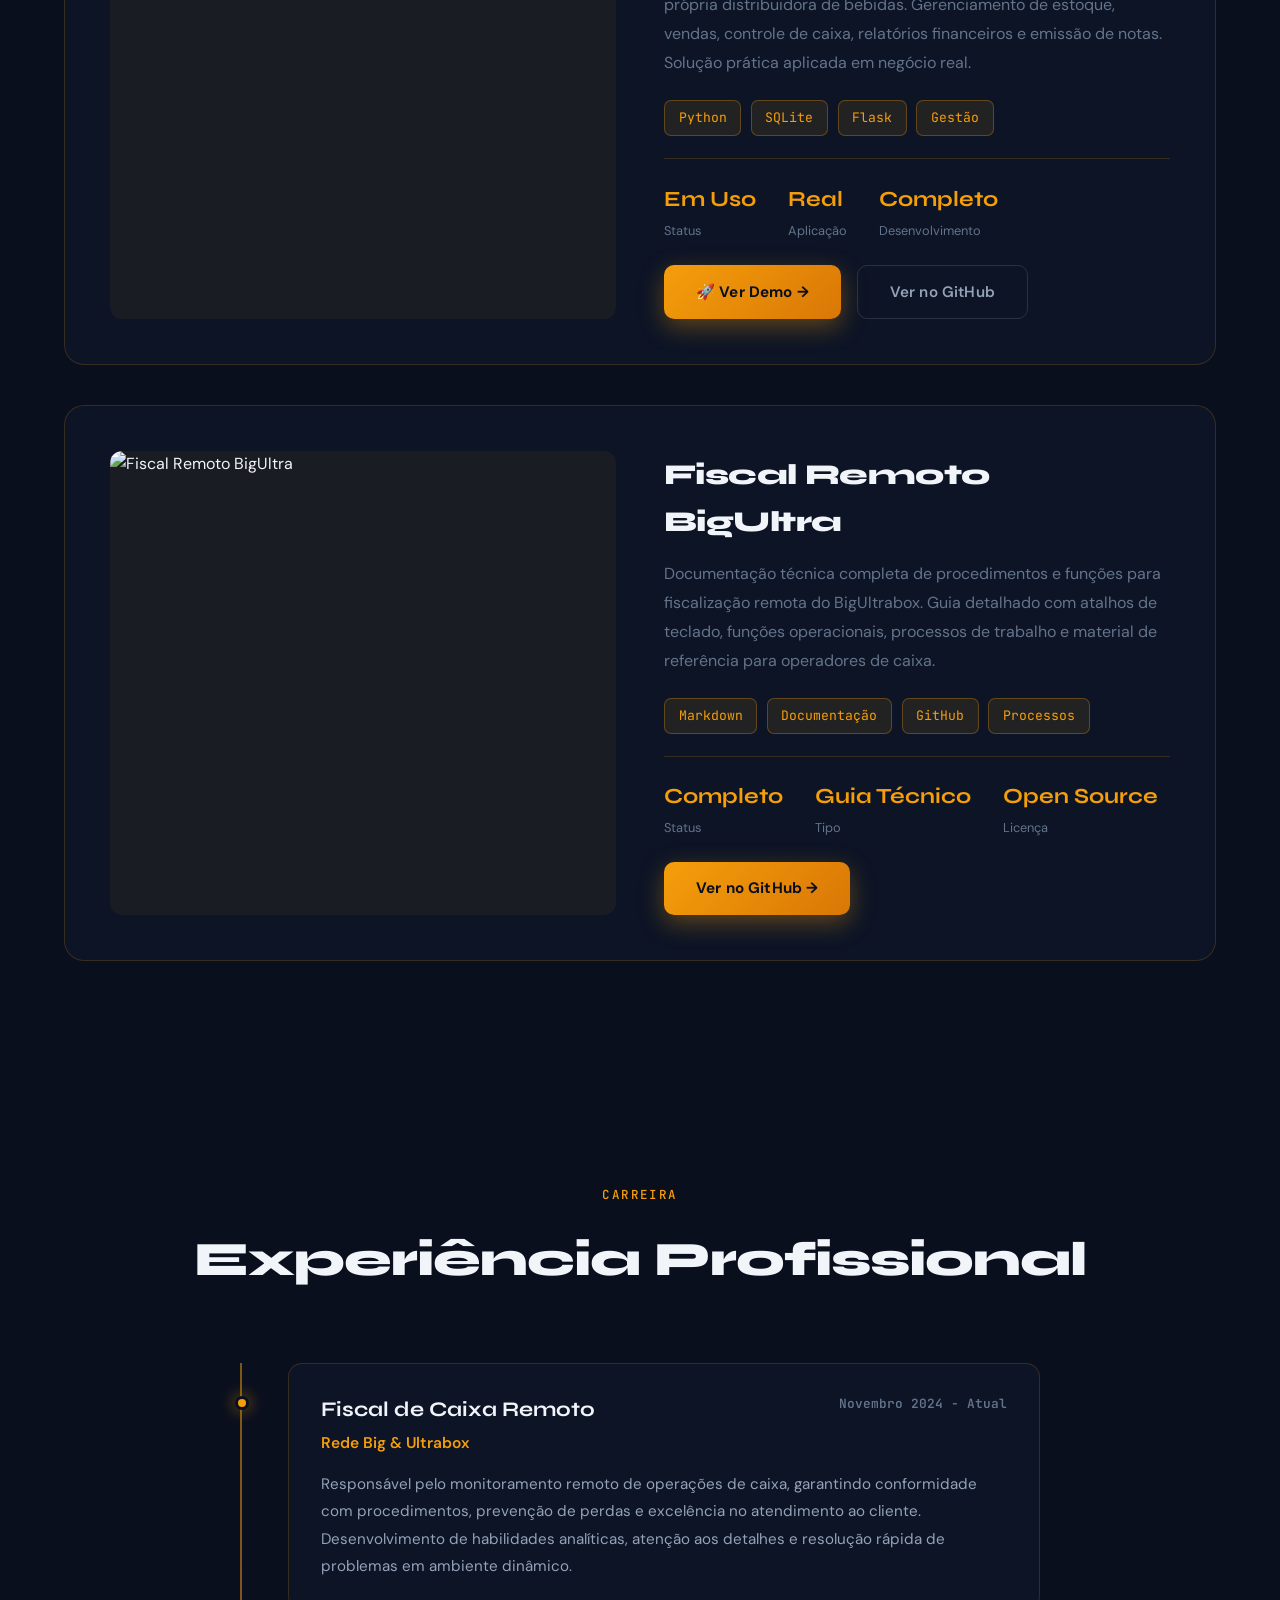
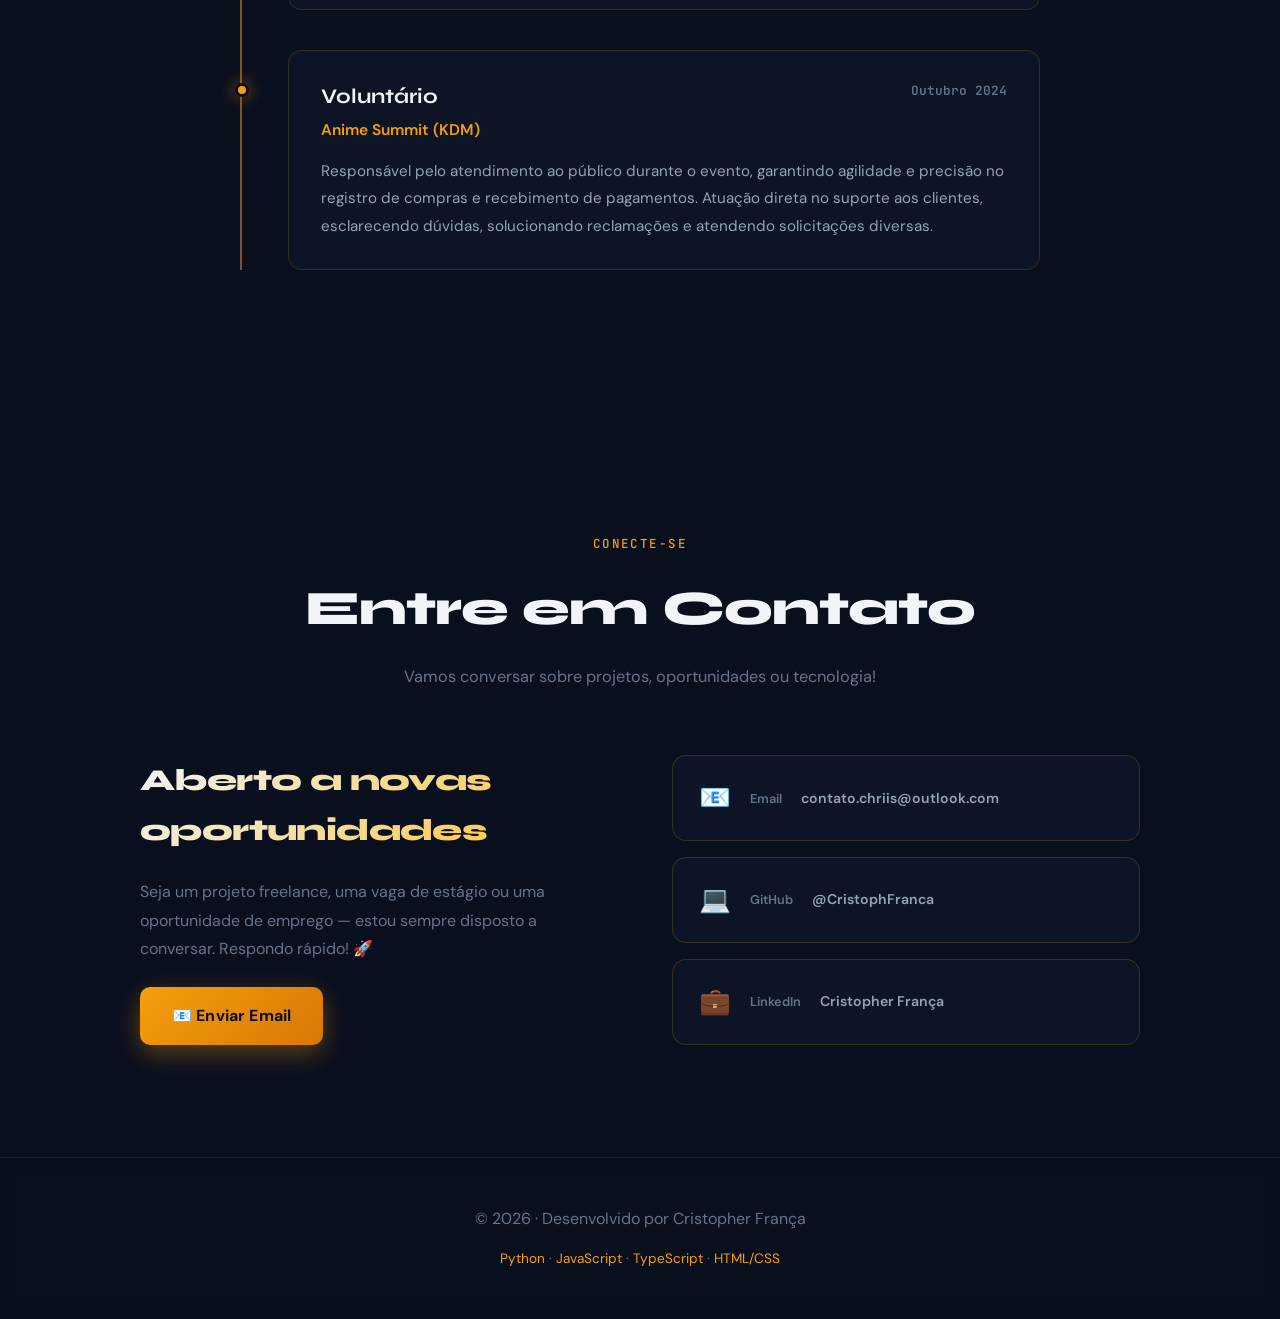
==== commit b4fda42d: "v1.7" ====
--- a/index.html
+++ b/index.html
@@ -237,45 +237,33 @@
 
         <div class="skills-grupo-label fade-in">⚙️ Tecnologias</div>
         <div class="grade-icones-skills fade-in">
+            <div class="icone-skill" title="VS Code">
+                <img src="https://cdn.jsdelivr.net/gh/devicons/devicon/icons/vscode/vscode-original.svg" alt="VS Code">
+                <span>VS Code</span>
+            </div>
+            <div class="icone-skill" title="Obsidian">
+                <img src="https://cdn.jsdelivr.net/npm/simple-icons@v11/icons/obsidian.svg" alt="Obsidian" style="filter: brightness(0) saturate(100%) invert(40%) sepia(80%) saturate(500%) hue-rotate(230deg) brightness(90%);">
+                <span>Obsidian</span>
+            </div>
+            <div class="icone-skill" title="Markdown">
+                <img src="https://cdn.jsdelivr.net/gh/devicons/devicon/icons/markdown/markdown-original.svg" alt="Markdown">
+                <span>Markdown</span>
+            </div>
+            <div class="icone-skill" title="GitHub">
+                <img src="https://cdn.jsdelivr.net/gh/devicons/devicon/icons/github/github-original.svg" alt="GitHub">
+                <span>GitHub</span>
+            </div>
+            <div class="icone-skill" title="HTML">
+                <img src="https://cdn.jsdelivr.net/gh/devicons/devicon/icons/html5/html5-original.svg" alt="HTML">
+                <span>HTML</span>
+            </div>
+            <div class="icone-skill" title="CSS">
+                <img src="https://cdn.jsdelivr.net/gh/devicons/devicon/icons/css3/css3-original.svg" alt="CSS">
+                <span>CSS</span>
+            </div>
             <div class="icone-skill" title="Python">
                 <img src="https://cdn.jsdelivr.net/gh/devicons/devicon/icons/python/python-original.svg" alt="Python">
                 <span>Python</span>
-            </div>
-            <div class="icone-skill" title="HTML5">
-                <img src="https://cdn.jsdelivr.net/gh/devicons/devicon/icons/html5/html5-original.svg" alt="HTML5">
-                <span>HTML5</span>
-            </div>
-            <div class="icone-skill" title="CSS3">
-                <img src="https://cdn.jsdelivr.net/gh/devicons/devicon/icons/css3/css3-original.svg" alt="CSS3">
-                <span>CSS3</span>
-            </div>
-            <div class="icone-skill" title="JavaScript">
-                <img src="https://cdn.jsdelivr.net/gh/devicons/devicon/icons/javascript/javascript-original.svg" alt="JavaScript">
-                <span>JavaScript</span>
-            </div>
-            <div class="icone-skill" title="TypeScript">
-                <img src="https://cdn.jsdelivr.net/gh/devicons/devicon/icons/typescript/typescript-original.svg" alt="TypeScript">
-                <span>TypeScript</span>
-            </div>
-            <div class="icone-skill" title="Markdown">
-                <img src="https://cdn.jsdelivr.net/gh/devicons/devicon/icons/markdown/markdown-original.svg" alt="Markdown">
-                <span>Markdown</span>
-            </div>
-            <div class="icone-skill" title="Git">
-                <img src="https://cdn.jsdelivr.net/gh/devicons/devicon/icons/git/git-original.svg" alt="Git">
-                <span>Git</span>
-            </div>
-            <div class="icone-skill" title="GitHub">
-                <img src="https://cdn.jsdelivr.net/gh/devicons/devicon/icons/github/github-original.svg" alt="GitHub">
-                <span>GitHub</span>
-            </div>
-            <div class="icone-skill" title="SQLite">
-                <img src="https://cdn.jsdelivr.net/gh/devicons/devicon/icons/sqlite/sqlite-original.svg" alt="SQLite">
-                <span>SQLite</span>
-            </div>
-            <div class="icone-skill" title="VS Code">
-                <img src="https://cdn.jsdelivr.net/gh/devicons/devicon/icons/vscode/vscode-original.svg" alt="VS Code">
-                <span>VS Code</span>
             </div>
         </div>
 
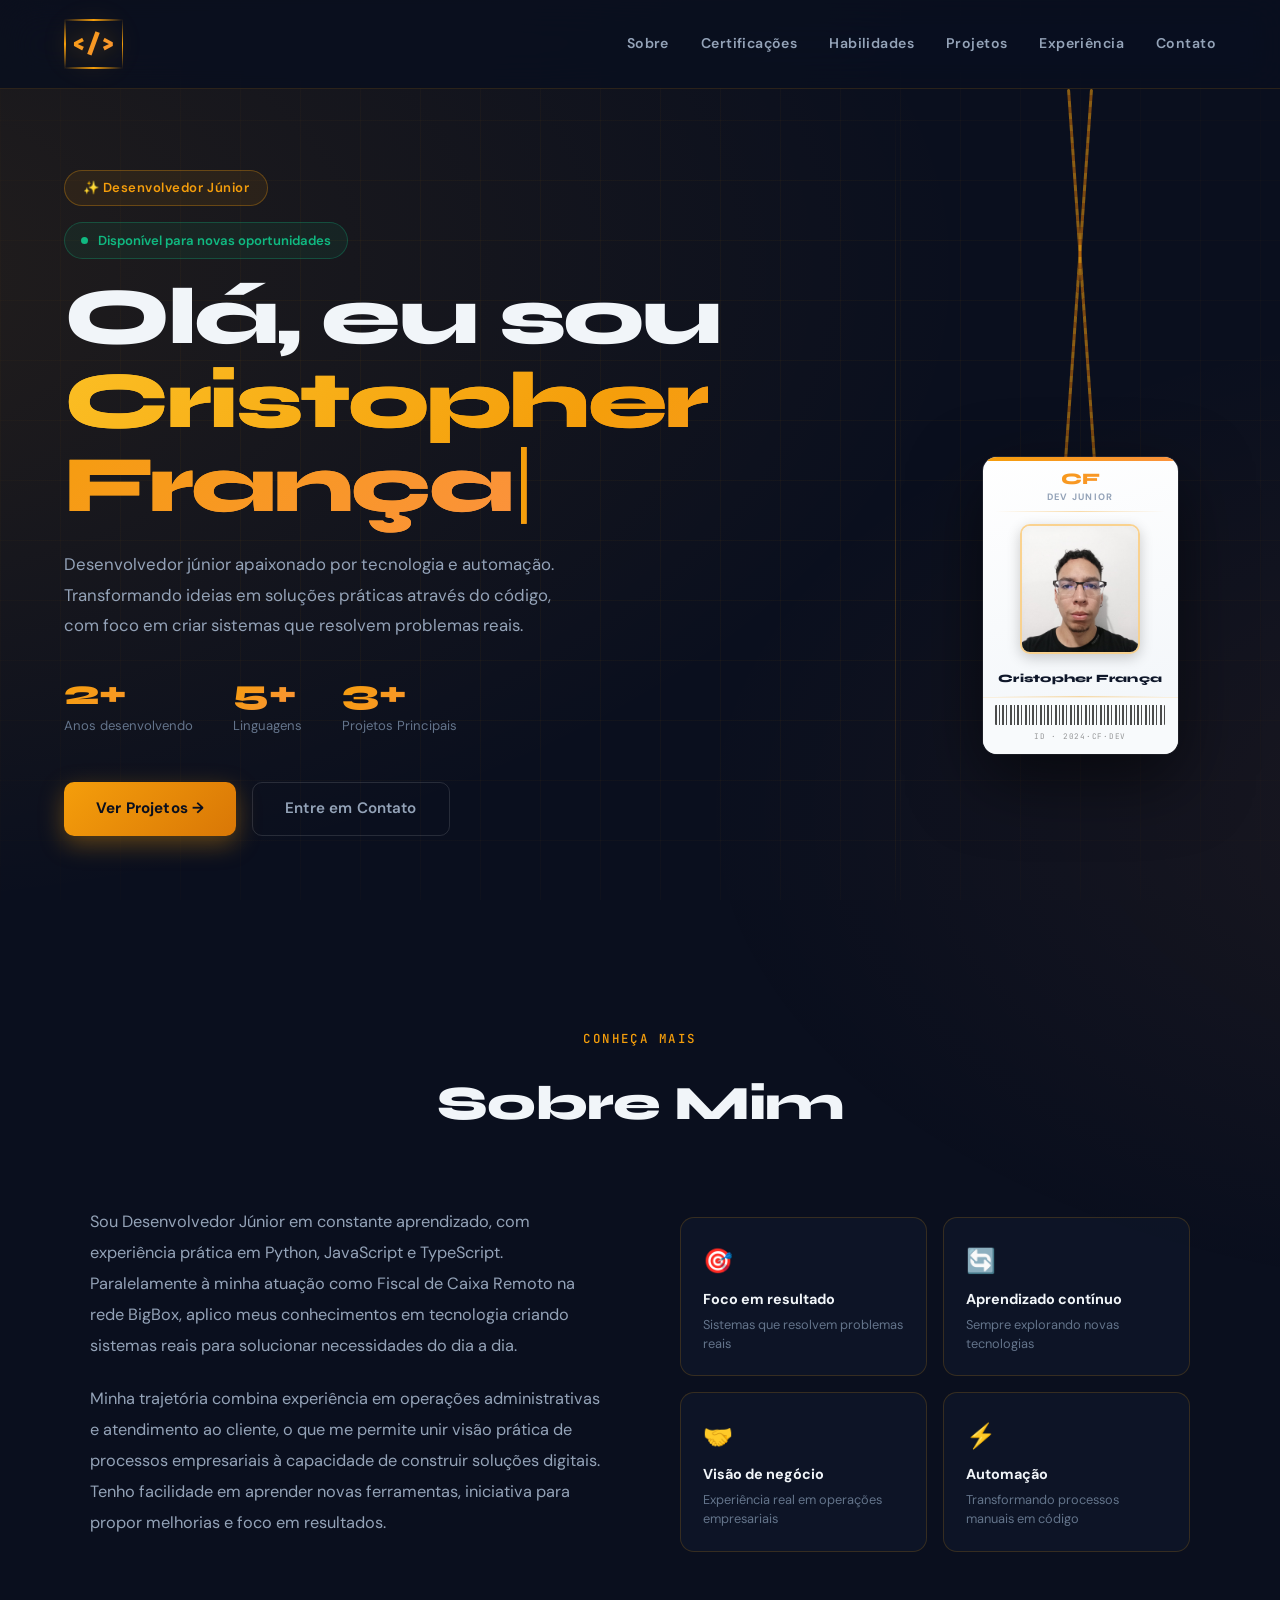
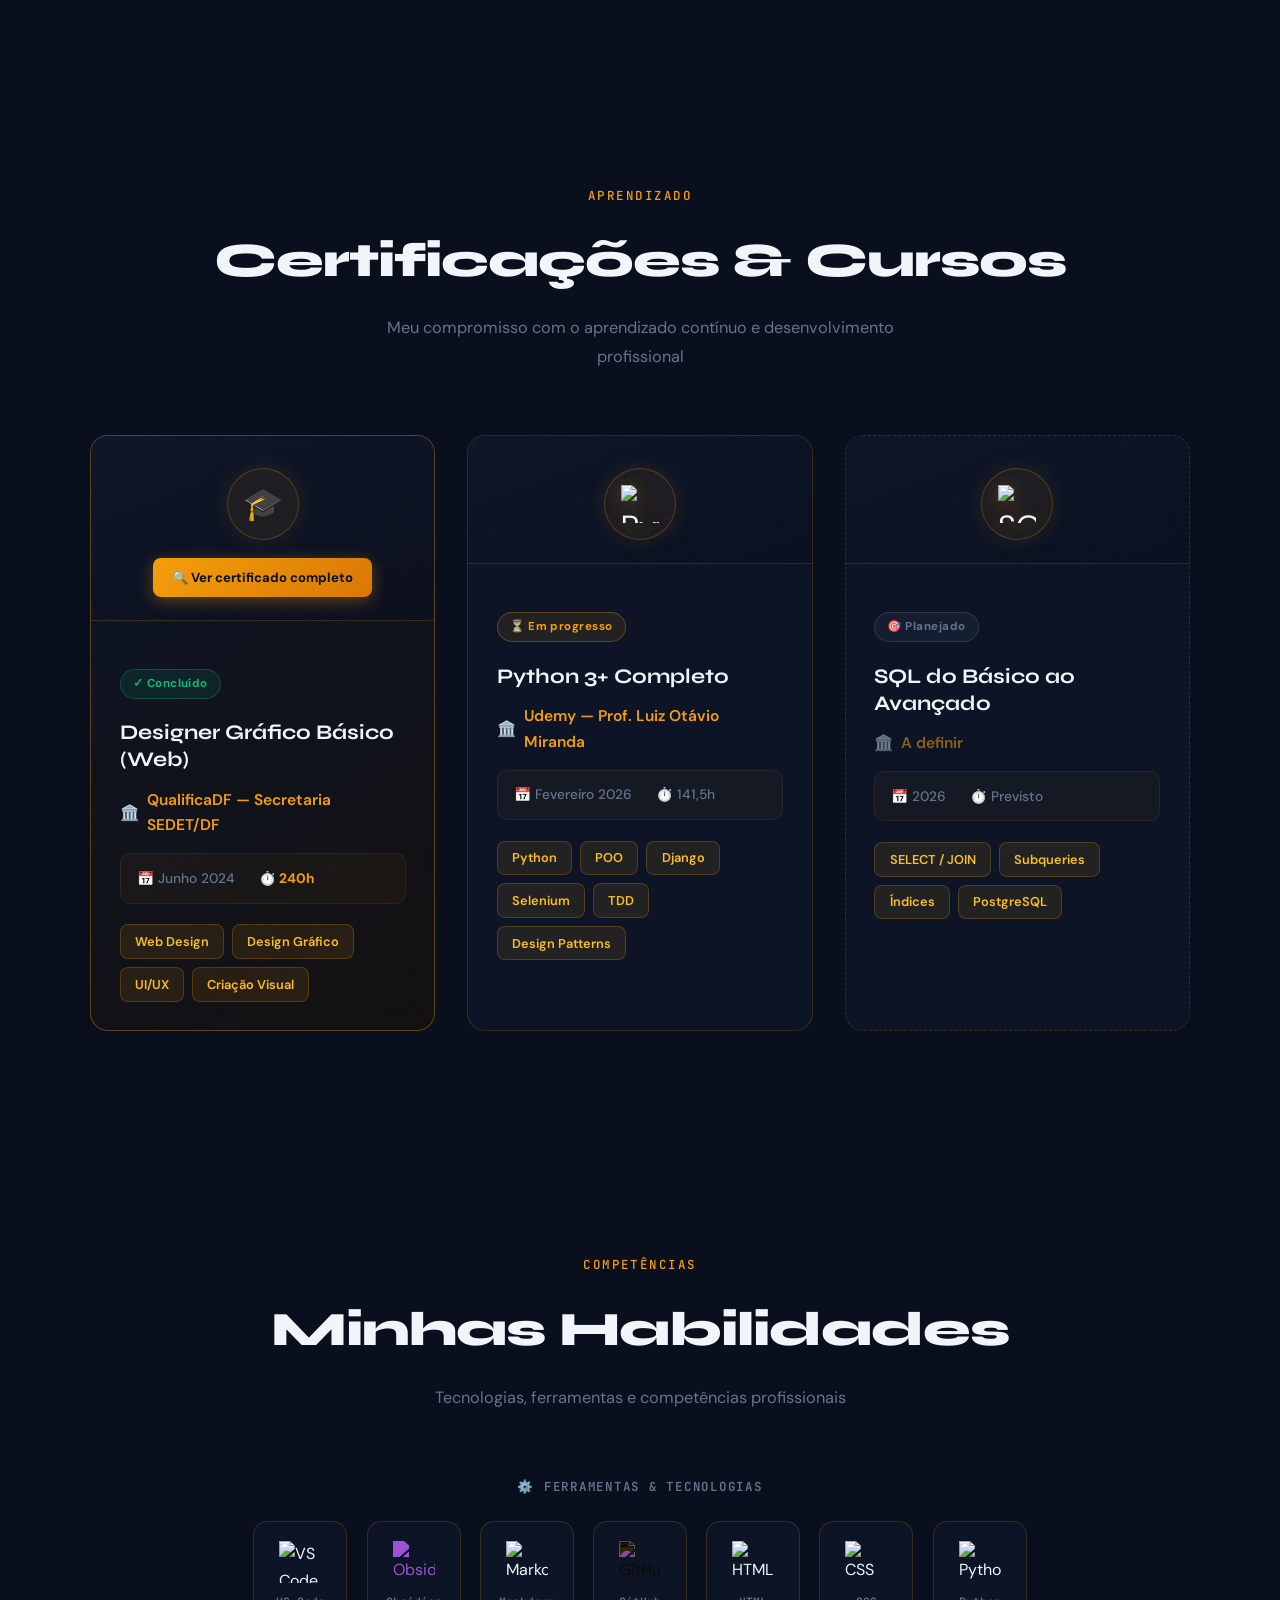
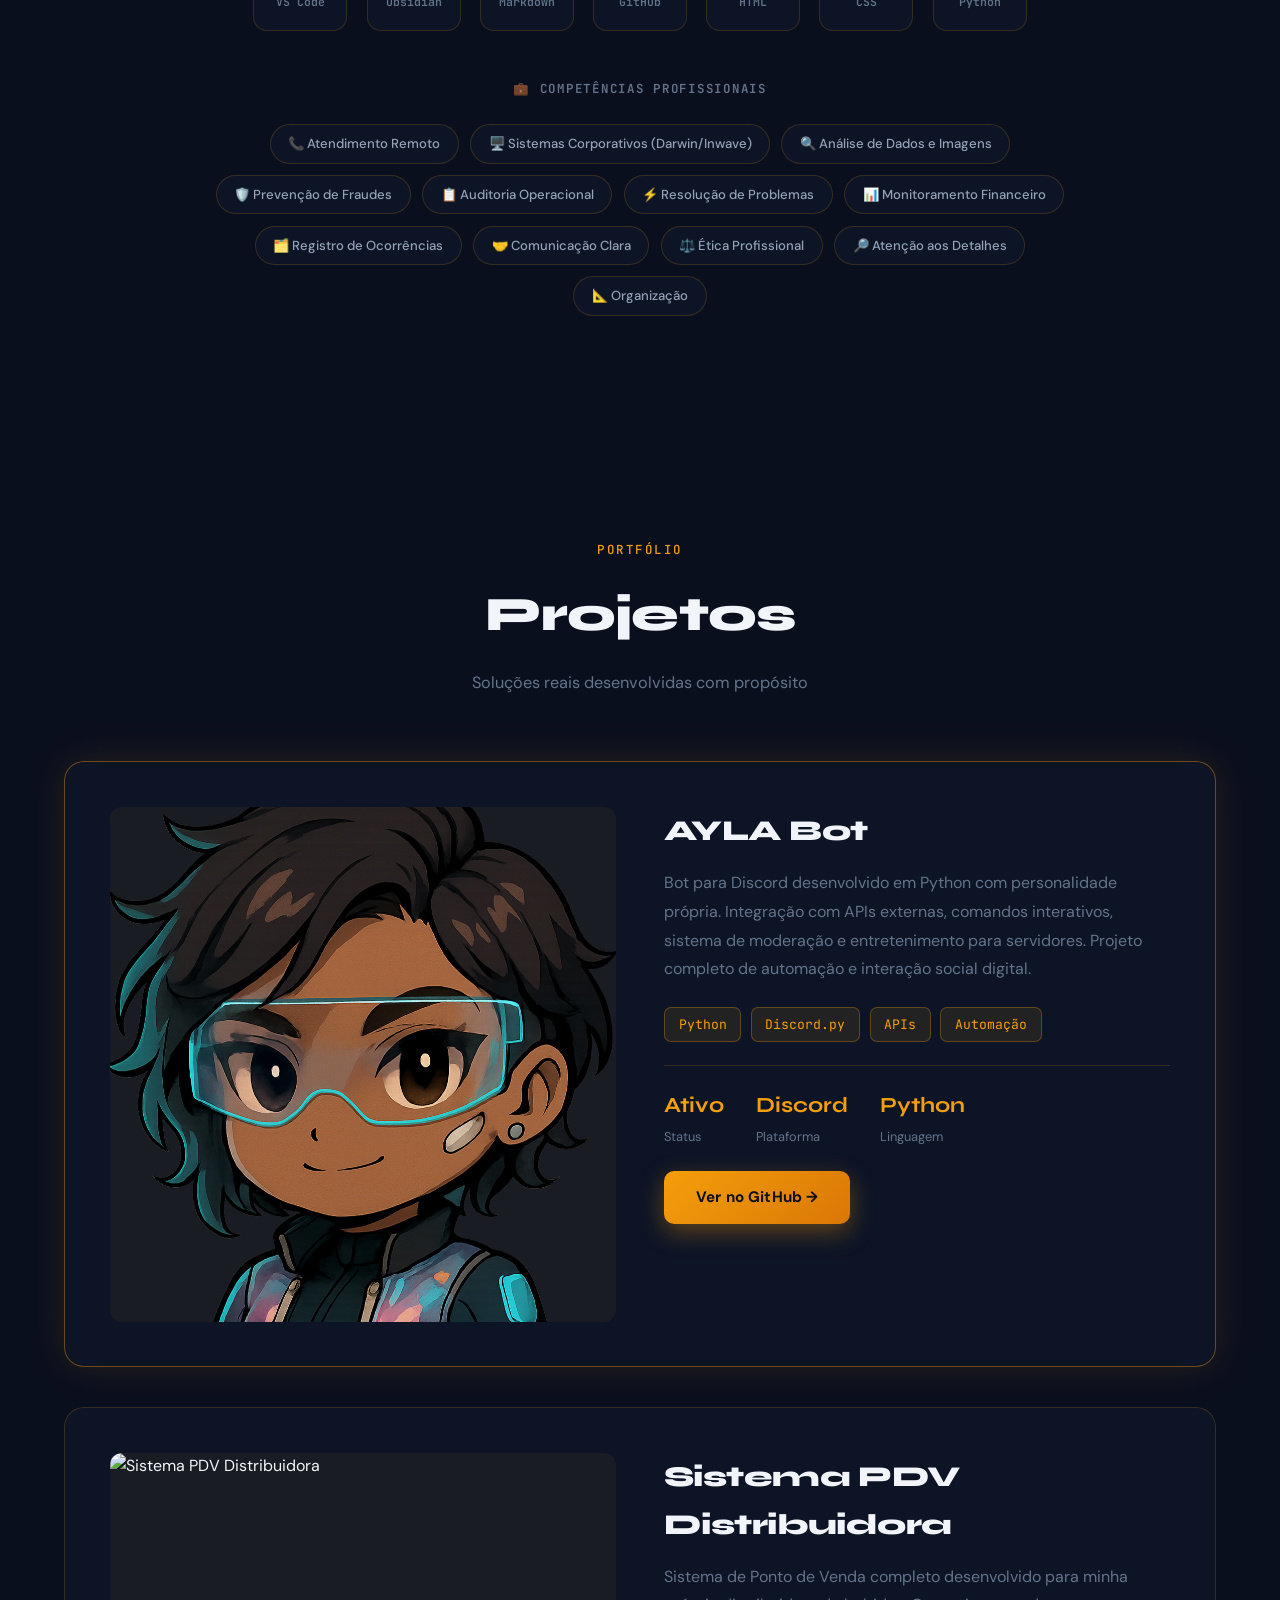
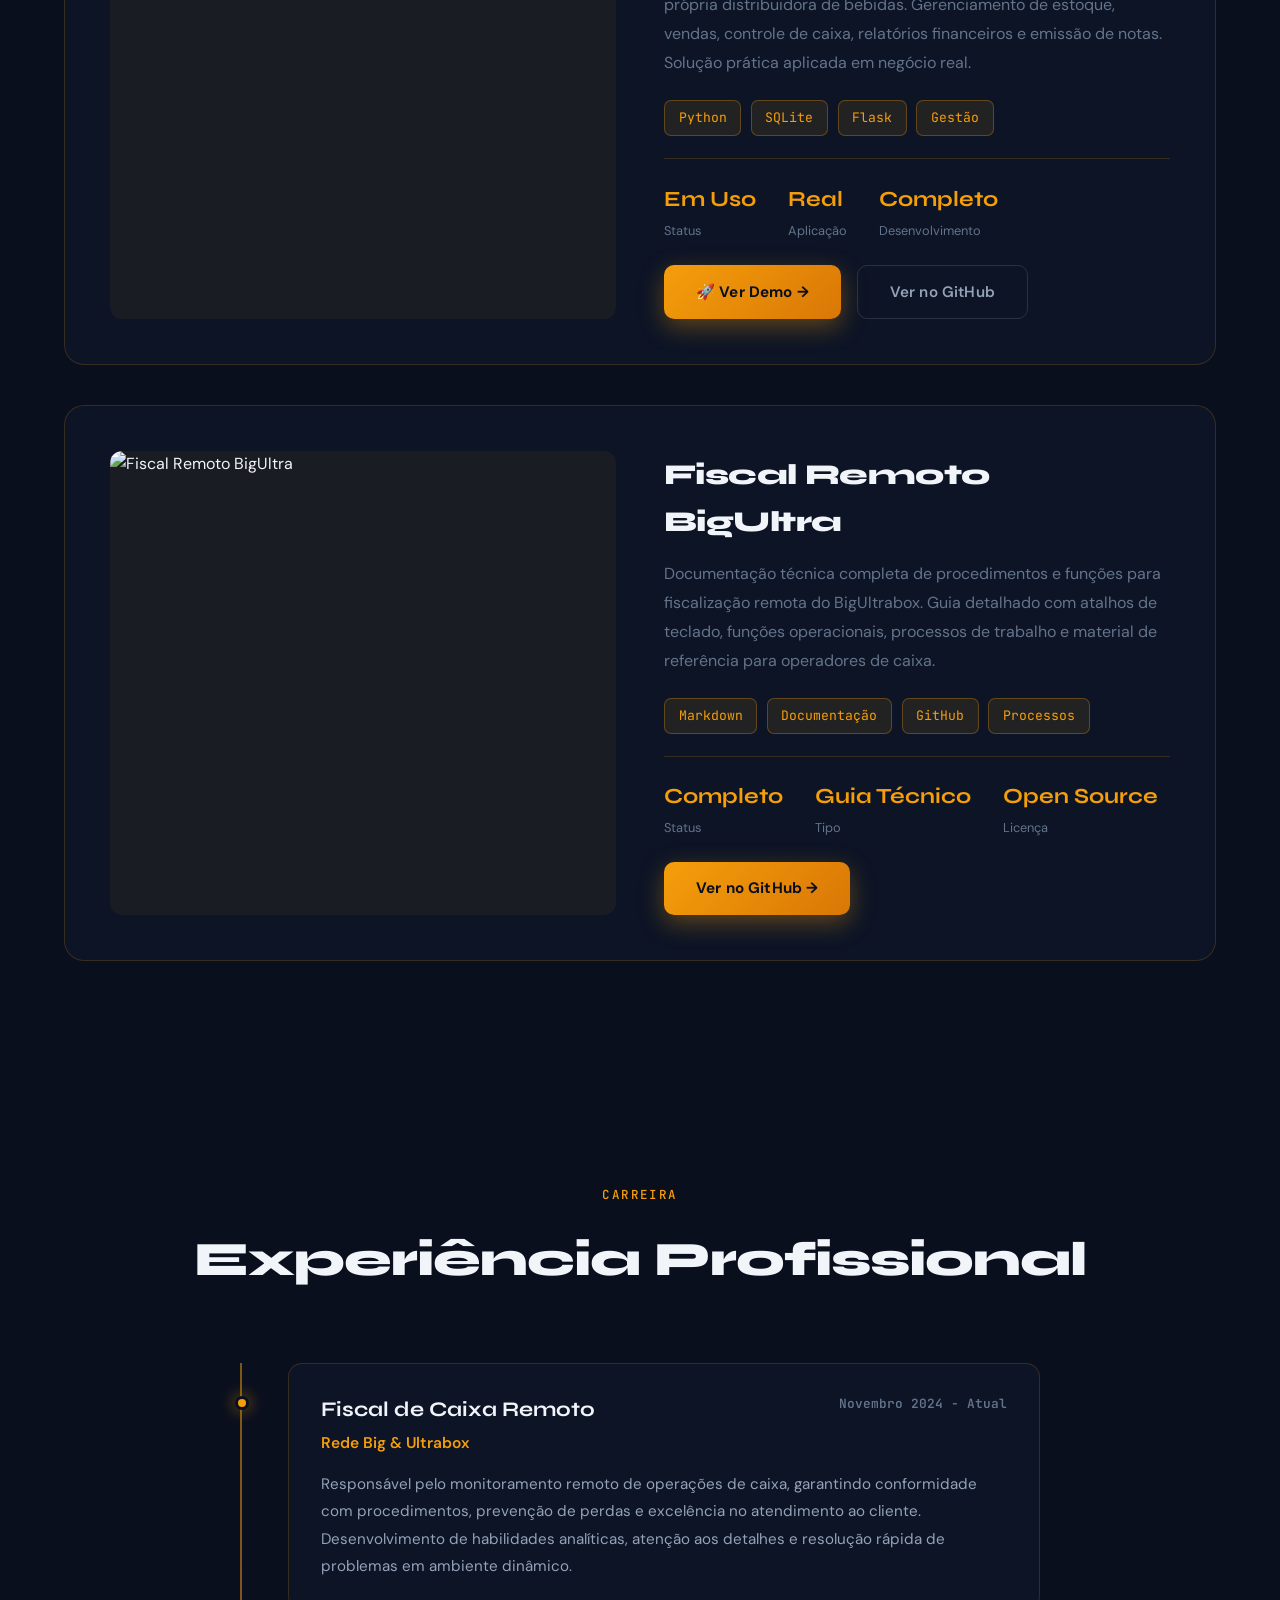
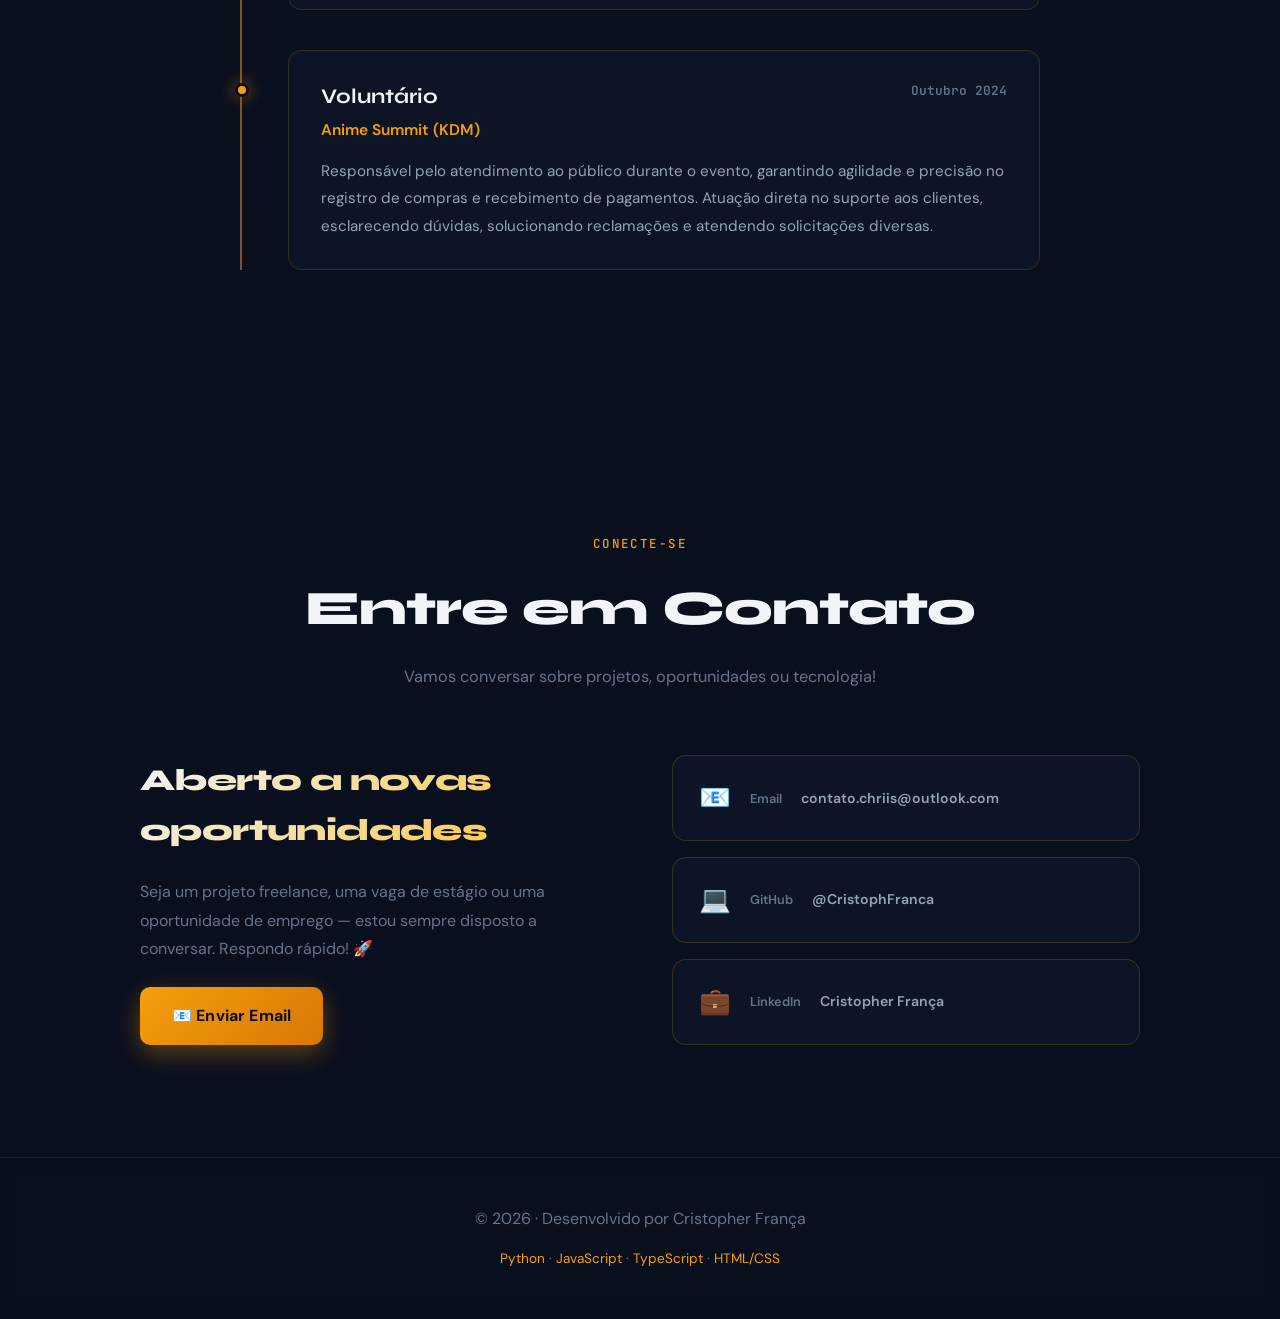
==== commit 467a0022: "v1.7" ====
--- a/index.html
+++ b/index.html
@@ -235,7 +235,7 @@
             <p class="descricao-secao">Tecnologias, ferramentas e competências profissionais</p>
         </div>
 
-        <div class="skills-grupo-label fade-in">⚙️ Tecnologias</div>
+        <div class="skills-grupo-label fade-in">⚙️ Ferramentas & Tecnologias</div>
         <div class="grade-icones-skills fade-in">
             <div class="icone-skill" title="VS Code">
                 <img src="https://cdn.jsdelivr.net/gh/devicons/devicon/icons/vscode/vscode-original.svg" alt="VS Code">
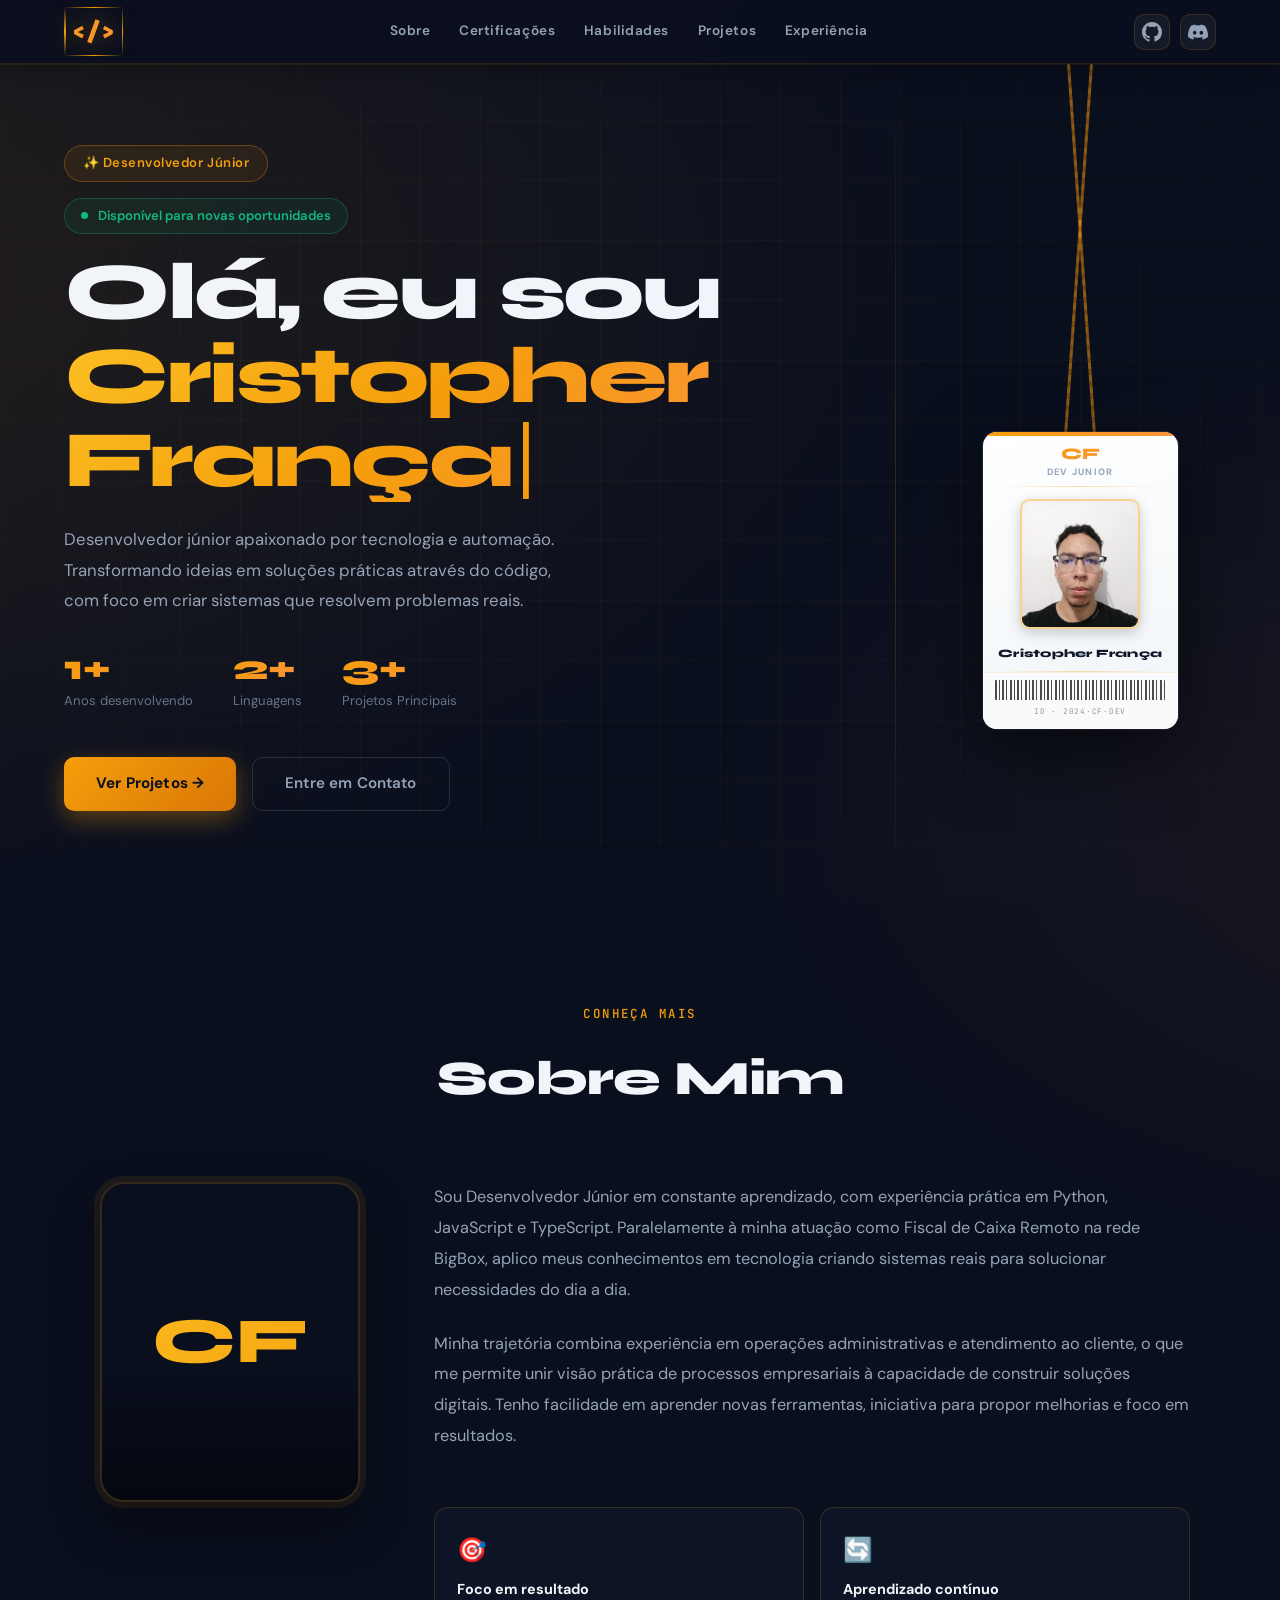
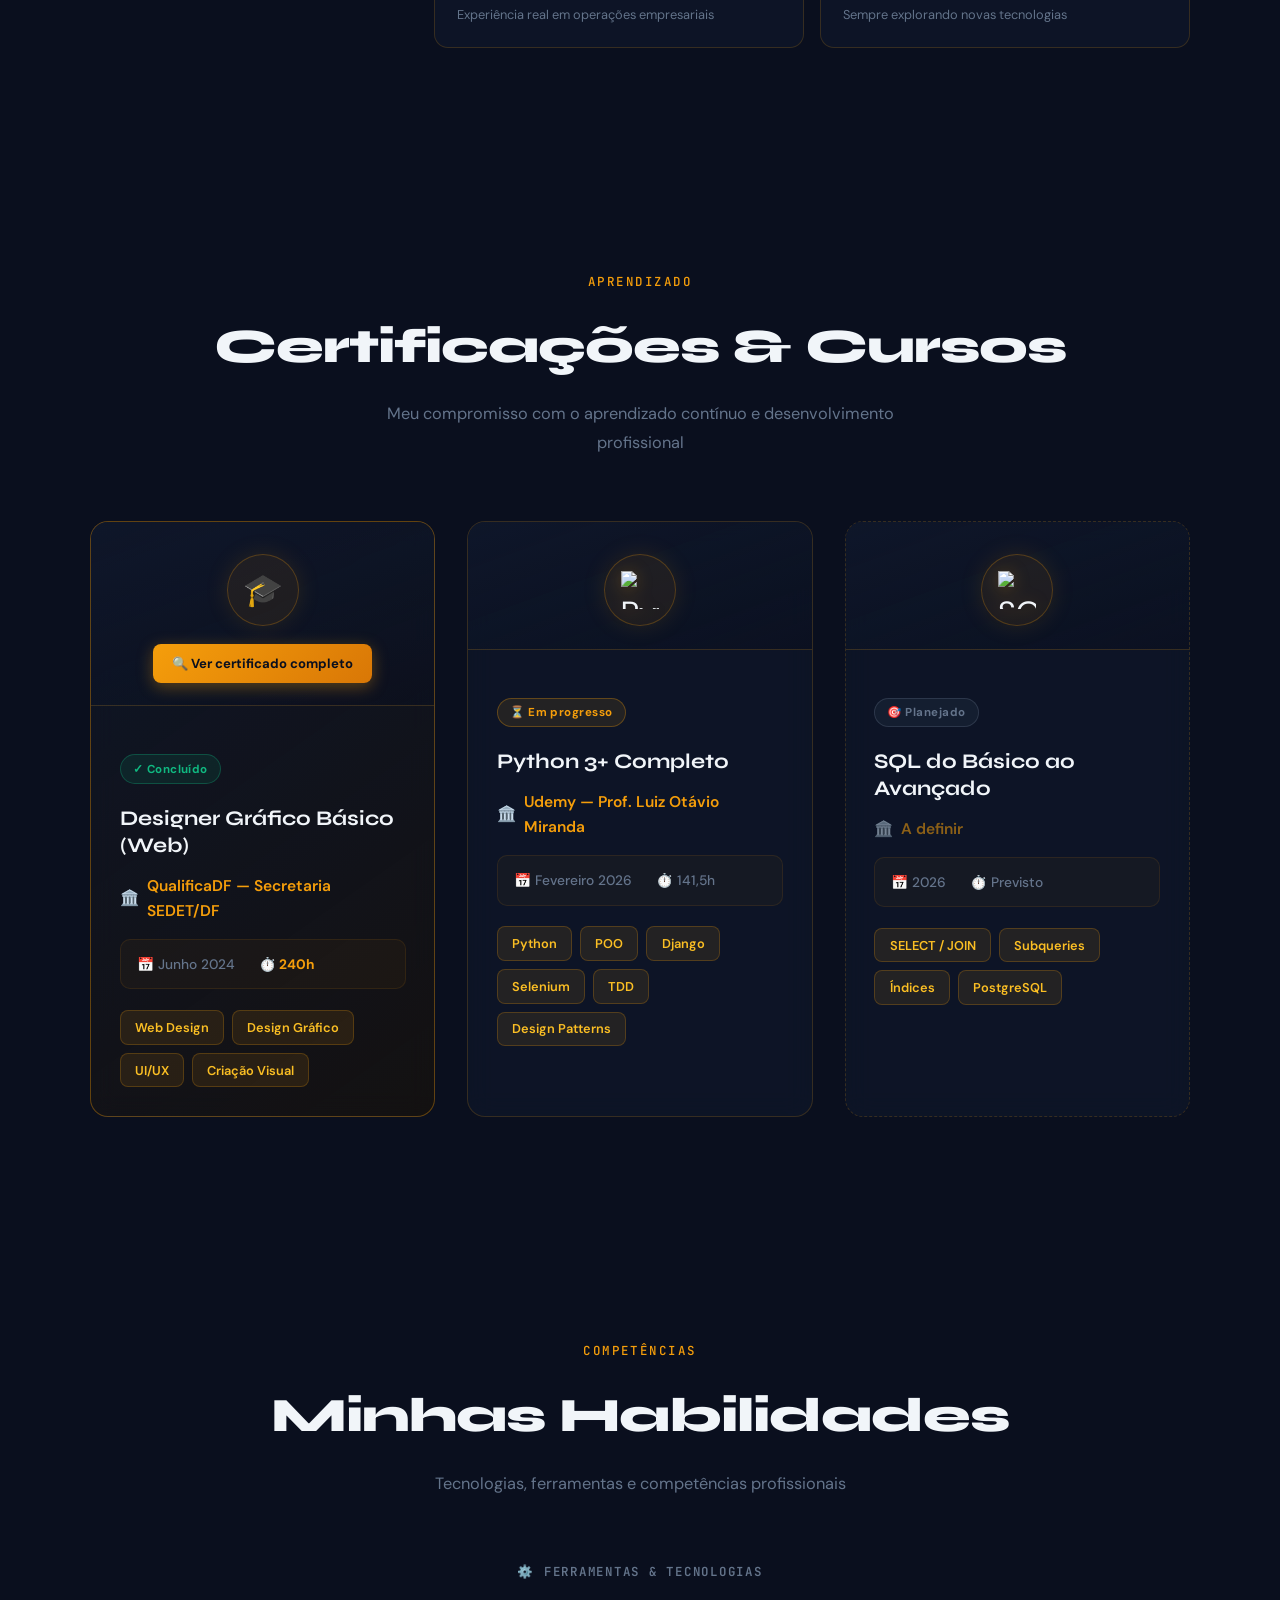
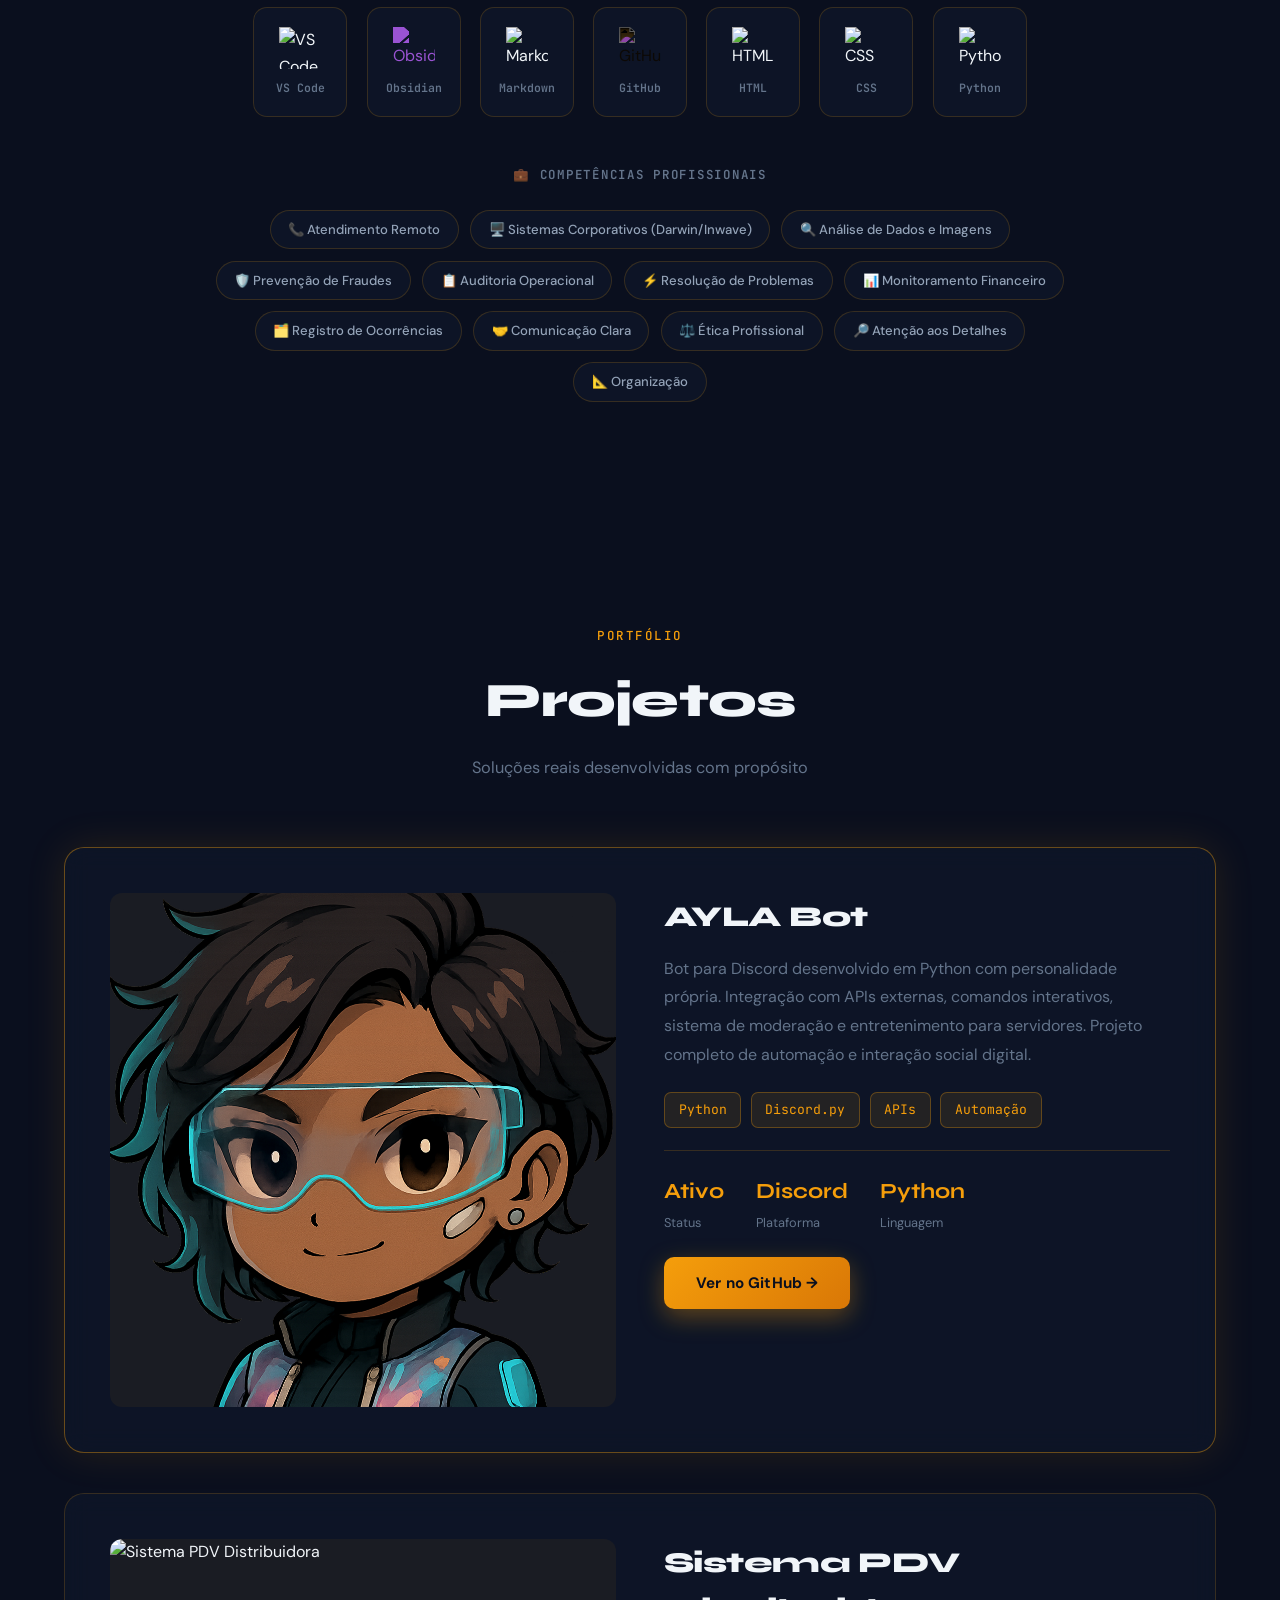
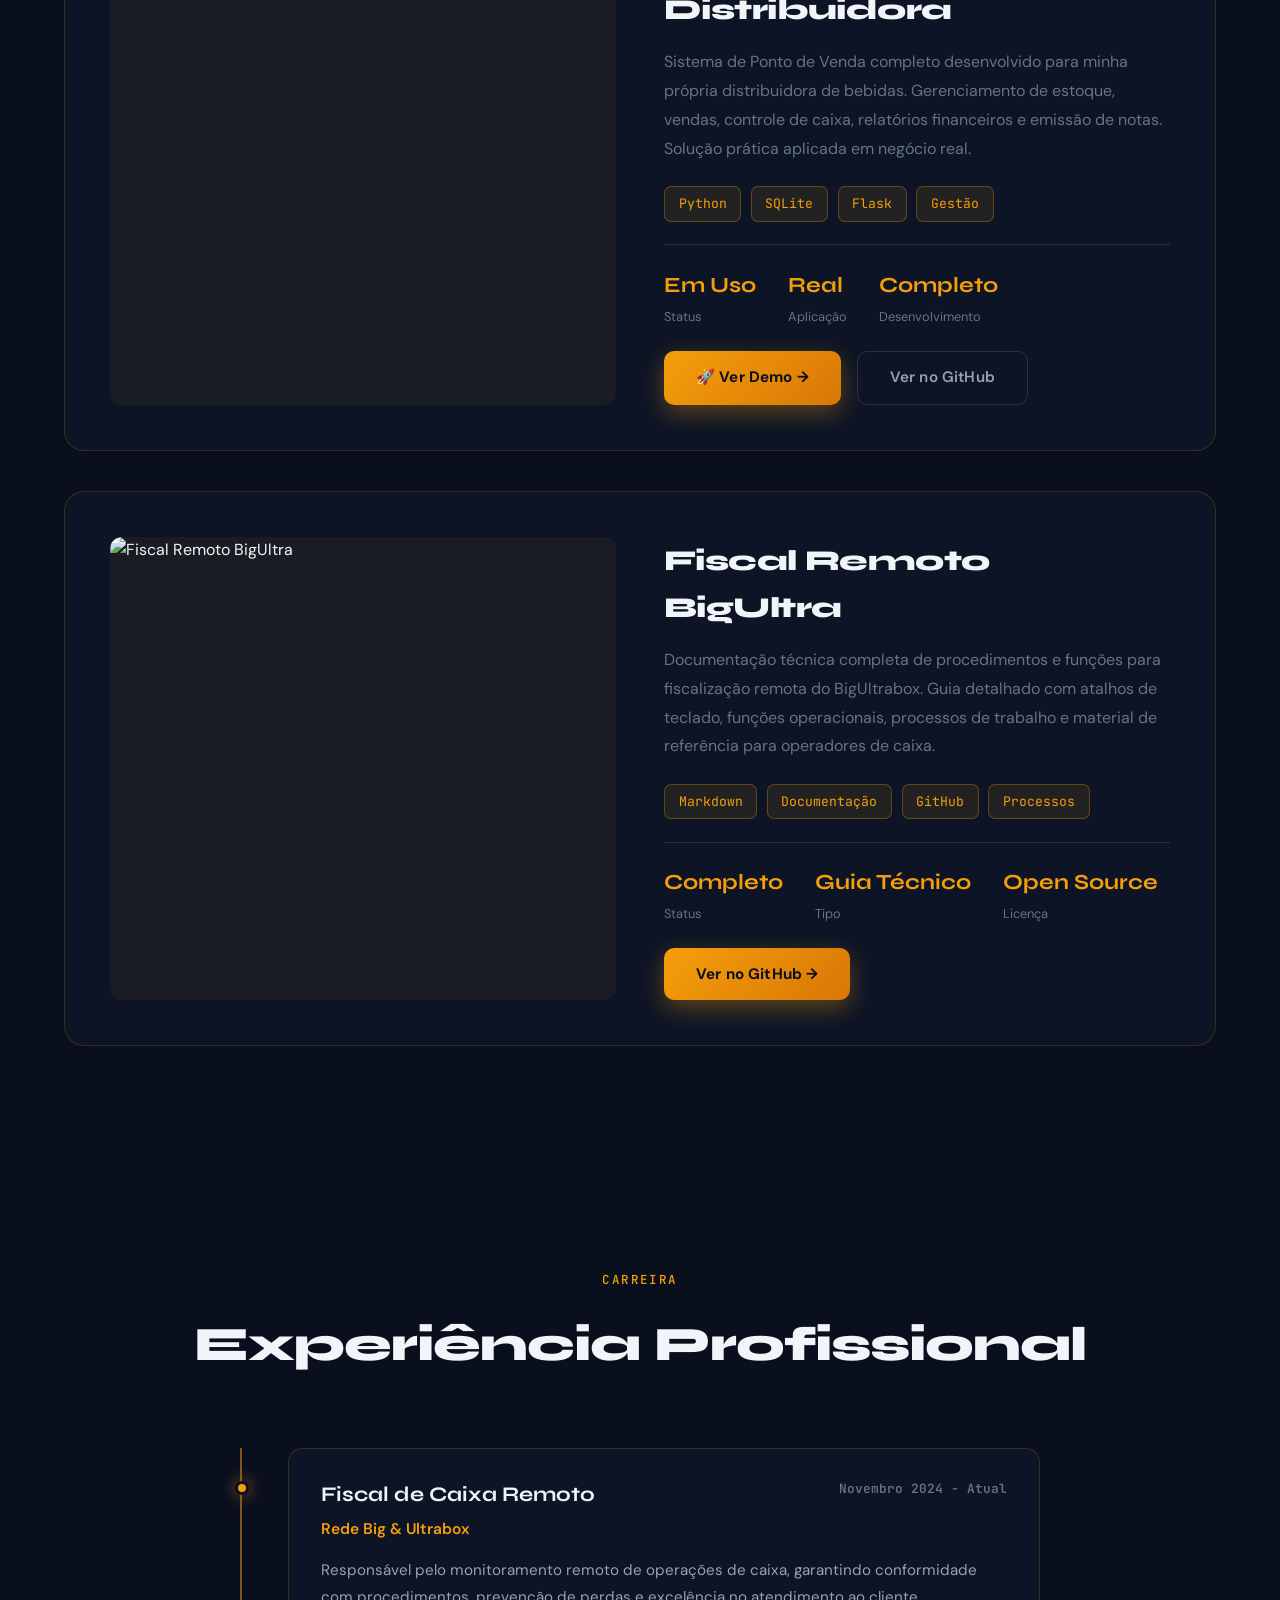
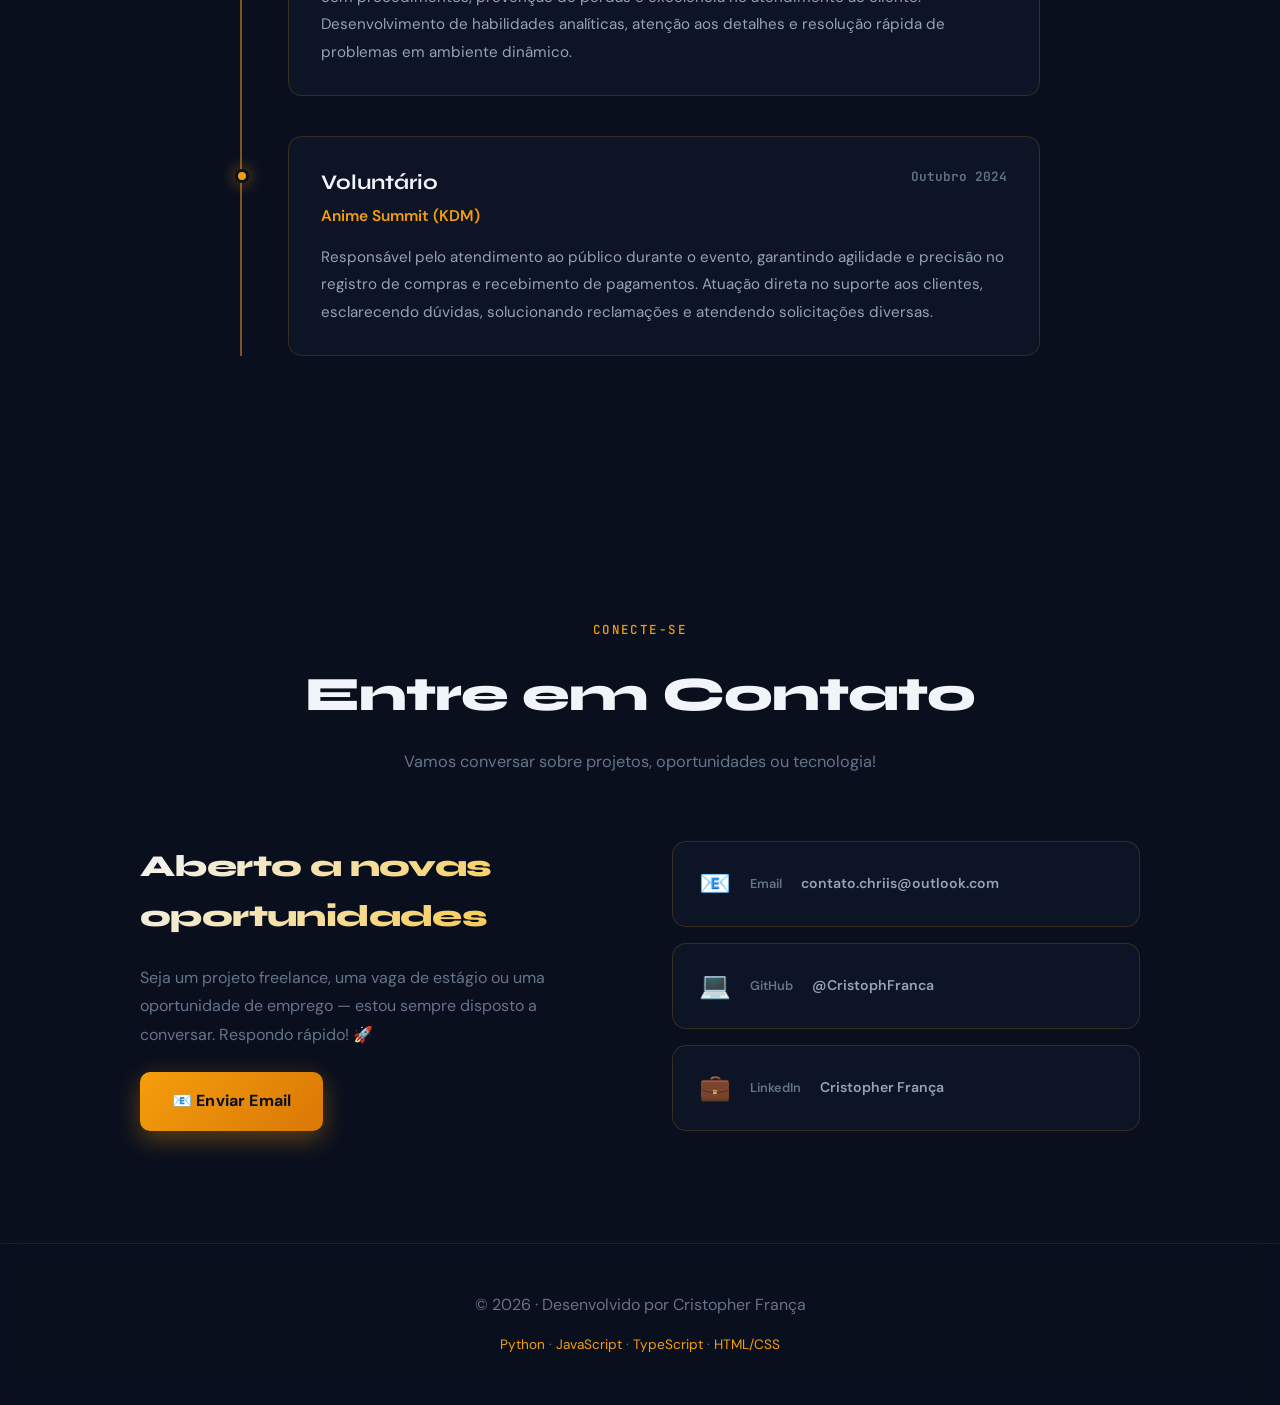
==== commit 46b80c08: "v1.8" ====
--- a/index.html
+++ b/index.html
@@ -27,8 +27,19 @@
             <a href="#habilidades">Habilidades</a>
             <a href="#projetos">Projetos</a>
             <a href="#experiencia">Experiência</a>
-            <a href="#contato">Contato</a>
         </nav>
+        <div class="header-icones">
+            <a href="https://github.com/CristophFranca" target="_blank" rel="noopener noreferrer" class="header-icone-btn" title="GitHub">
+                <svg xmlns="http://www.w3.org/2000/svg" width="20" height="20" viewBox="0 0 24 24" fill="currentColor">
+                    <path d="M12 0C5.37 0 0 5.37 0 12c0 5.31 3.435 9.795 8.205 11.385.6.105.825-.255.825-.57 0-.285-.015-1.23-.015-2.235-3.015.555-3.795-.735-4.035-1.41-.135-.345-.72-1.41-1.23-1.695-.42-.225-1.02-.78-.015-.795.945-.015 1.62.87 1.845 1.23 1.08 1.815 2.805 1.305 3.495.99.105-.78.42-1.305.765-1.605-2.67-.3-5.46-1.335-5.46-5.925 0-1.305.465-2.385 1.23-3.225-.12-.3-.54-1.53.12-3.18 0 0 1.005-.315 3.3 1.23.96-.27 1.98-.405 3-.405s2.04.135 3 .405c2.295-1.56 3.3-1.23 3.3-1.23.66 1.65.24 2.88.12 3.18.765.84 1.23 1.905 1.23 3.225 0 4.605-2.805 5.625-5.475 5.925.435.375.81 1.095.81 2.22 0 1.605-.015 2.895-.015 3.3 0 .315.225.69.825.57A12.02 12.02 0 0 0 24 12c0-6.63-5.37-12-12-12z"/>
+                </svg>
+            </a>
+            <a href="https://discord.gg/eXgEYVB7Nt" target="_blank" rel="noopener noreferrer" class="header-icone-btn" title="Discord">
+                <svg xmlns="http://www.w3.org/2000/svg" width="20" height="20" viewBox="0 0 24 24" fill="currentColor">
+                    <path d="M20.317 4.37a19.791 19.791 0 0 0-4.885-1.515.074.074 0 0 0-.079.037c-.21.375-.444.864-.608 1.25a18.27 18.27 0 0 0-5.487 0 12.64 12.64 0 0 0-.617-1.25.077.077 0 0 0-.079-.037A19.736 19.736 0 0 0 3.677 4.37a.07.07 0 0 0-.032.027C.533 9.046-.32 13.58.099 18.057a.082.082 0 0 0 .031.057 19.9 19.9 0 0 0 5.993 3.03.078.078 0 0 0 .084-.028 14.09 14.09 0 0 0 1.226-1.994.076.076 0 0 0-.041-.106 13.107 13.107 0 0 1-1.872-.892.077.077 0 0 1-.008-.128 10.2 10.2 0 0 0 .372-.292.074.074 0 0 1 .077-.01c3.928 1.793 8.18 1.793 12.062 0a.074.074 0 0 1 .078.01c.12.098.246.198.373.292a.077.077 0 0 1-.006.127 12.299 12.299 0 0 1-1.873.892.077.077 0 0 0-.041.107c.36.698.772 1.362 1.225 1.993a.076.076 0 0 0 .084.028 19.839 19.839 0 0 0 6.002-3.03.077.077 0 0 0 .032-.054c.5-5.177-.838-9.674-3.549-13.66a.061.061 0 0 0-.031-.03zM8.02 15.33c-1.183 0-2.157-1.085-2.157-2.419 0-1.333.956-2.419 2.157-2.419 1.21 0 2.176 1.096 2.157 2.42 0 1.333-.956 2.418-2.157 2.418zm7.975 0c-1.183 0-2.157-1.085-2.157-2.419 0-1.333.955-2.419 2.157-2.419 1.21 0 2.176 1.096 2.157 2.42 0 1.333-.946 2.418-2.157 2.418z"/>
+                </svg>
+            </a>
+        </div>
         <button class="botao-menu-mobile" id="mobileMenuBtn">☰</button>
     </header>
     
@@ -56,11 +67,11 @@
             
             <div class="estatisticas-hero">
                 <div class="estatistica">
+                    <div class="numero-estatistica" data-target="1">0</div>
+                    <div class="label-estatistica">Anos desenvolvendo</div>
+                </div>
+                <div class="estatistica">
                     <div class="numero-estatistica" data-target="2">0</div>
-                    <div class="label-estatistica">Anos desenvolvendo</div>
-                </div>
-                <div class="estatistica">
-                    <div class="numero-estatistica" data-target="5">0</div>
                     <div class="label-estatistica">Linguagens</div>
                 </div>
                 <div class="estatistica">
@@ -110,30 +121,31 @@
             <h2 class="titulo-secao">Sobre Mim</h2>
         </div>
         <div class="sobre-layout fade-in">
-            <div class="sobre-texto">
-                <p>Sou Desenvolvedor Júnior em constante aprendizado, com experiência prática em Python, JavaScript e TypeScript. Paralelamente à minha atuação como Fiscal de Caixa Remoto na rede BigBox, aplico meus conhecimentos em tecnologia criando sistemas reais para solucionar necessidades do dia a dia.</p>
-                <p>Minha trajetória combina experiência em operações administrativas e atendimento ao cliente, o que me permite unir visão prática de processos empresariais à capacidade de construir soluções digitais. Tenho facilidade em aprender novas ferramentas, iniciativa para propor melhorias e foco em resultados.</p>
-            </div>
-            <div class="sobre-destaques">
-                <div class="destaque-card">
-                    <div class="destaque-icone">🎯</div>
-                    <div class="destaque-titulo">Foco em resultado</div>
-                    <div class="destaque-desc">Sistemas que resolvem problemas reais</div>
-                </div>
-                <div class="destaque-card">
-                    <div class="destaque-icone">🔄</div>
-                    <div class="destaque-titulo">Aprendizado contínuo</div>
-                    <div class="destaque-desc">Sempre explorando novas tecnologias</div>
-                </div>
-                <div class="destaque-card">
-                    <div class="destaque-icone">🤝</div>
-                    <div class="destaque-titulo">Visão de negócio</div>
-                    <div class="destaque-desc">Experiência real em operações empresariais</div>
-                </div>
-                <div class="destaque-card">
-                    <div class="destaque-icone">⚡</div>
-                    <div class="destaque-titulo">Automação</div>
-                    <div class="destaque-desc">Transformando processos manuais em código</div>
+            <!-- FOTO -->
+            <div class="sobre-foto-col">
+                <div class="sobre-foto-container">
+                    <img src="#" alt="Cristopher França" class="sobre-foto"
+                         onerror="this.style.display='none';this.nextElementSibling.style.display='flex'">
+                    <div class="sobre-foto-fallback">CF</div>
+                </div>
+            </div>
+            <!-- TEXTO + DESTAQUES -->
+            <div class="sobre-conteudo-col">
+                <div class="sobre-texto">
+                    <p>Sou Desenvolvedor Júnior em constante aprendizado, com experiência prática em Python, JavaScript e TypeScript. Paralelamente à minha atuação como Fiscal de Caixa Remoto na rede BigBox, aplico meus conhecimentos em tecnologia criando sistemas reais para solucionar necessidades do dia a dia.</p>
+                    <p>Minha trajetória combina experiência em operações administrativas e atendimento ao cliente, o que me permite unir visão prática de processos empresariais à capacidade de construir soluções digitais. Tenho facilidade em aprender novas ferramentas, iniciativa para propor melhorias e foco em resultados.</p>
+                </div>
+                <div class="sobre-destaques">
+                    <div class="destaque-card">
+                        <div class="destaque-icone">🎯</div>
+                        <div class="destaque-titulo">Foco em resultado</div>
+                        <div class="destaque-desc">Experiência real em operações empresariais</div>
+                    </div>
+                    <div class="destaque-card">
+                        <div class="destaque-icone">🔄</div>
+                        <div class="destaque-titulo">Aprendizado contínuo</div>
+                        <div class="destaque-desc">Sempre explorando novas tecnologias</div>
+                    </div>
                 </div>
             </div>
         </div>
--- a/css/style.css
+++ b/css/style.css
@@ -59,18 +59,17 @@
 
 /* ── HEADER ─────────────────────────────────── */
 header {
-    padding: 1.2rem 5%;
+    padding: 0 5%;
+    height: 64px;
     display: flex; justify-content: space-between; align-items: center;
     position: sticky; top: 0;
-    backdrop-filter: blur(20px) saturate(180%);
-    background: rgba(10,15,30,.88);
-    border-bottom: 1px solid rgba(245,158,11,.14);
+    backdrop-filter: blur(24px) saturate(180%);
+    background: rgba(10,15,30,.92);
+    border-bottom: 1px solid rgba(245,158,11,.12);
     z-index: 9999;
     animation: slideDown .5s ease-out;
-}
-@keyframes slideDown {
-    from { transform: translateY(-100%); opacity: 0; }
-    to   { transform: translateY(0);     opacity: 1; }
+    /* linha dourada sutil embaixo */
+    box-shadow: 0 1px 0 rgba(245,158,11,.08), 0 4px 24px rgba(0,0,0,.3);
 }
 
 /* ── LOGO ───────────────────────────────────── */
@@ -95,19 +94,44 @@
 .logo:hover { filter: drop-shadow(0 0 18px rgba(245,158,11,.8)); transform: scale(1.08); }
 
 /* ── NAV ────────────────────────────────────── */
-nav { display: flex; gap: 2rem; }
+nav { display: flex; gap: 1.8rem; align-items: center; }
 nav a {
-    font-size: .88rem; font-weight: 600; letter-spacing: .03em;
-    color: var(--soft); text-decoration: none; position: relative; transition: color .25s;
+    font-size: .85rem; font-weight: 600; letter-spacing: .04em;
+    color: var(--soft); text-decoration: none; position: relative;
+    transition: color .25s; padding: .2rem 0;
 }
 nav a::after {
-    content: ''; position: absolute; bottom: -4px; left: 0;
-    width: 0; height: 1.5px;
+    content: ''; position: absolute; bottom: -2px; left: 50%;
+    transform: translateX(-50%);
+    width: 0; height: 2px;
     background: linear-gradient(90deg, var(--gold), var(--amber));
-    transition: width .3s; border-radius: 2px;
-}
-nav a:hover { color: var(--gold-lt); }
-nav a:hover::after { width: 100%; }
+    transition: width .3s cubic-bezier(.4,0,.2,1); border-radius: 2px;
+}
+nav a:hover,
+nav a.ativo { color: var(--gold-lt); }
+nav a:hover::after,
+nav a.ativo::after { width: 100%; }
+
+/* ── ÍCONES HEADER ──────────────────────────── */
+.header-icones {
+    display: flex; gap: .6rem; align-items: center;
+}
+.header-icone-btn {
+    display: flex; align-items: center; justify-content: center;
+    width: 36px; height: 36px; border-radius: 10px;
+    color: var(--soft);
+    background: rgba(255,255,255,.05);
+    border: 1px solid rgba(245,158,11,.15);
+    text-decoration: none;
+    transition: all .25s ease;
+}
+.header-icone-btn:hover {
+    color: var(--gold);
+    background: rgba(245,158,11,.1);
+    border-color: rgba(245,158,11,.4);
+    transform: translateY(-2px);
+    box-shadow: 0 4px 16px rgba(245,158,11,.2);
+}
 
 /* ── MOBILE MENU ────────────────────────────── */
 .botao-menu-mobile {
@@ -170,6 +194,9 @@
     animation: fadeInUp .7s ease-out .3s backwards;
 }
 .texto-gradiente {
+    display: inline-block;
+    min-height: 1.1em;
+    min-width: 1ch;
     background: linear-gradient(135deg, var(--gold-lt) 0%, var(--gold) 50%, var(--amber) 100%);
     -webkit-background-clip: text; -webkit-text-fill-color: transparent; background-clip: text;
 }
@@ -217,14 +244,14 @@
 
 /* ── BADGE DISPONÍVEL ───────────────────────── */
 .badge-disponivel {
-    display: none; align-items: center; gap: .6rem;
+    display: flex; align-items: center; gap: .6rem;
     padding: .4rem 1rem;
     background: rgba(16,185,129,.08); border: 1px solid rgba(16,185,129,.28);
     border-radius: 50px; color: var(--success);
     font-size: .82rem; font-weight: 600; margin-bottom: 1rem; width: fit-content;
-    animation: fadeInUp .7s ease-out 0s backwards;
-}
-.badge-disponivel.visivel { display: flex; }
+    visibility: hidden; opacity: 0; transition: opacity .4s ease;
+}
+.badge-disponivel.visivel { visibility: visible; opacity: 1; }
 .pulso-disponivel { width: 7px; height: 7px; background: var(--success); border-radius: 50%; animation: pulso 2s ease-in-out infinite; }
 @keyframes pulso {
     0%, 100% { box-shadow: 0 0 0 0 rgba(16,185,129,.6); }
@@ -250,9 +277,38 @@
 
 /* ── SOBRE ──────────────────────────────────── */
 .sobre-layout {
-    display: grid; grid-template-columns: 1fr 1fr;
-    gap: 5rem; align-items: center; max-width: 1100px; margin: 0 auto;
-}
+    display: grid; grid-template-columns: 280px 1fr;
+    gap: 4rem; align-items: start; max-width: 1100px; margin: 0 auto;
+}
+
+/* Coluna da foto */
+.sobre-foto-col { display: flex; justify-content: center; }
+.sobre-foto-container {
+    position: relative; width: 260px; height: 320px;
+    border-radius: 1.5rem; overflow: hidden;
+    border: 2px solid var(--border);
+    box-shadow: 0 0 0 6px rgba(245,158,11,.08), 0 24px 48px rgba(0,0,0,.4);
+    flex-shrink: 0;
+}
+.sobre-foto-container::before {
+    content: ''; position: absolute; inset: 0; z-index: 1;
+    background: linear-gradient(180deg, transparent 60%, rgba(0,0,0,.5) 100%);
+    pointer-events: none;
+}
+.sobre-foto {
+    width: 100%; height: 100%; object-fit: cover; object-position: center top;
+    display: block;
+}
+.sobre-foto-fallback {
+    display: none; align-items: center; justify-content: center;
+    width: 100%; height: 100%;
+    font-family: 'Syne', sans-serif; font-size: 4rem; font-weight: 800;
+    background: linear-gradient(135deg, var(--gold-lt), var(--gold));
+    -webkit-background-clip: text; -webkit-text-fill-color: transparent; background-clip: text;
+}
+
+/* Coluna do conteúdo */
+.sobre-conteudo-col { display: flex; flex-direction: column; gap: 2rem; }
 .sobre-texto p { color: var(--soft); font-size: 1.02rem; line-height: 1.9; margin-bottom: 1.4rem; }
 .sobre-destaques { display: grid; grid-template-columns: 1fr 1fr; gap: 1rem; }
 .destaque-card {
@@ -493,13 +549,15 @@
 }
 .cracha-id-num { font-size: .48rem; font-family: 'JetBrains Mono', monospace; color: rgba(0,0,0,.4); letter-spacing: .1em; }
 
-/* ── TYPEWRITER ─────────────────────────────── */
-.texto-gradiente .typewriter-inner {
-    background: inherit; -webkit-background-clip: text; -webkit-text-fill-color: transparent; background-clip: text;
-}
-.cursor-digitacao {
-    display: inline-block; color: var(--gold); font-weight: 300;
-    animation: piscar .75s step-end infinite; margin-left: 1px; -webkit-text-fill-color: var(--gold);
+/* ── CURSOR PISCANDO ─────────────────────────── */
+.texto-gradiente::after {
+    content: '|';
+    display: inline-block;
+    margin-left: 3px;
+    color: var(--gold);
+    -webkit-text-fill-color: var(--gold);
+    font-weight: 300;
+    animation: piscar .75s step-end infinite;
 }
 @keyframes piscar { 0%, 100% { opacity: 1; } 50% { opacity: 0; } }
 
@@ -521,6 +579,8 @@
     section { padding: 4rem 5%; }
     .titulo-secao { font-size: 2.2rem; }
     .sobre-layout { grid-template-columns: 1fr; gap: 2.5rem; }
+    .sobre-foto-container { width: 200px; height: 240px; }
+    .sobre-foto-col { justify-content: center; }
     .sobre-destaques { grid-template-columns: 1fr 1fr; }
     .card-projeto { grid-template-columns: 1fr; gap: 1.8rem; padding: 1.8rem; }
     .card-projeto.featured { padding-top: 3rem; }
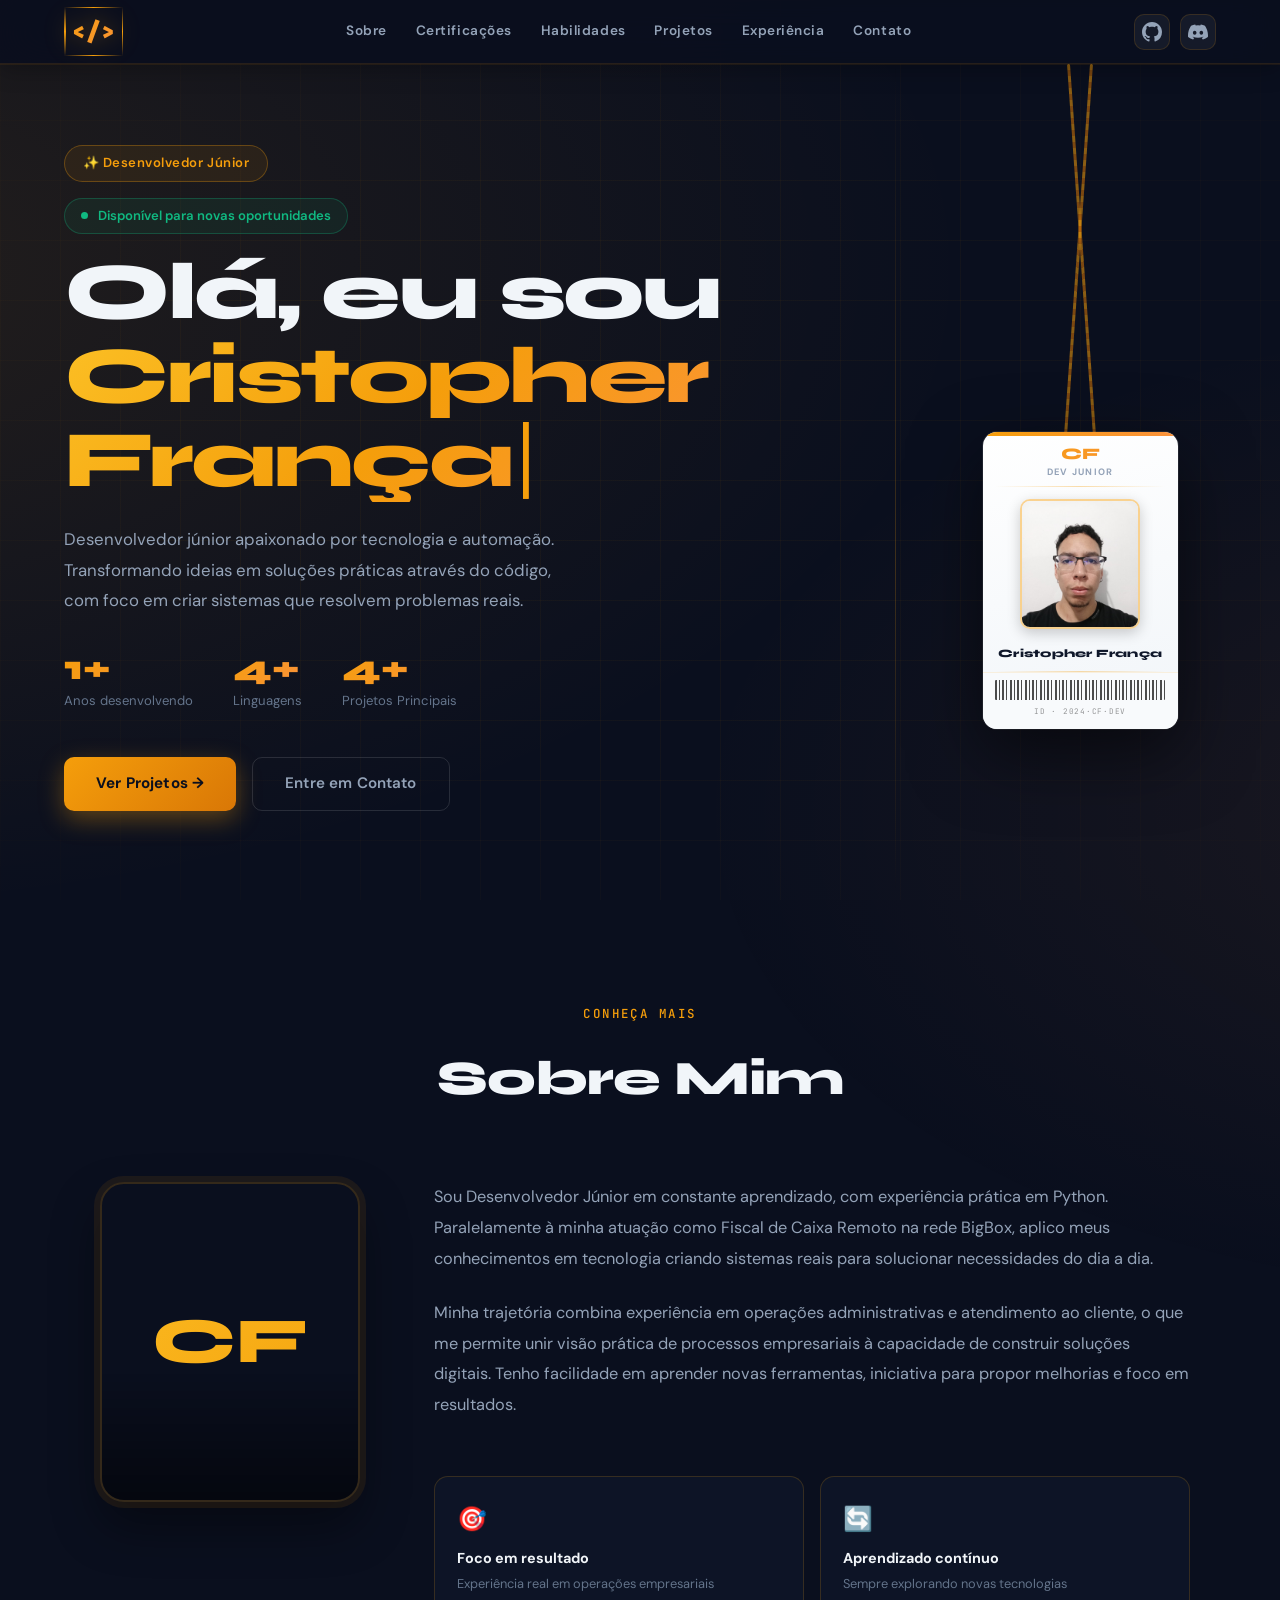
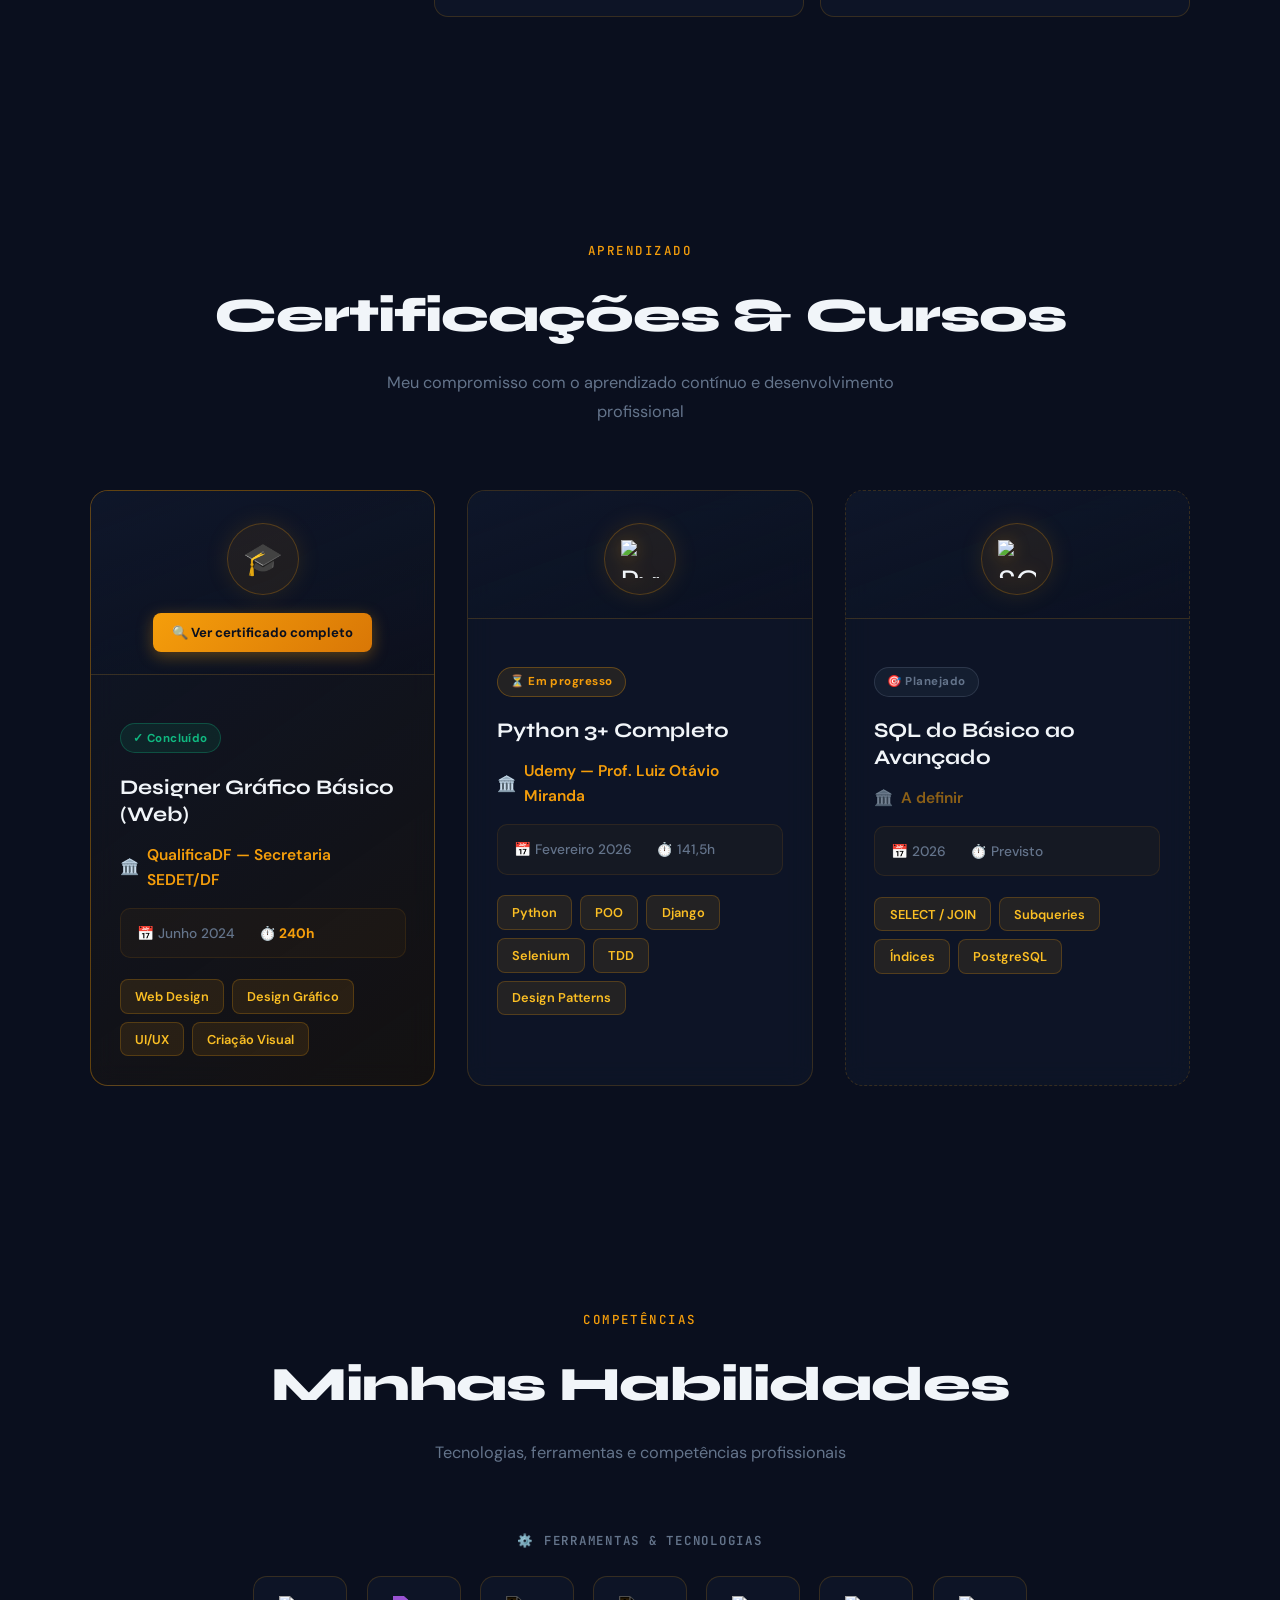
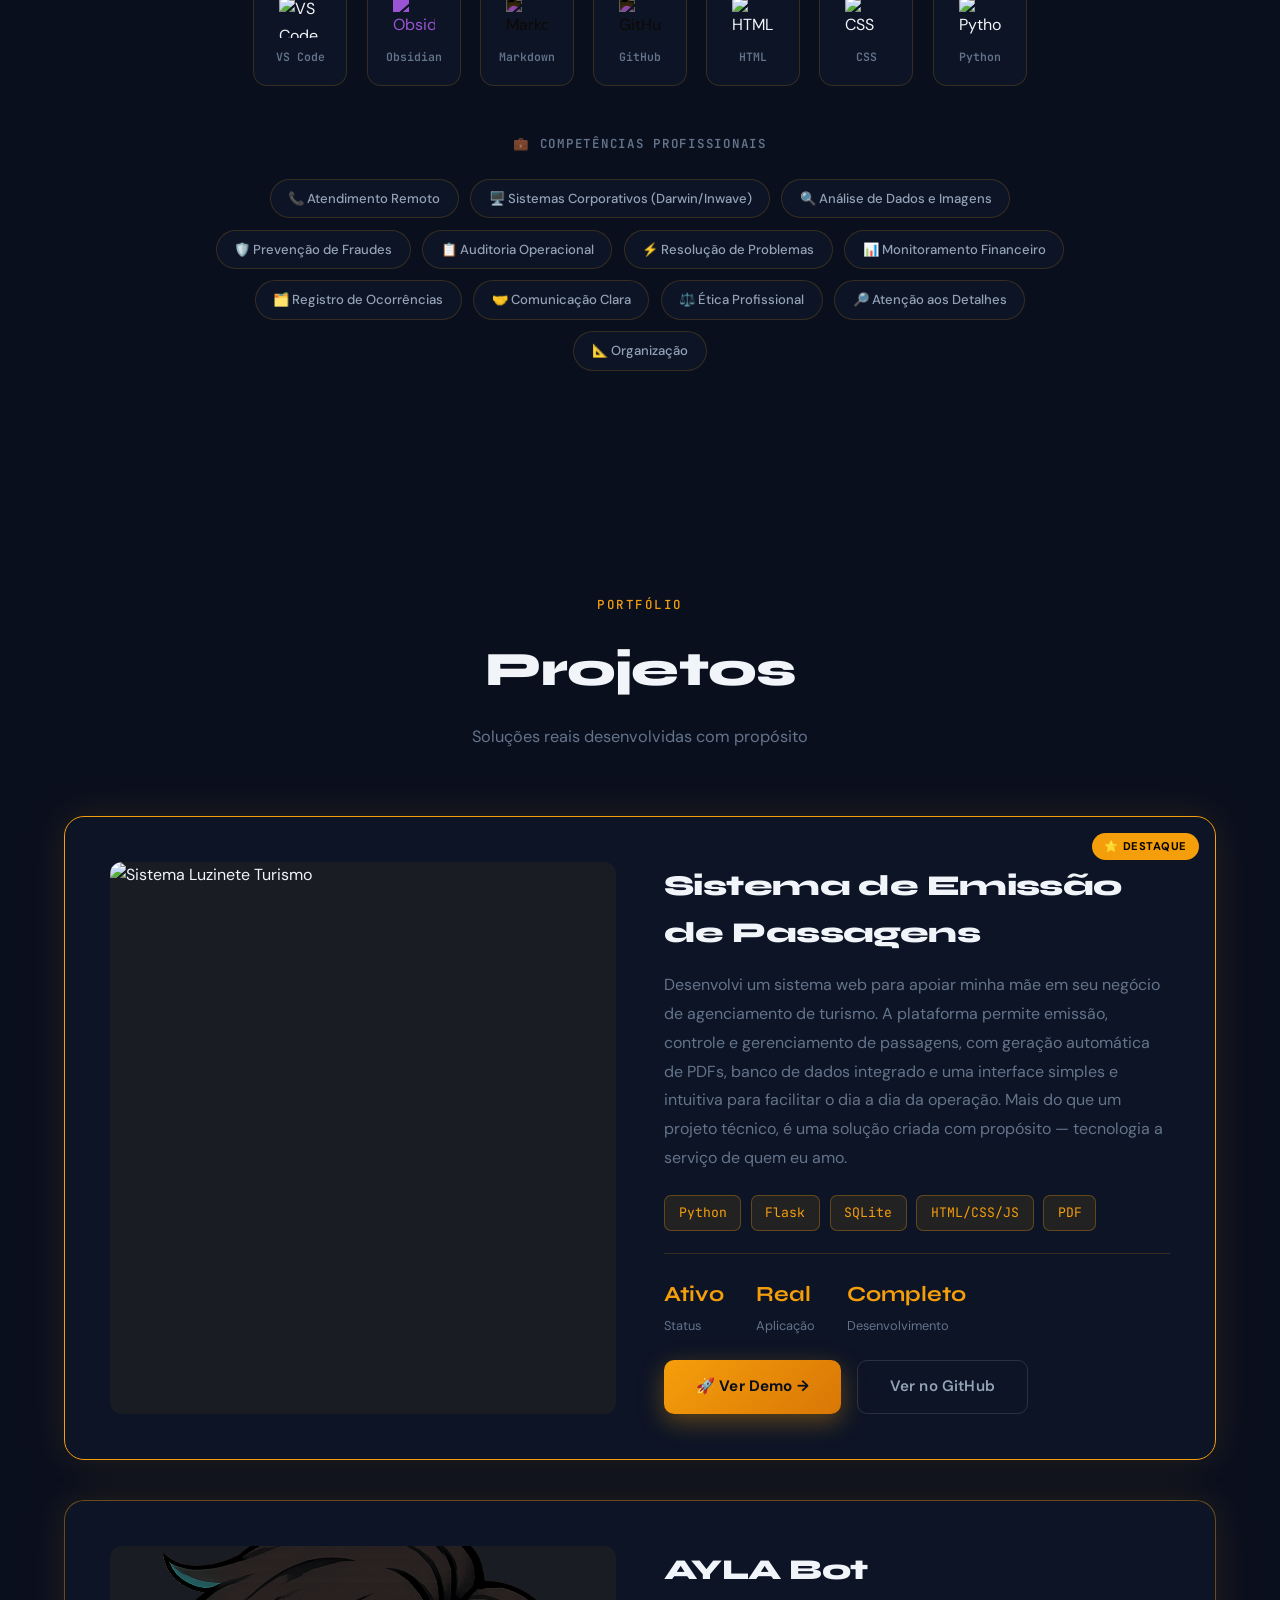
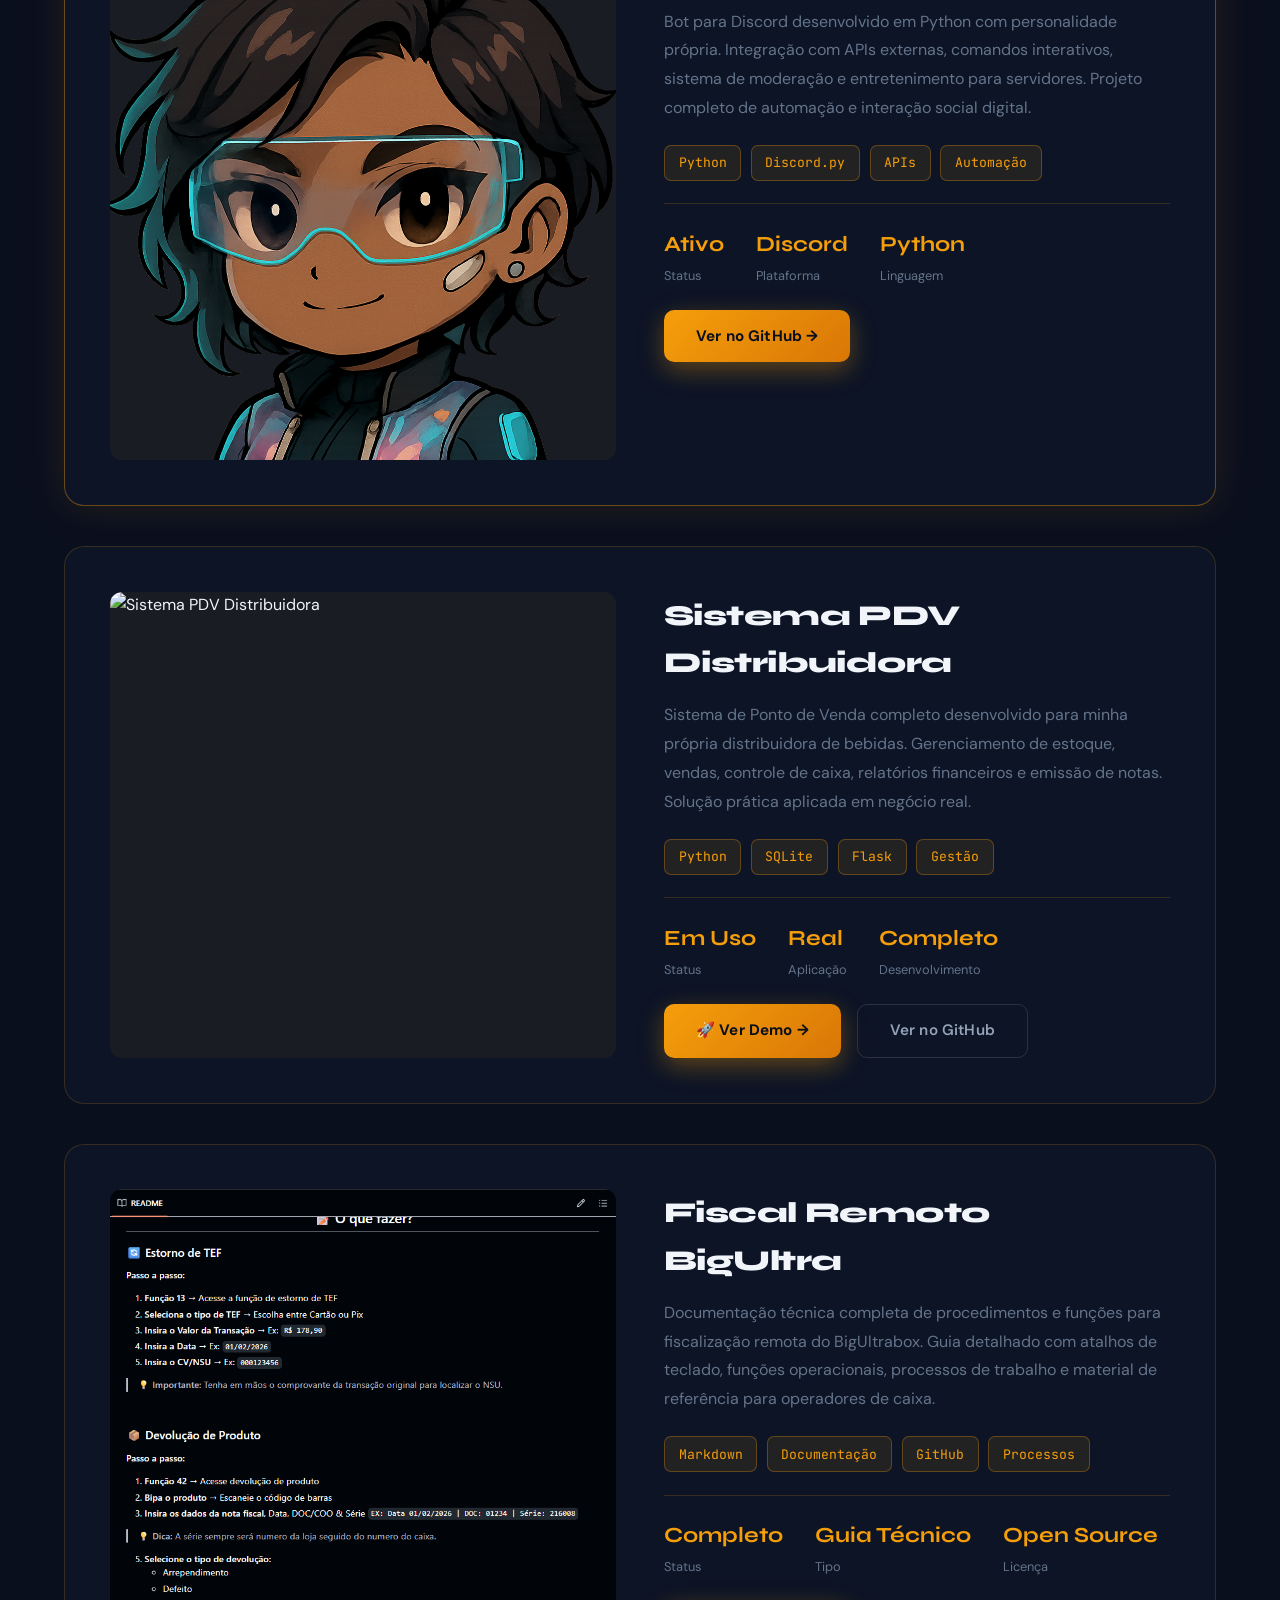
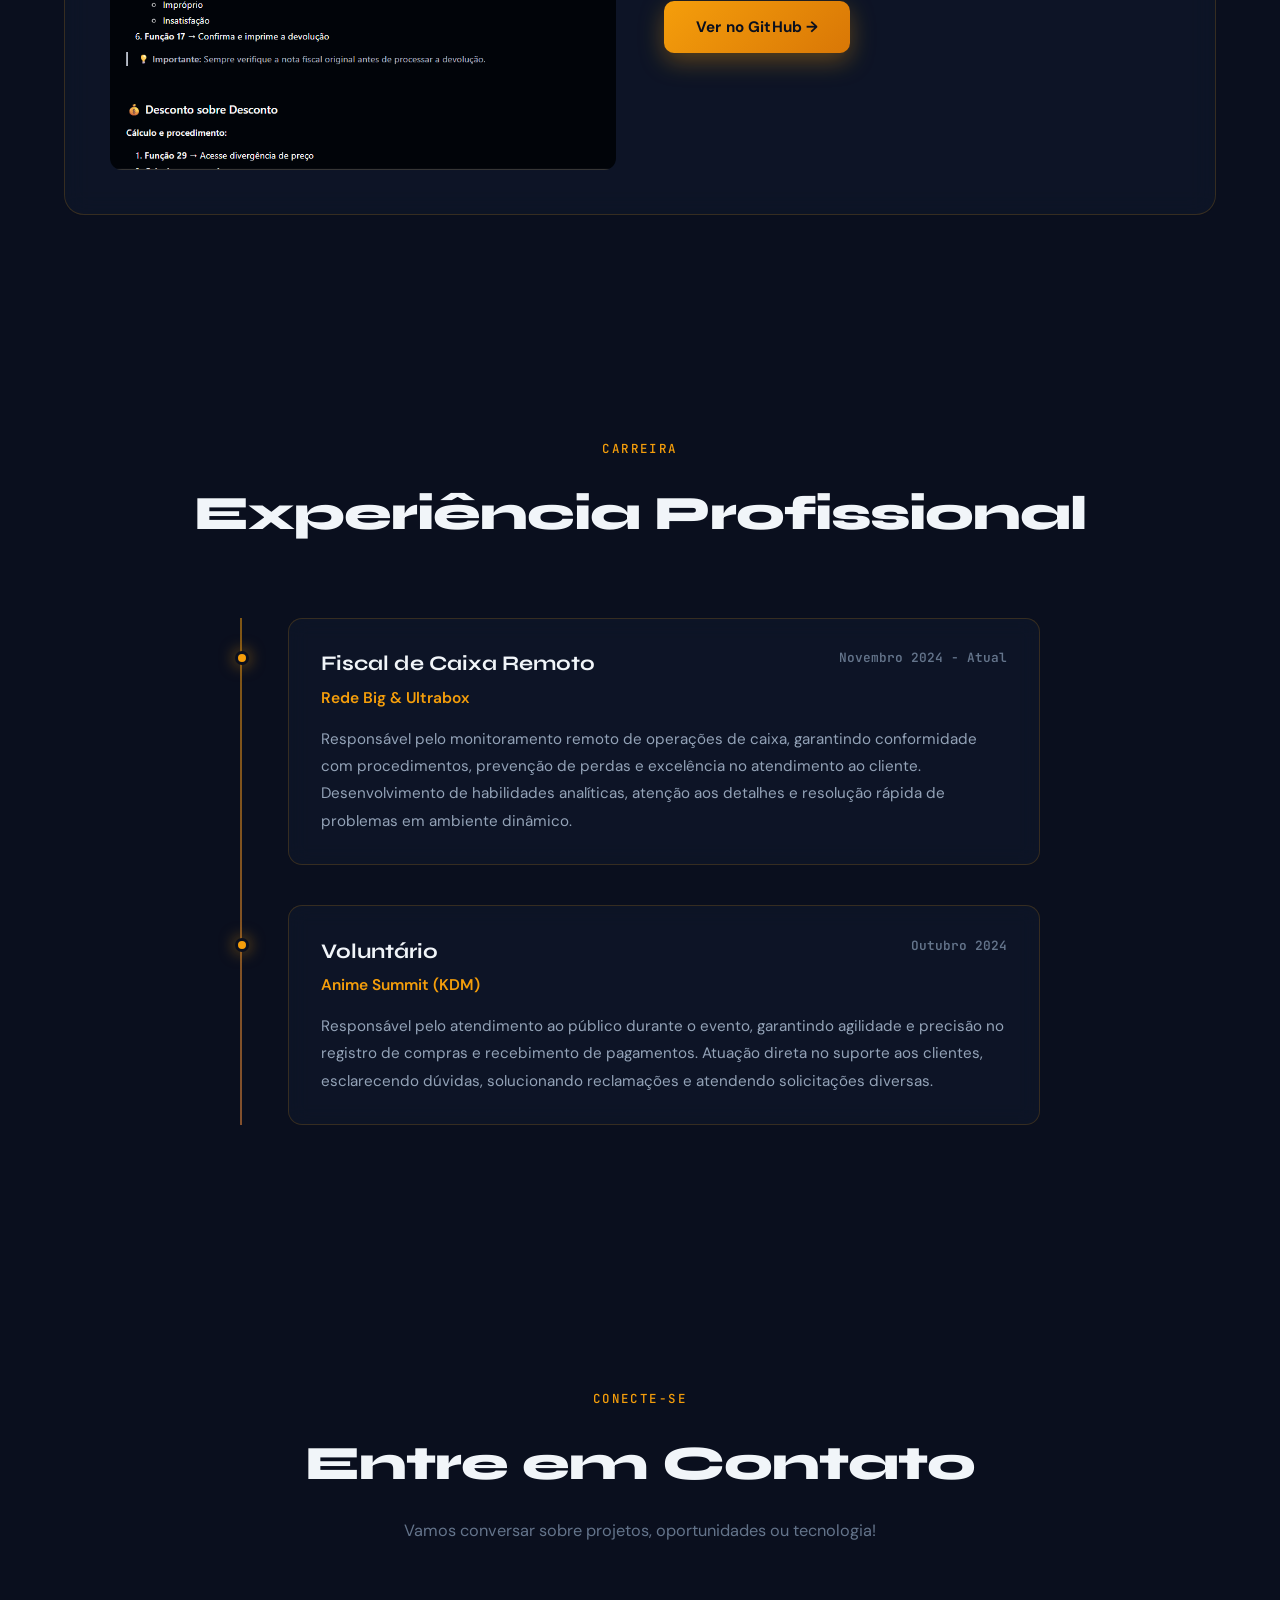
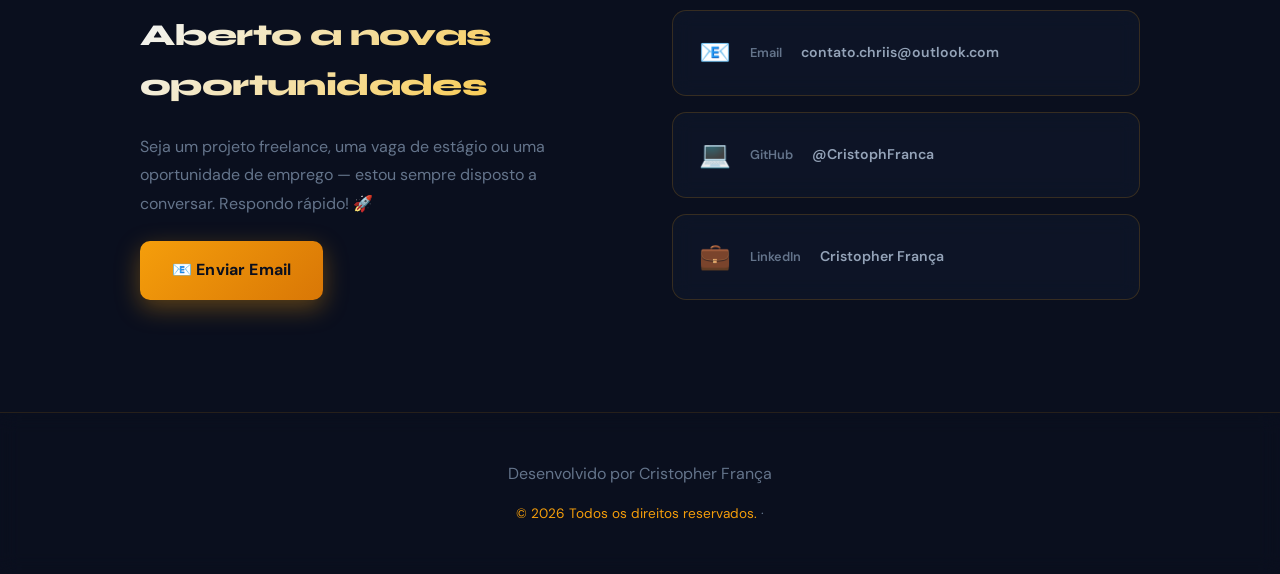
==== commit 813a0b23: "v1.9" ====
--- a/index.html
+++ b/index.html
@@ -4,7 +4,7 @@
     <meta charset="UTF-8">
     <meta name="viewport" content="width=device-width, initial-scale=1.0">
     <meta name="description" content="Portfólio profissional de Cristopher França - Desenvolvedor Júnior e Fiscal de Caixa">
-    <meta name="keywords" content="Cristopher França, desenvolvedor júnior, Python, JavaScript, TypeScript, portfolio">
+    <meta name="keywords" content="Cristopher França, desenvolvedor júnior, Python, portfolio">
     <meta name="author" content="Cristopher França">
     <meta property="og:type" content="website">
     <meta property="og:title" content="Cristopher França - Desenvolvedor Júnior">
@@ -27,6 +27,7 @@
             <a href="#habilidades">Habilidades</a>
             <a href="#projetos">Projetos</a>
             <a href="#experiencia">Experiência</a>
+            <a href="#contato">Contato</a>
         </nav>
         <div class="header-icones">
             <a href="https://github.com/CristophFranca" target="_blank" rel="noopener noreferrer" class="header-icone-btn" title="GitHub">
@@ -67,15 +68,15 @@
             
             <div class="estatisticas-hero">
                 <div class="estatistica">
-                    <div class="numero-estatistica" data-target="1">0</div>
+                    <div class="numero-estatistica" data-target="1">1</div>
                     <div class="label-estatistica">Anos desenvolvendo</div>
                 </div>
                 <div class="estatistica">
-                    <div class="numero-estatistica" data-target="2">0</div>
+                    <div class="numero-estatistica" data-target="4">2</div>
                     <div class="label-estatistica">Linguagens</div>
                 </div>
                 <div class="estatistica">
-                    <div class="numero-estatistica" data-target="3">0</div>
+                    <div class="numero-estatistica" data-target="4">4</div>
                     <div class="label-estatistica">Projetos Principais</div>
                 </div>
             </div>
@@ -132,7 +133,7 @@
             <!-- TEXTO + DESTAQUES -->
             <div class="sobre-conteudo-col">
                 <div class="sobre-texto">
-                    <p>Sou Desenvolvedor Júnior em constante aprendizado, com experiência prática em Python, JavaScript e TypeScript. Paralelamente à minha atuação como Fiscal de Caixa Remoto na rede BigBox, aplico meus conhecimentos em tecnologia criando sistemas reais para solucionar necessidades do dia a dia.</p>
+                    <p>Sou Desenvolvedor Júnior em constante aprendizado, com experiência prática em Python. Paralelamente à minha atuação como Fiscal de Caixa Remoto na rede BigBox, aplico meus conhecimentos em tecnologia criando sistemas reais para solucionar necessidades do dia a dia.</p>
                     <p>Minha trajetória combina experiência em operações administrativas e atendimento ao cliente, o que me permite unir visão prática de processos empresariais à capacidade de construir soluções digitais. Tenho facilidade em aprender novas ferramentas, iniciativa para propor melhorias e foco em resultados.</p>
                 </div>
                 <div class="sobre-destaques">
@@ -305,6 +306,44 @@
         </div>
 
         <div class="grade-projetos">
+
+            <!-- LUZINETE TURISMO — PROJETO EM DESTAQUE -->
+            <div class="card-projeto featured fade-in" style="border-color: var(--accent); position: relative; overflow: hidden;">
+                <div style="position: absolute; top: 1rem; right: 1rem; background: var(--accent); color: #000; font-size: 0.7rem; font-weight: 700; padding: 0.25rem 0.75rem; border-radius: 999px; letter-spacing: 0.05em; z-index: 2;">⭐ DESTAQUE</div>
+                <div class="imagem-projeto">
+                    <img src="assets/images/preview-lz.jpg" alt="Sistema Luzinete Turismo">
+                </div>
+                <div class="conteudo-projeto">
+                    <h3>Sistema de Emissão de Passagens</h3>
+                    <p class="descricao-projeto">Desenvolvi um sistema web para apoiar minha mãe em seu negócio de agenciamento de turismo. A plataforma permite emissão, controle e gerenciamento de passagens, com geração automática de PDFs, banco de dados integrado e uma interface simples e intuitiva para facilitar o dia a dia da operação. Mais do que um projeto técnico, é uma solução criada com propósito — tecnologia a serviço de quem eu amo.</p>
+                    <div class="tags-tecnologia">
+                        <span class="tag-tech">Python</span>
+                        <span class="tag-tech">Flask</span>
+                        <span class="tag-tech">SQLite</span>
+                        <span class="tag-tech">HTML/CSS/JS</span>
+                        <span class="tag-tech">PDF</span>
+                    </div>
+                    <div class="estatisticas-projeto">
+                        <div class="estatistica-projeto">
+                            <div class="valor-estatistica-projeto">Ativo</div>
+                            <div class="label-estatistica-projeto">Status</div>
+                        </div>
+                        <div class="estatistica-projeto">
+                            <div class="valor-estatistica-projeto">Real</div>
+                            <div class="label-estatistica-projeto">Aplicação</div>
+                        </div>
+                        <div class="estatistica-projeto">
+                            <div class="valor-estatistica-projeto">Completo</div>
+                            <div class="label-estatistica-projeto">Desenvolvimento</div>
+                        </div>
+                    </div>
+                    <div style="margin-top: 1.5rem; display: flex; gap: 1rem; flex-wrap: wrap;">
+                        <a href="https://cristophfranca.github.io/site-luzinete-turismo" target="_blank" rel="noopener noreferrer" class="botao botao-primario">🚀 Ver Demo →</a>
+                        <a href="https://github.com/CristophFranca/site-luzinete-turismo" target="_blank" rel="noopener noreferrer" class="botao botao-secundario">Ver no GitHub</a>
+                    </div>
+                </div>
+            </div>
+
             <div class="card-projeto featured fade-in">
                 <div class="imagem-projeto"><img src="assets/images/ayla.png" alt="AYLA Bot"></div>
                 <div class="conteudo-projeto">
@@ -335,7 +374,7 @@
             </div>
             
             <div class="card-projeto fade-in">
-                <div class="imagem-projeto"><img src="assets/images/SiXPDV.jpeg" alt="Sistema PDV Distribuidora"></div>
+                <div class="imagem-projeto"><img src="assets/images/preview-pdv.jpg" alt="Sistema PDV Distribuidora"></div>
                 <div class="conteudo-projeto">
                     <h3>Sistema PDV Distribuidora</h3>
                     <p class="descricao-projeto">Sistema de Ponto de Venda completo desenvolvido para minha própria distribuidora de bebidas. Gerenciamento de estoque, vendas, controle de caixa, relatórios financeiros e emissão de notas. Solução prática aplicada em negócio real.</p>
@@ -368,7 +407,7 @@
 
             <div class="card-projeto fade-in">
                 <div class="imagem-projeto">
-                    <img src="assets/images/fiscalremoto.png" alt="Fiscal Remoto BigUltra" style="object-fit: cover; object-position: center;">
+                    <img src="assets/images/preview-fr.png" alt="Fiscal Remoto BigUltra" style="object-fit: cover; object-position: center;">
                 </div>
                 <div class="conteudo-projeto">
                     <h3>Fiscal Remoto BigUltra</h3>
@@ -474,12 +513,9 @@
     </section>
     
     <footer>
-        <p style="color: var(--muted); margin-bottom: 1rem;">© 2026 · Desenvolvido por Cristopher França</p>
+        <p style="color: var(--muted); margin-bottom: 1rem;">Desenvolvido por Cristopher França</p>
         <p style="color: var(--muted); font-size: 0.85rem;">
-            <span style="color: var(--gold);">Python</span> · 
-            <span style="color: var(--gold);">JavaScript</span> · 
-            <span style="color: var(--gold);">TypeScript</span> · 
-            <span style="color: var(--gold);">HTML/CSS</span>
+            <span style="color: var(--gold);">© 2026 Todos os direitos reservados.</span> · 
         </p>
     </footer>
     
--- a/css/style.css
+++ b/css/style.css
@@ -5,6 +5,7 @@
     --gold-lt: #fbbf24;
     --gold-dk: #d97706;
     --amber:   #fb923c;
+    --accent:  #f59e0b;
     --dark:    #0a0f1e;
     --dark2:   #0f172a;
     --dark3:   #141e33;
@@ -216,7 +217,6 @@
     -webkit-background-clip: text; -webkit-text-fill-color: transparent; background-clip: text;
     line-height: 1;
 }
-.numero-estatistica::after { content: attr(data-suffix); font-size: 1.6rem; }
 .label-estatistica { color: var(--muted); font-size: .82rem; margin-top: .3rem; }
 .botoes-cta {
     display: flex; gap: 1rem; flex-wrap: wrap;
@@ -259,7 +259,7 @@
 }
 
 /* ── SECTIONS ───────────────────────────────── */
-section { padding: 7rem 5%; max-width: 1400px; margin: 0 auto; }
+section { padding: 7rem 5%; max-width: 1400px; margin: 0 auto; scroll-margin-top: 64px; }
 .cabecalho-secao { text-align: center; margin-bottom: 4rem; }
 .label-secao {
     font-family: 'JetBrains Mono', monospace; color: var(--gold);
@@ -699,3 +699,10 @@
 /* Card vira coluna com ícone no topo */
 .card-certificacao { flex-direction: column; padding: 0; overflow: hidden; }
 .conteudo-certificacao { padding: 1.6rem 1.8rem 1.8rem; display: flex; flex-direction: column; gap: .9rem; }
+
+/* ── ACTIVE NAV HIGHLIGHT ────────────────────── */
+nav a.ativo { color: var(--gold-lt); }
+nav a.ativo::after { width: 100%; }
+
+/* ── GITHUB IMG DARK FIX ─────────────────────── */
+.icone-skill[title="Markdown"] img { filter: invert(1) brightness(.85); }
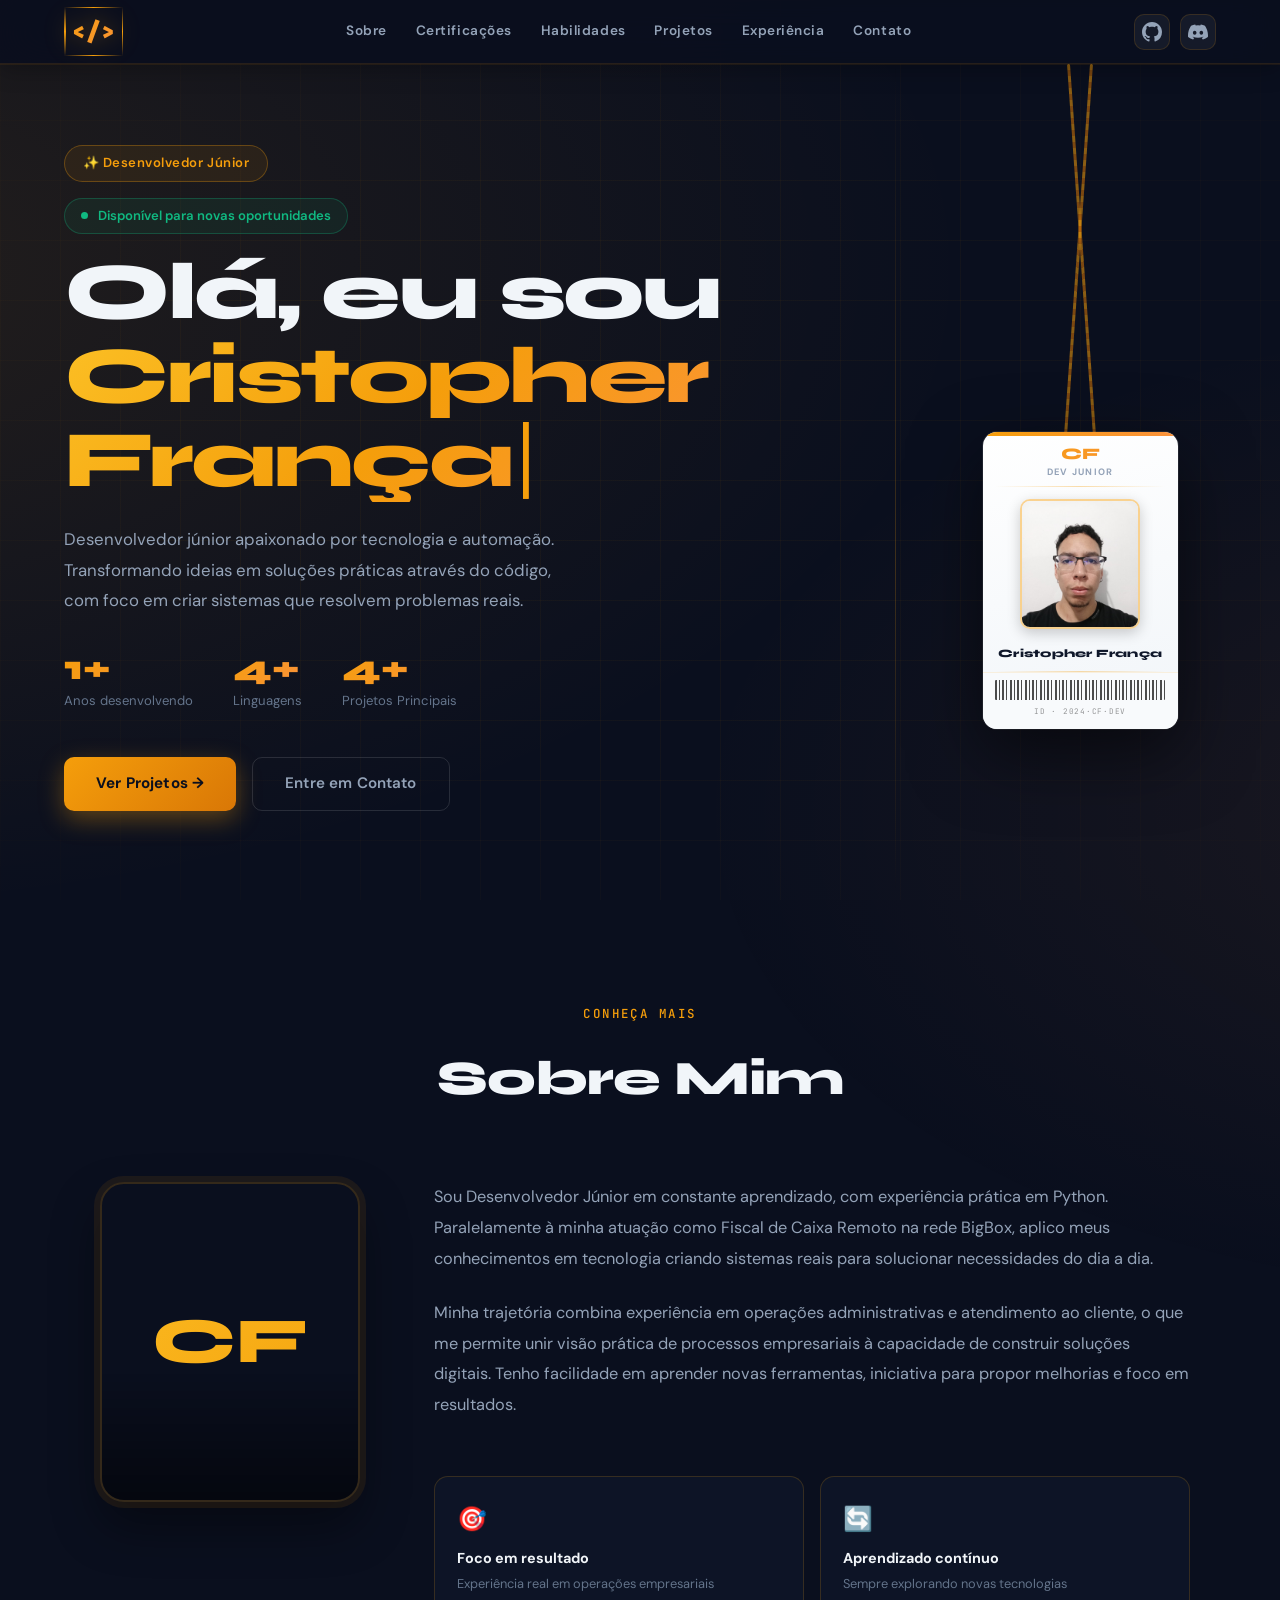
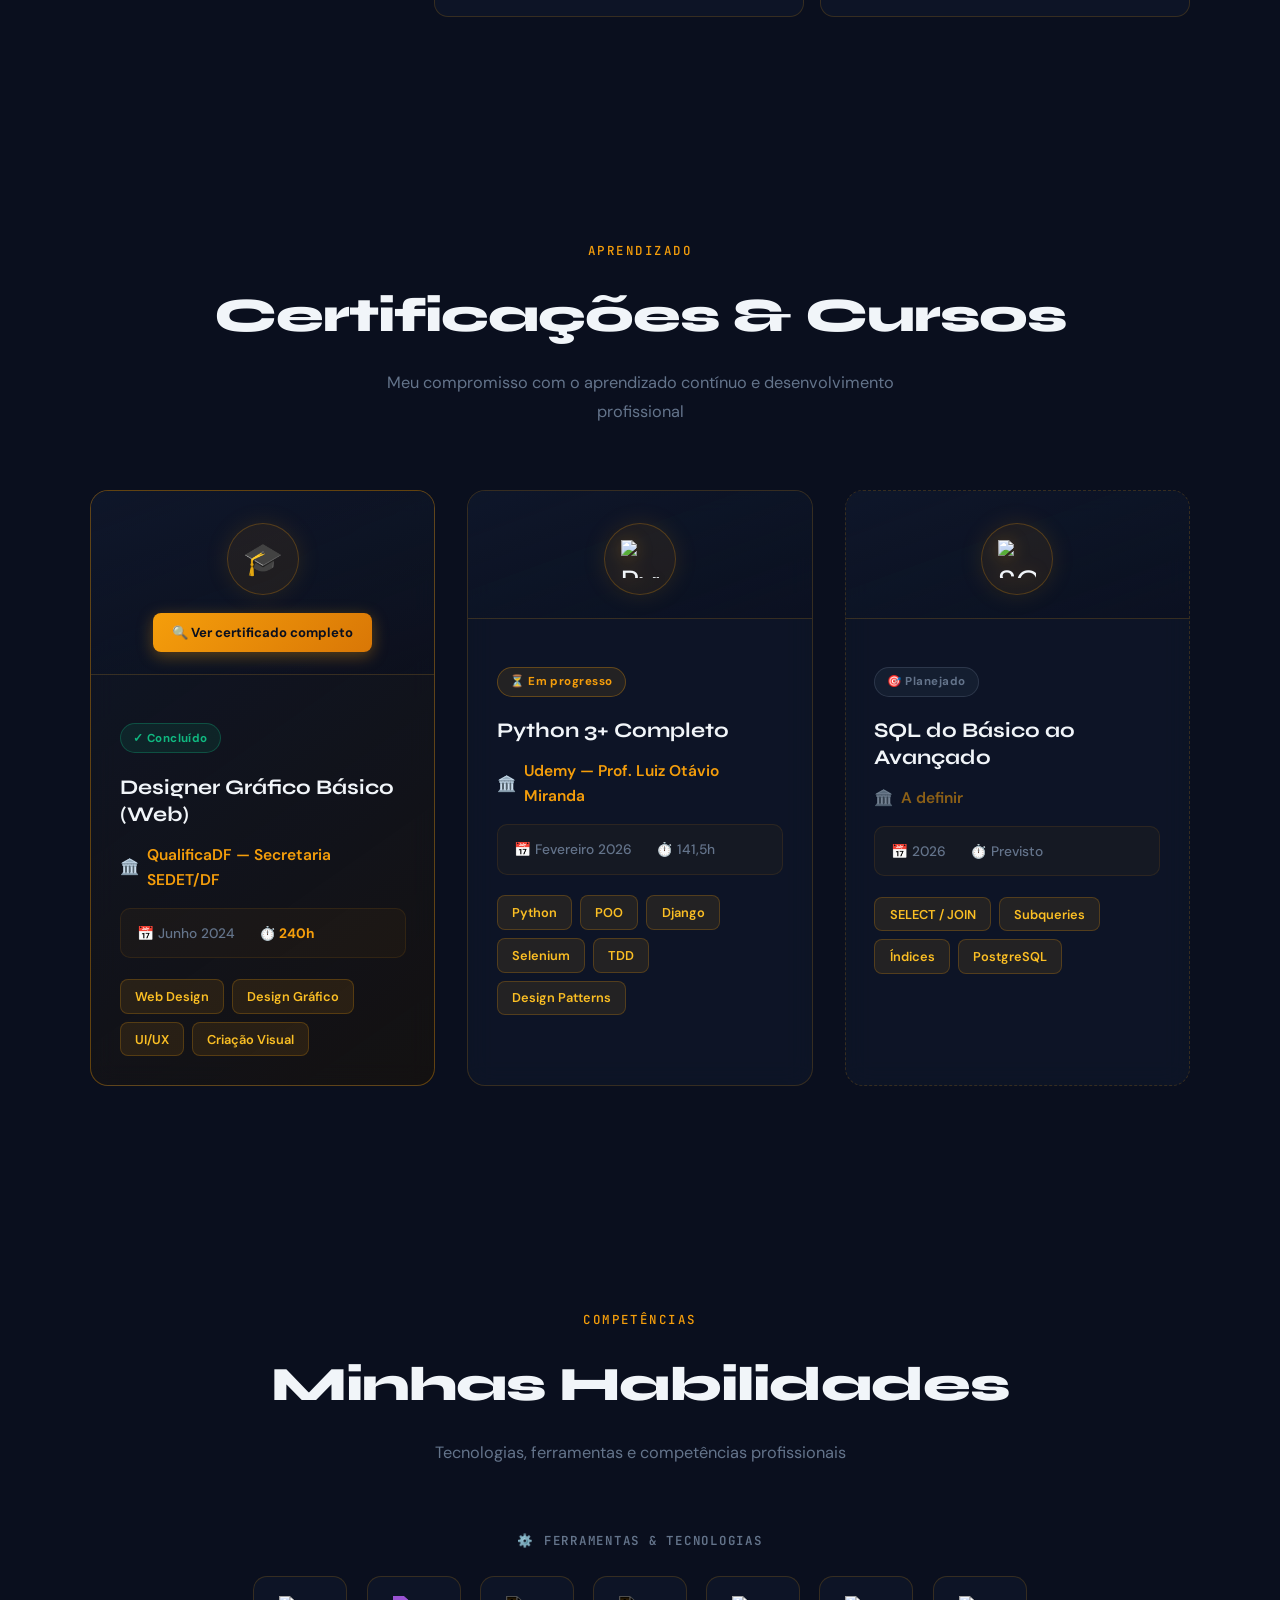
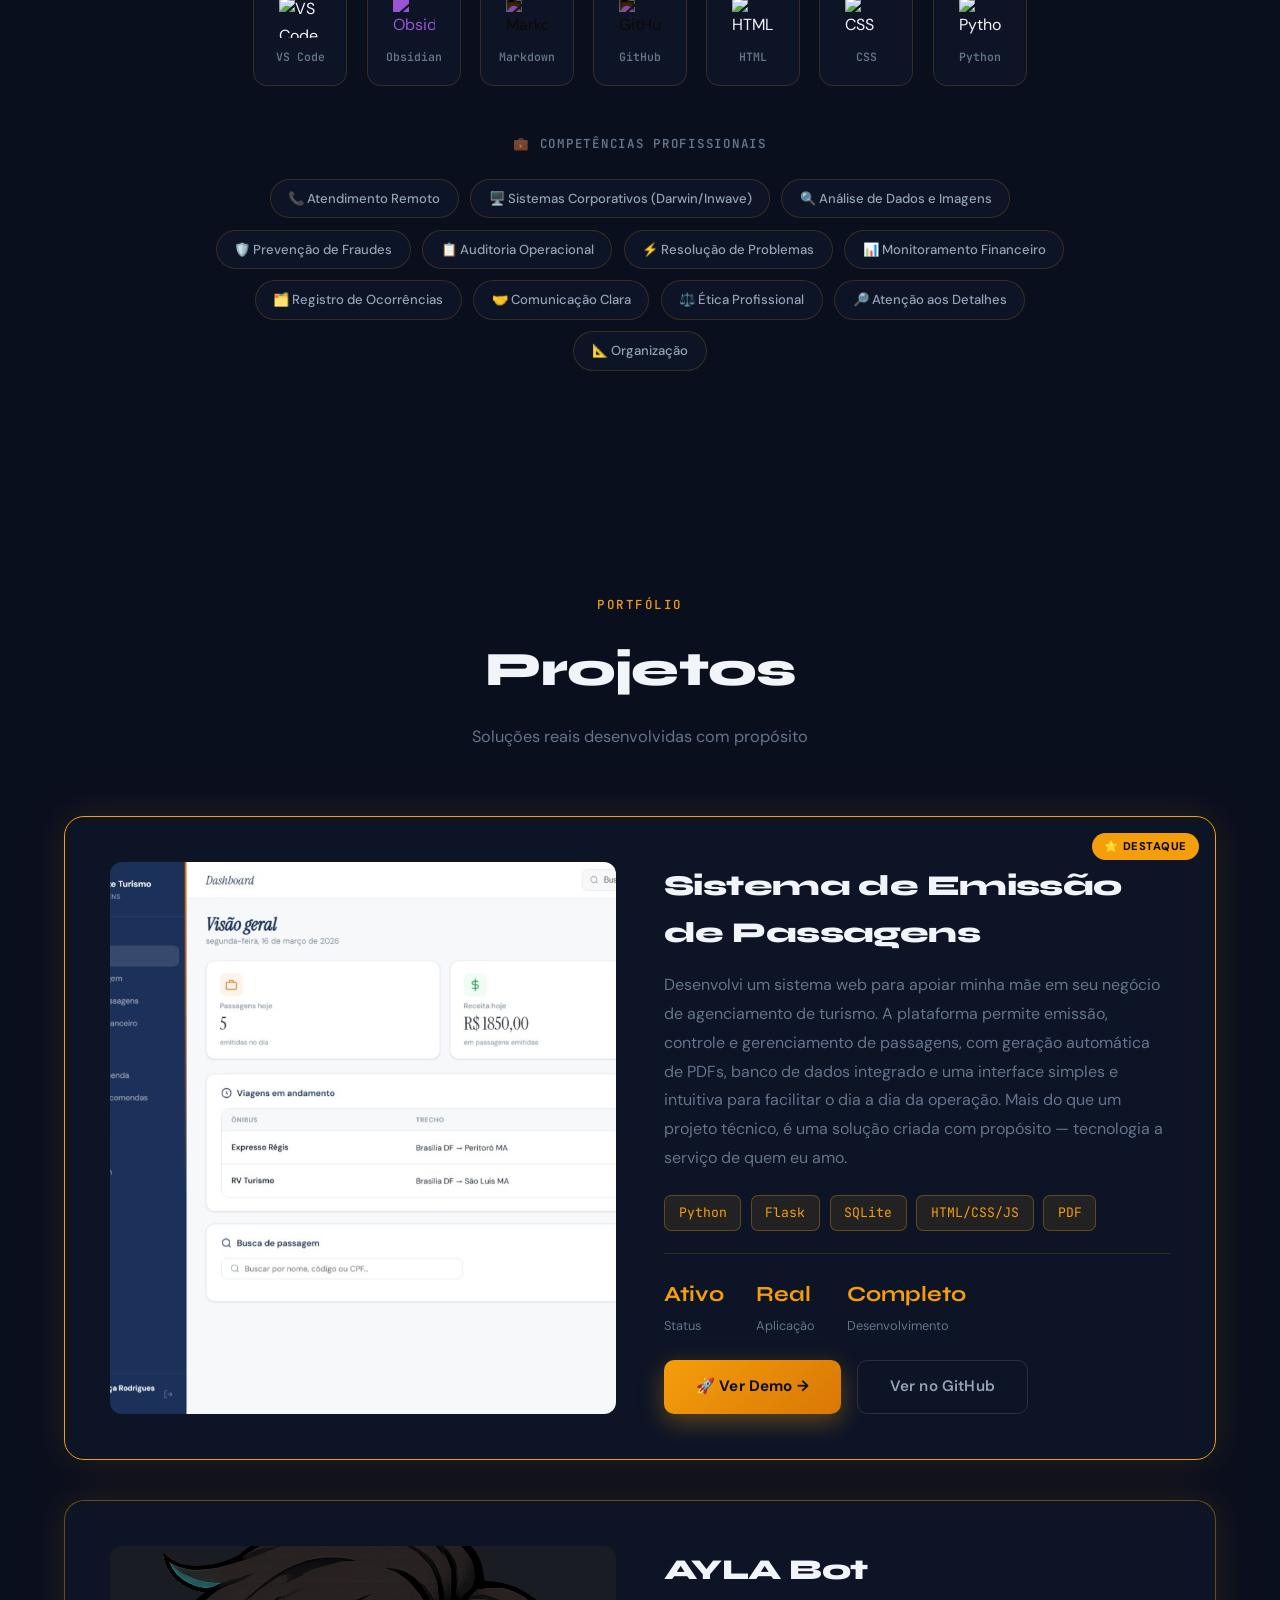
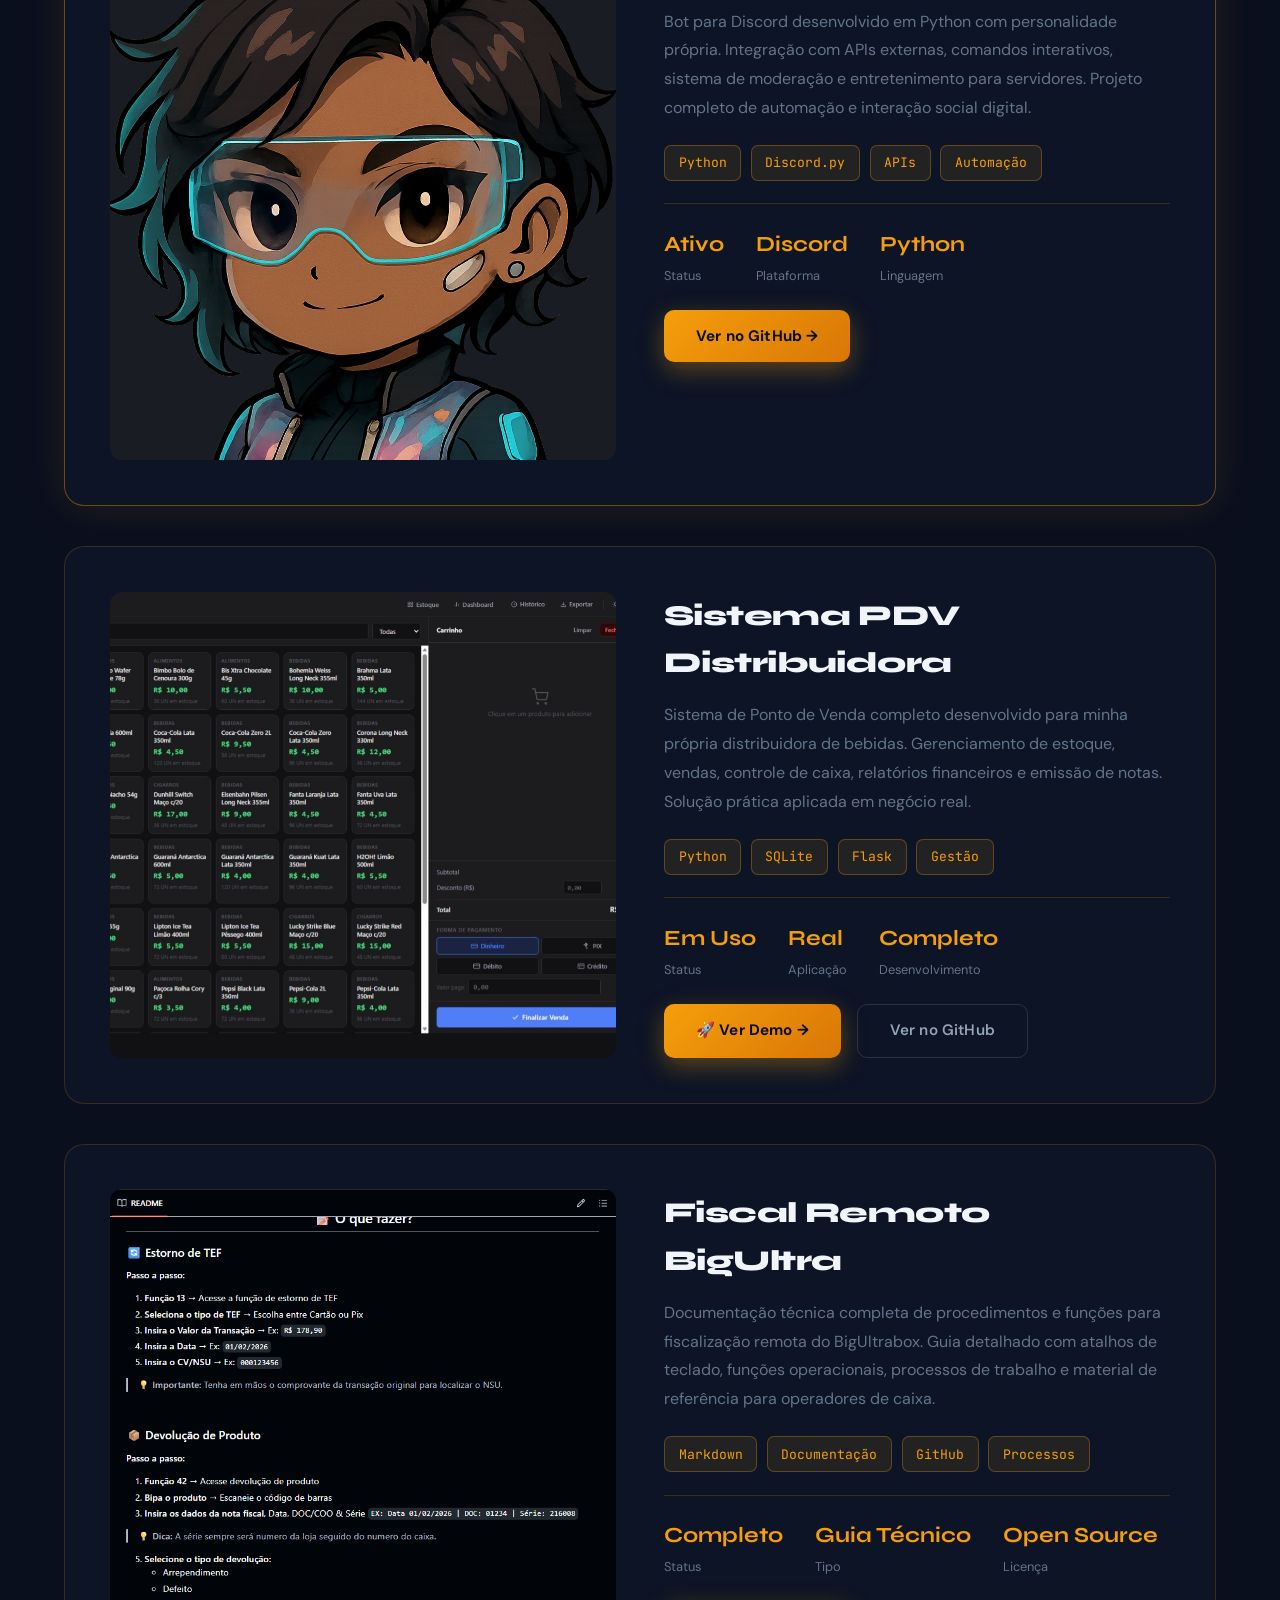
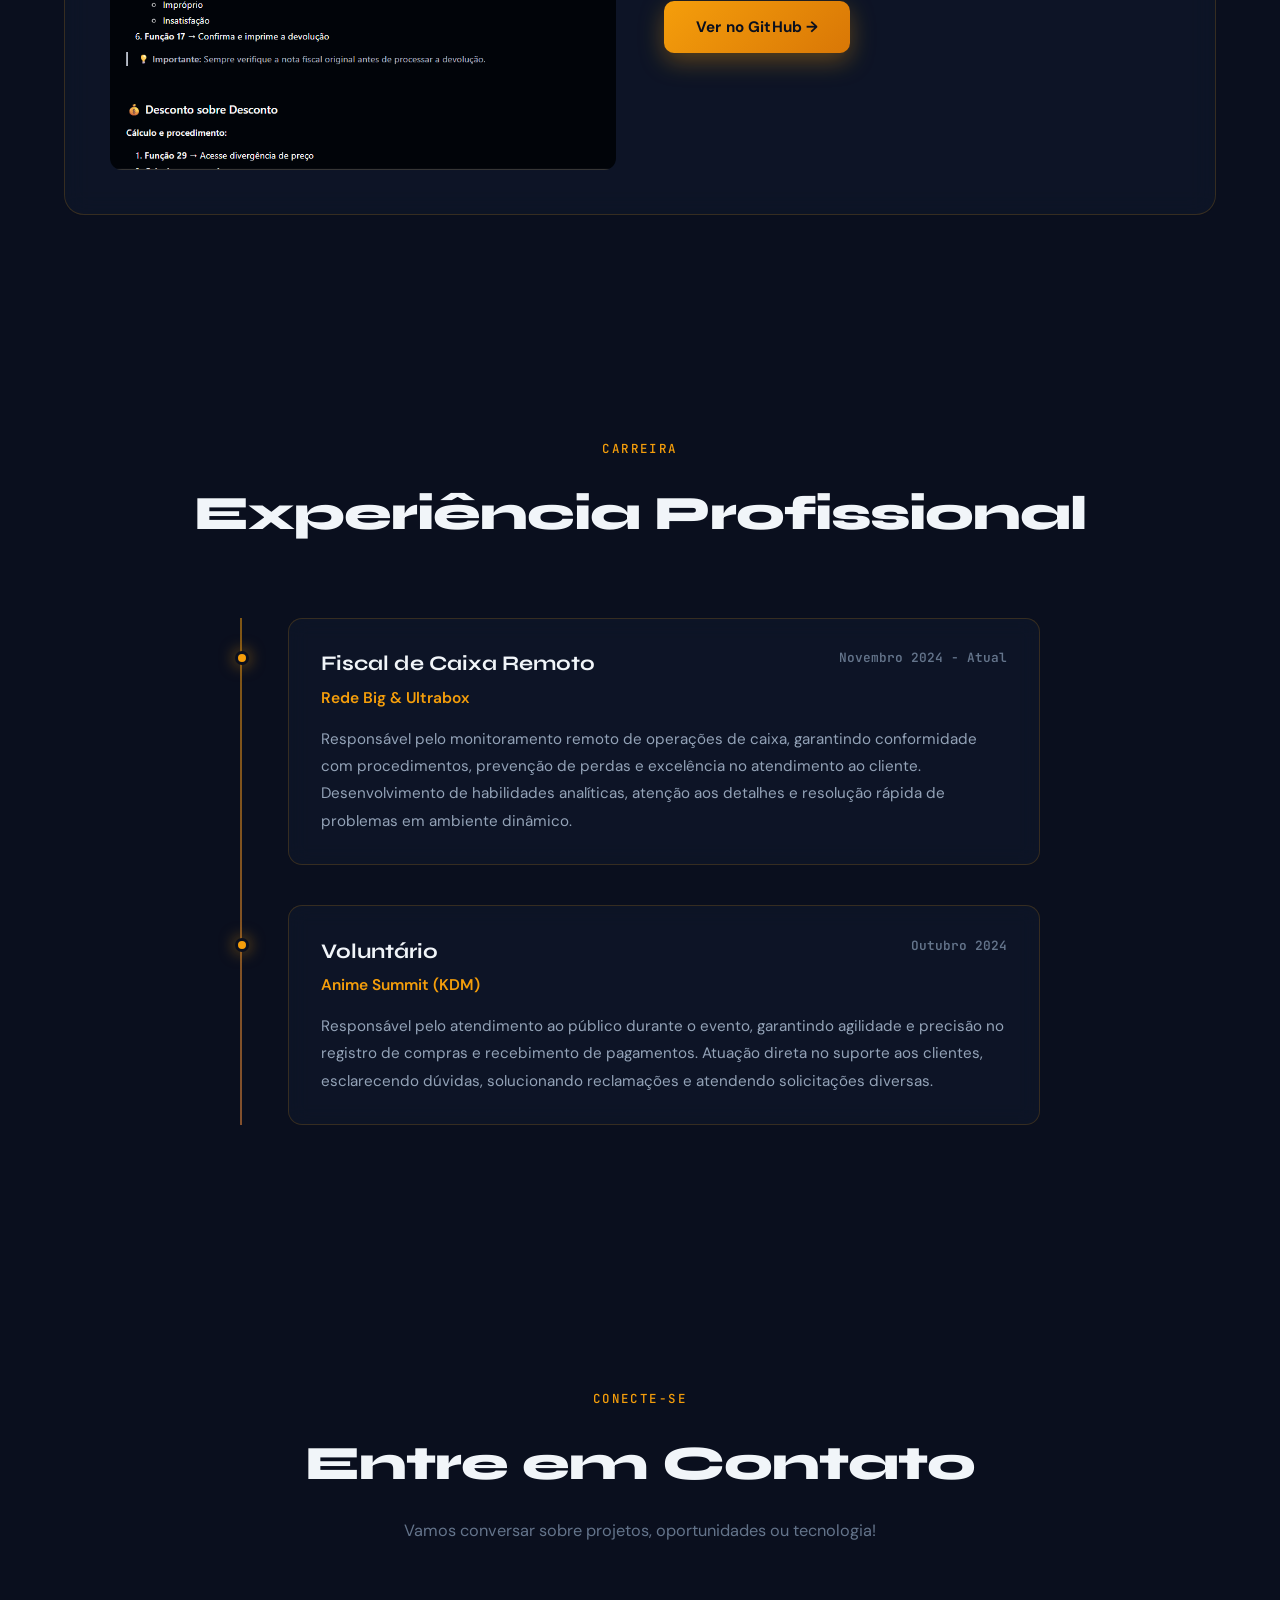
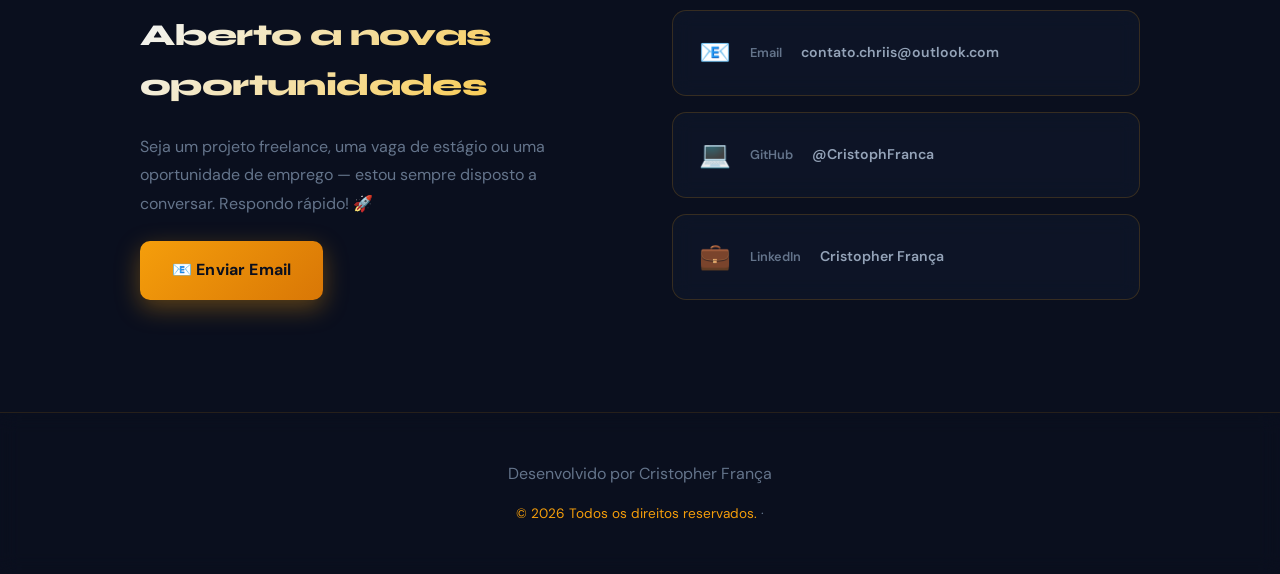
==== commit 29997000: "v1.9" ====
--- a/index.html
+++ b/index.html
@@ -311,7 +311,7 @@
             <div class="card-projeto featured fade-in" style="border-color: var(--accent); position: relative; overflow: hidden;">
                 <div style="position: absolute; top: 1rem; right: 1rem; background: var(--accent); color: #000; font-size: 0.7rem; font-weight: 700; padding: 0.25rem 0.75rem; border-radius: 999px; letter-spacing: 0.05em; z-index: 2;">⭐ DESTAQUE</div>
                 <div class="imagem-projeto">
-                    <img src="assets/images/preview-lz.jpg" alt="Sistema Luzinete Turismo">
+                    <img src="assets/images/preview-lz.JPG" alt="Sistema Luzinete Turismo">
                 </div>
                 <div class="conteudo-projeto">
                     <h3>Sistema de Emissão de Passagens</h3>
@@ -374,7 +374,7 @@
             </div>
             
             <div class="card-projeto fade-in">
-                <div class="imagem-projeto"><img src="assets/images/preview-pdv.jpg" alt="Sistema PDV Distribuidora"></div>
+                <div class="imagem-projeto"><img src="assets/images/preview-pdv.JPG" alt="Sistema PDV Distribuidora"></div>
                 <div class="conteudo-projeto">
                     <h3>Sistema PDV Distribuidora</h3>
                     <p class="descricao-projeto">Sistema de Ponto de Venda completo desenvolvido para minha própria distribuidora de bebidas. Gerenciamento de estoque, vendas, controle de caixa, relatórios financeiros e emissão de notas. Solução prática aplicada em negócio real.</p>
@@ -521,4 +521,4 @@
     
     <script src="js/main.js"></script>
 </body>
-</html>+</html>
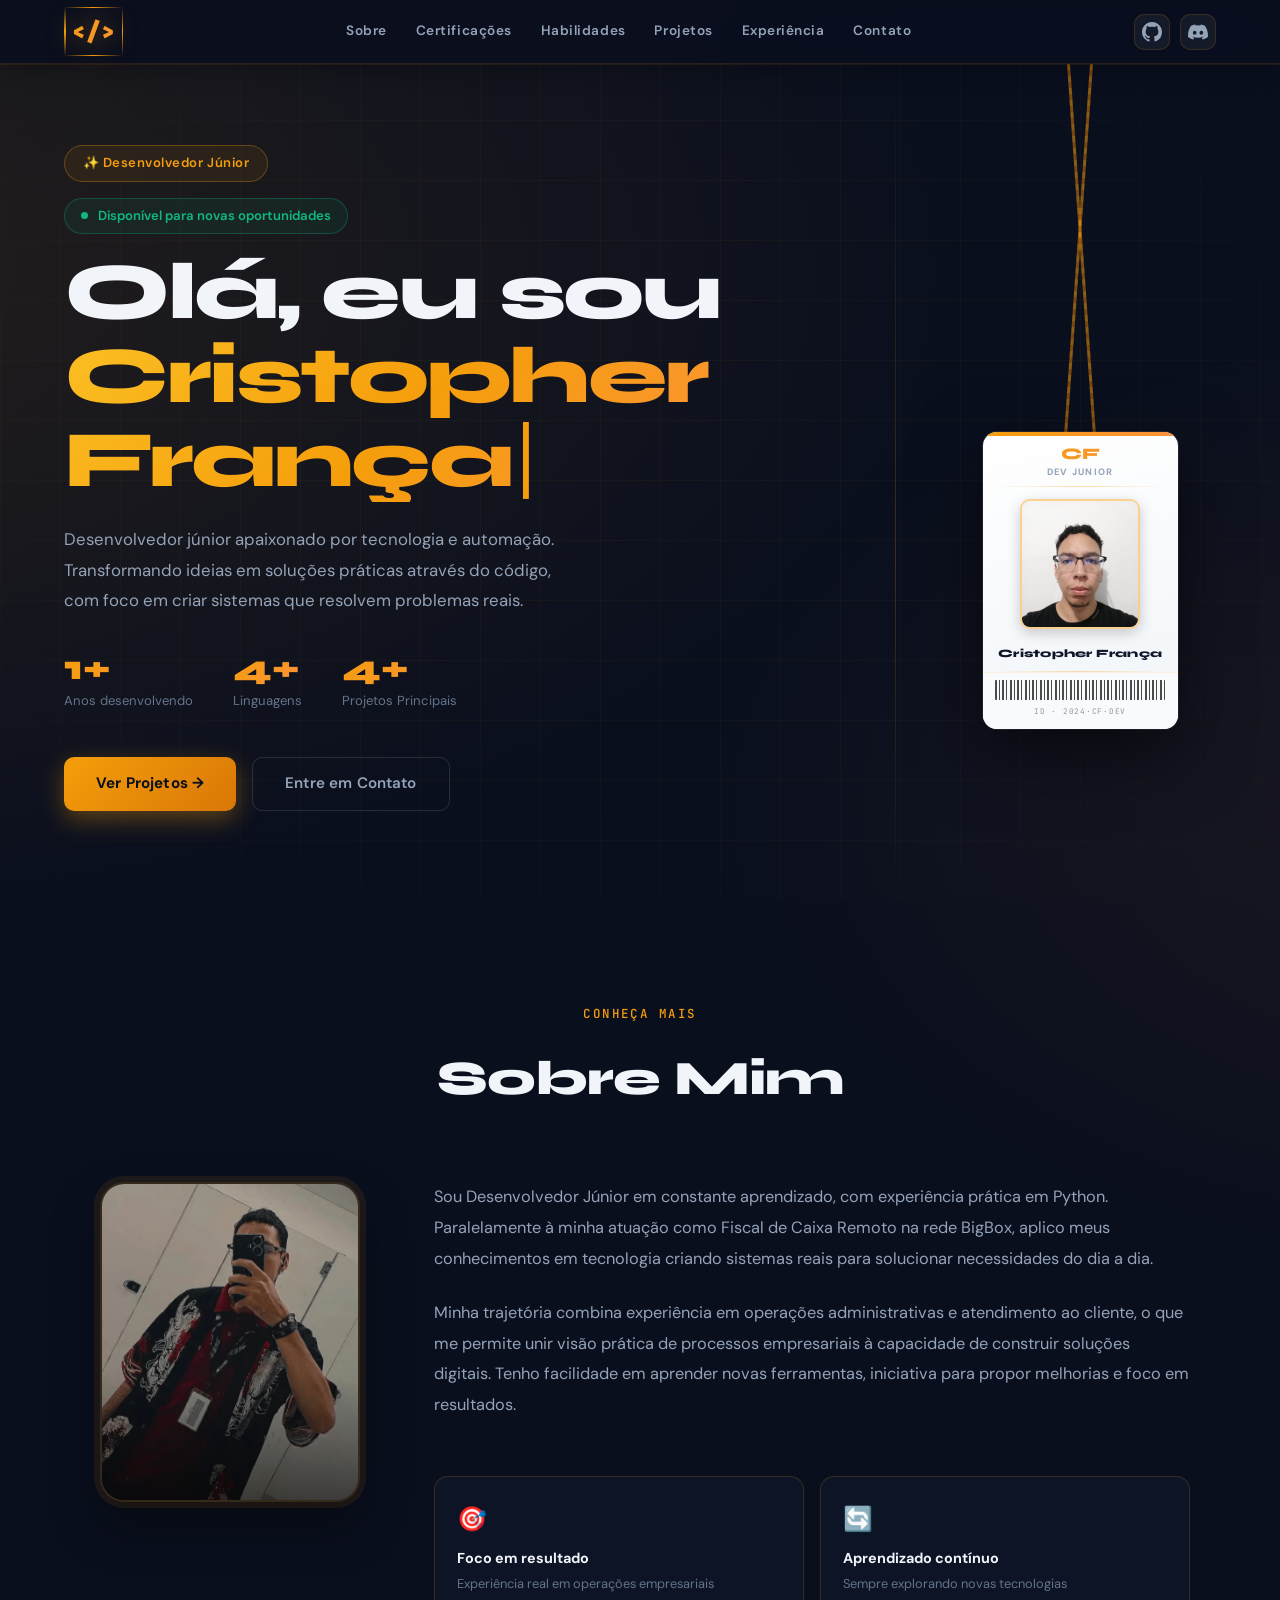
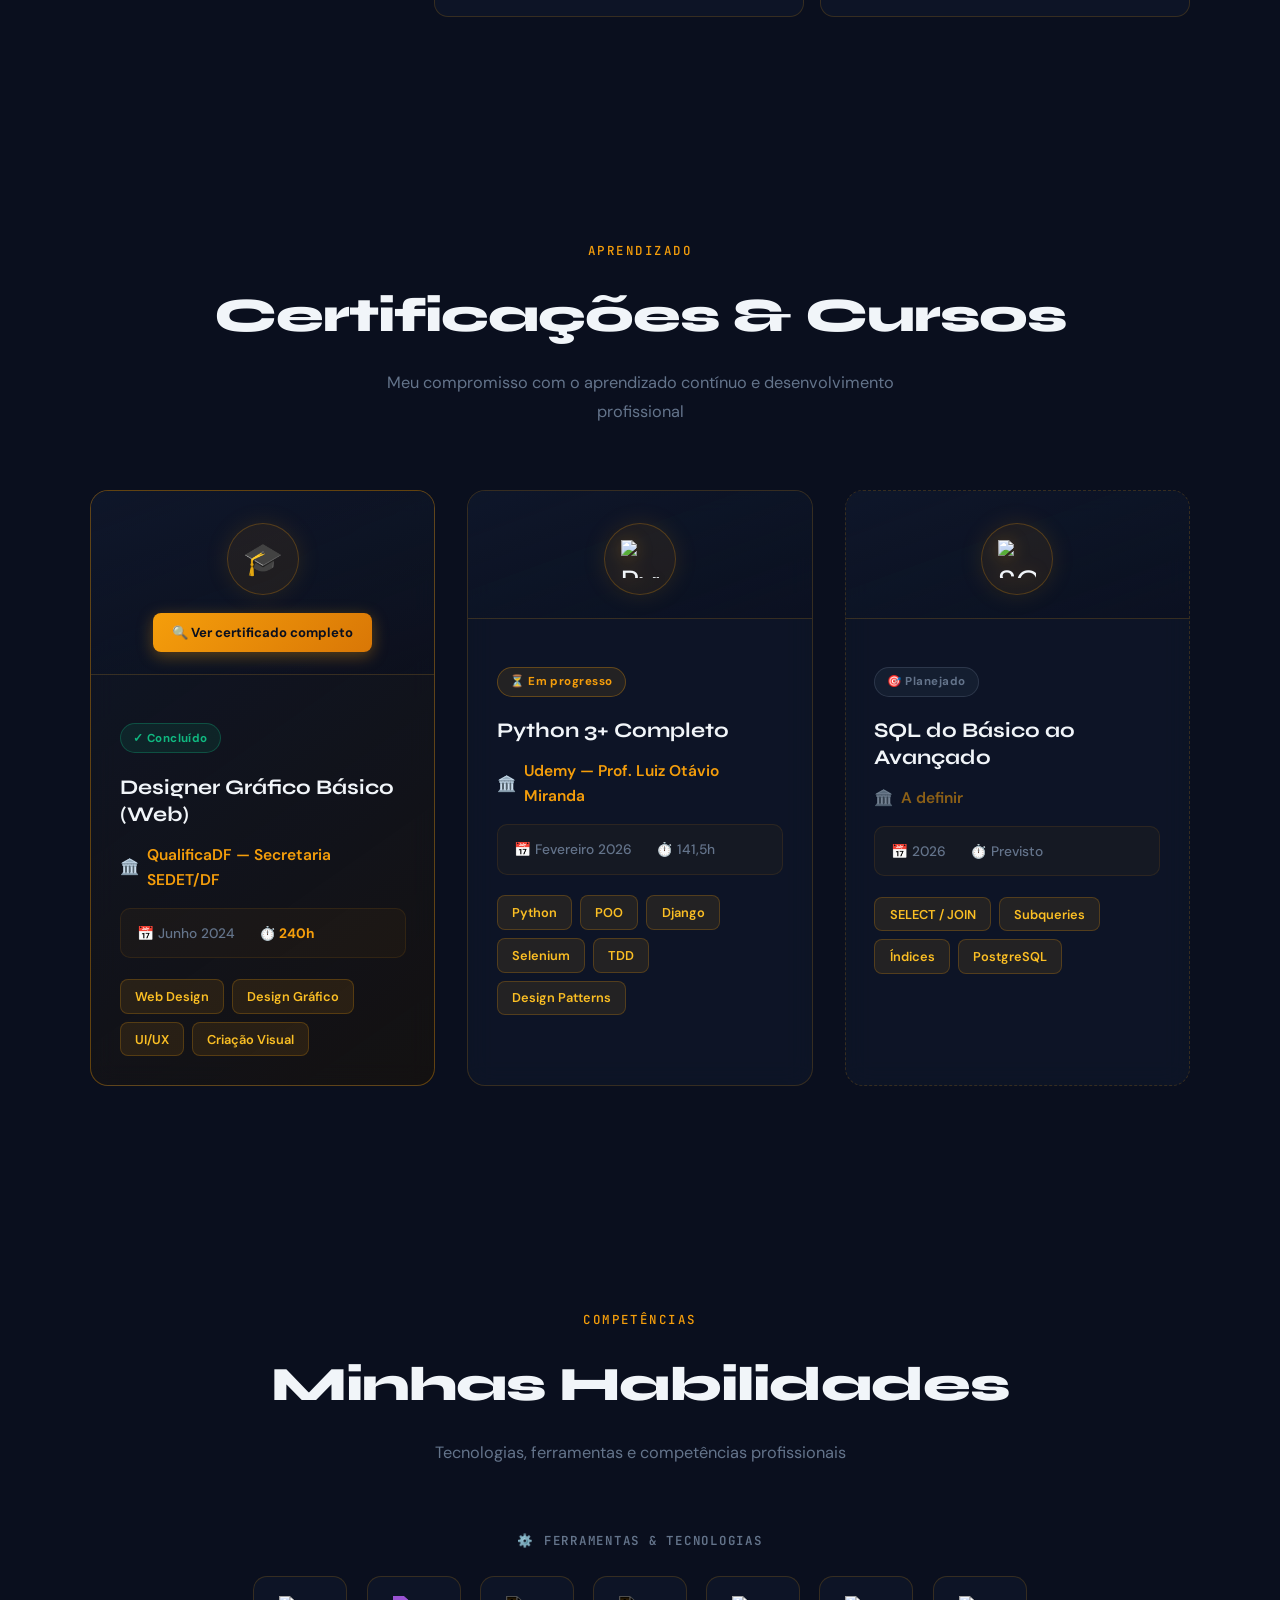
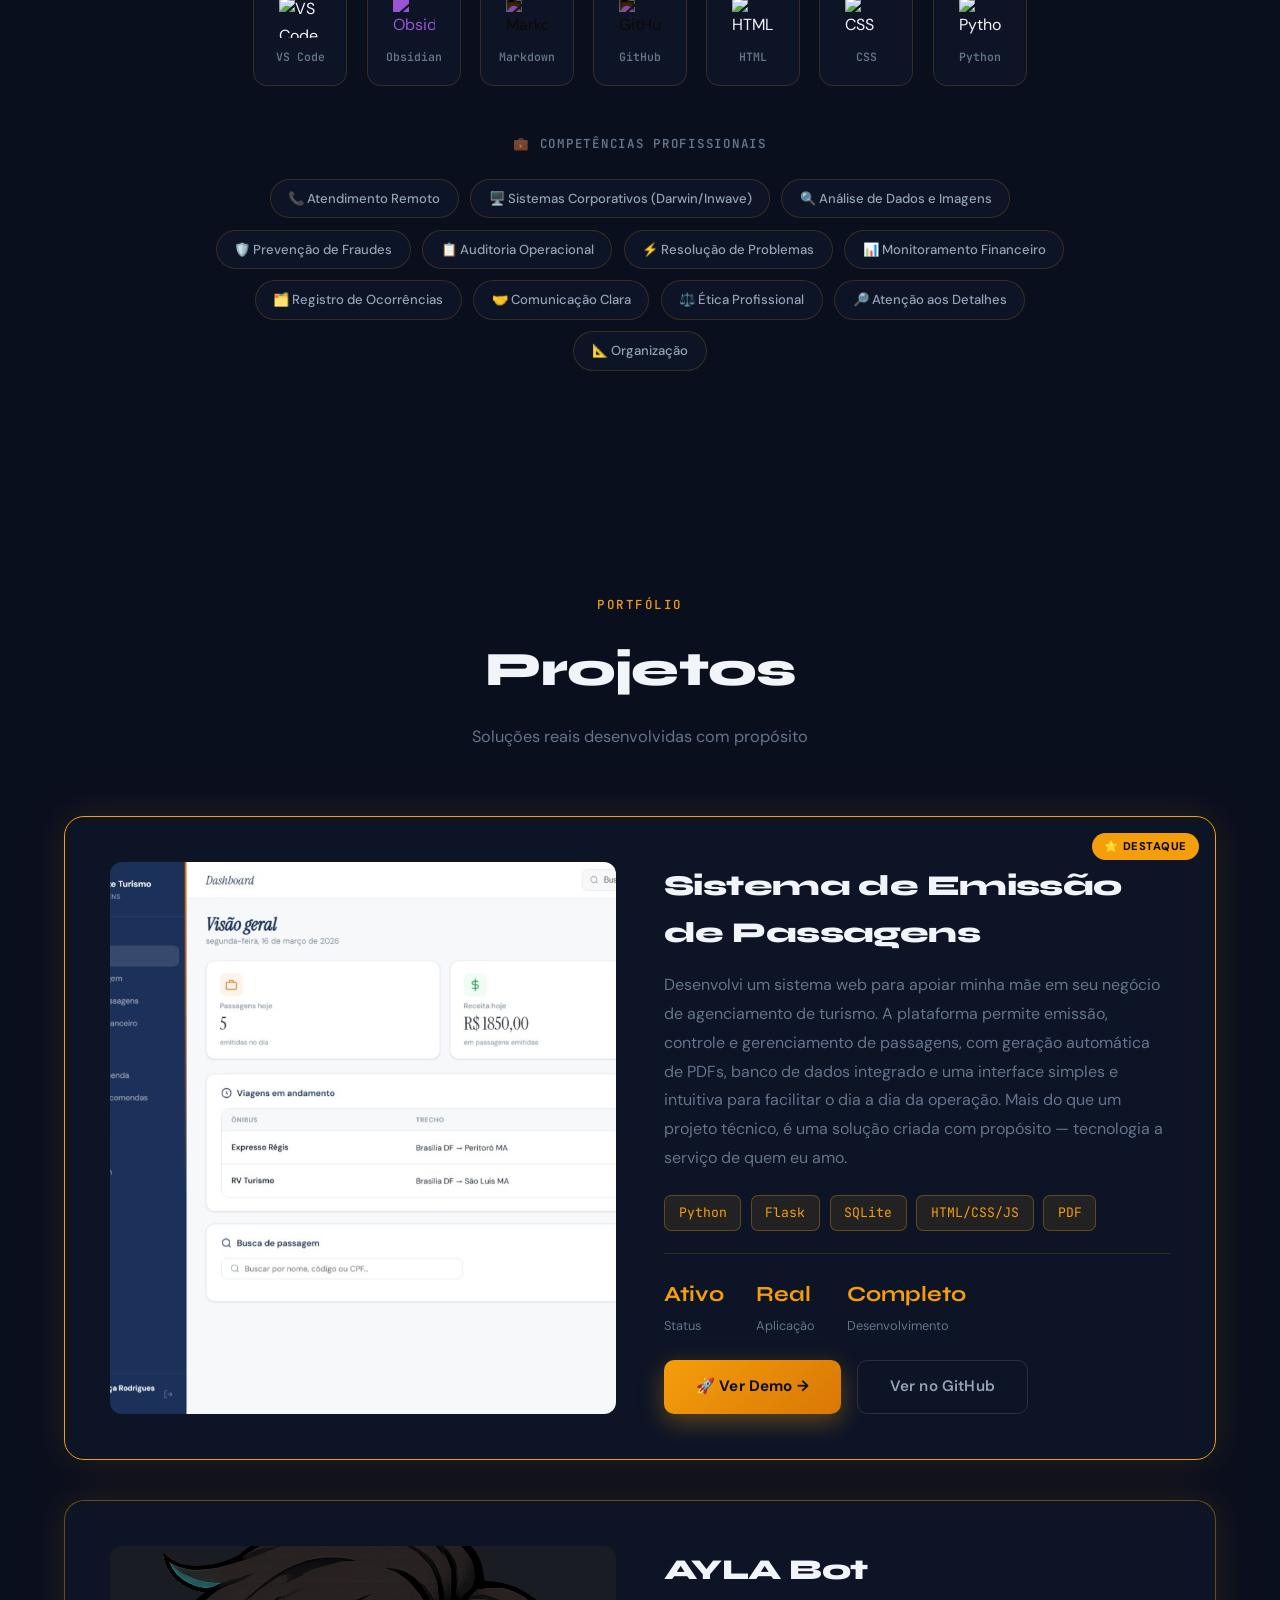
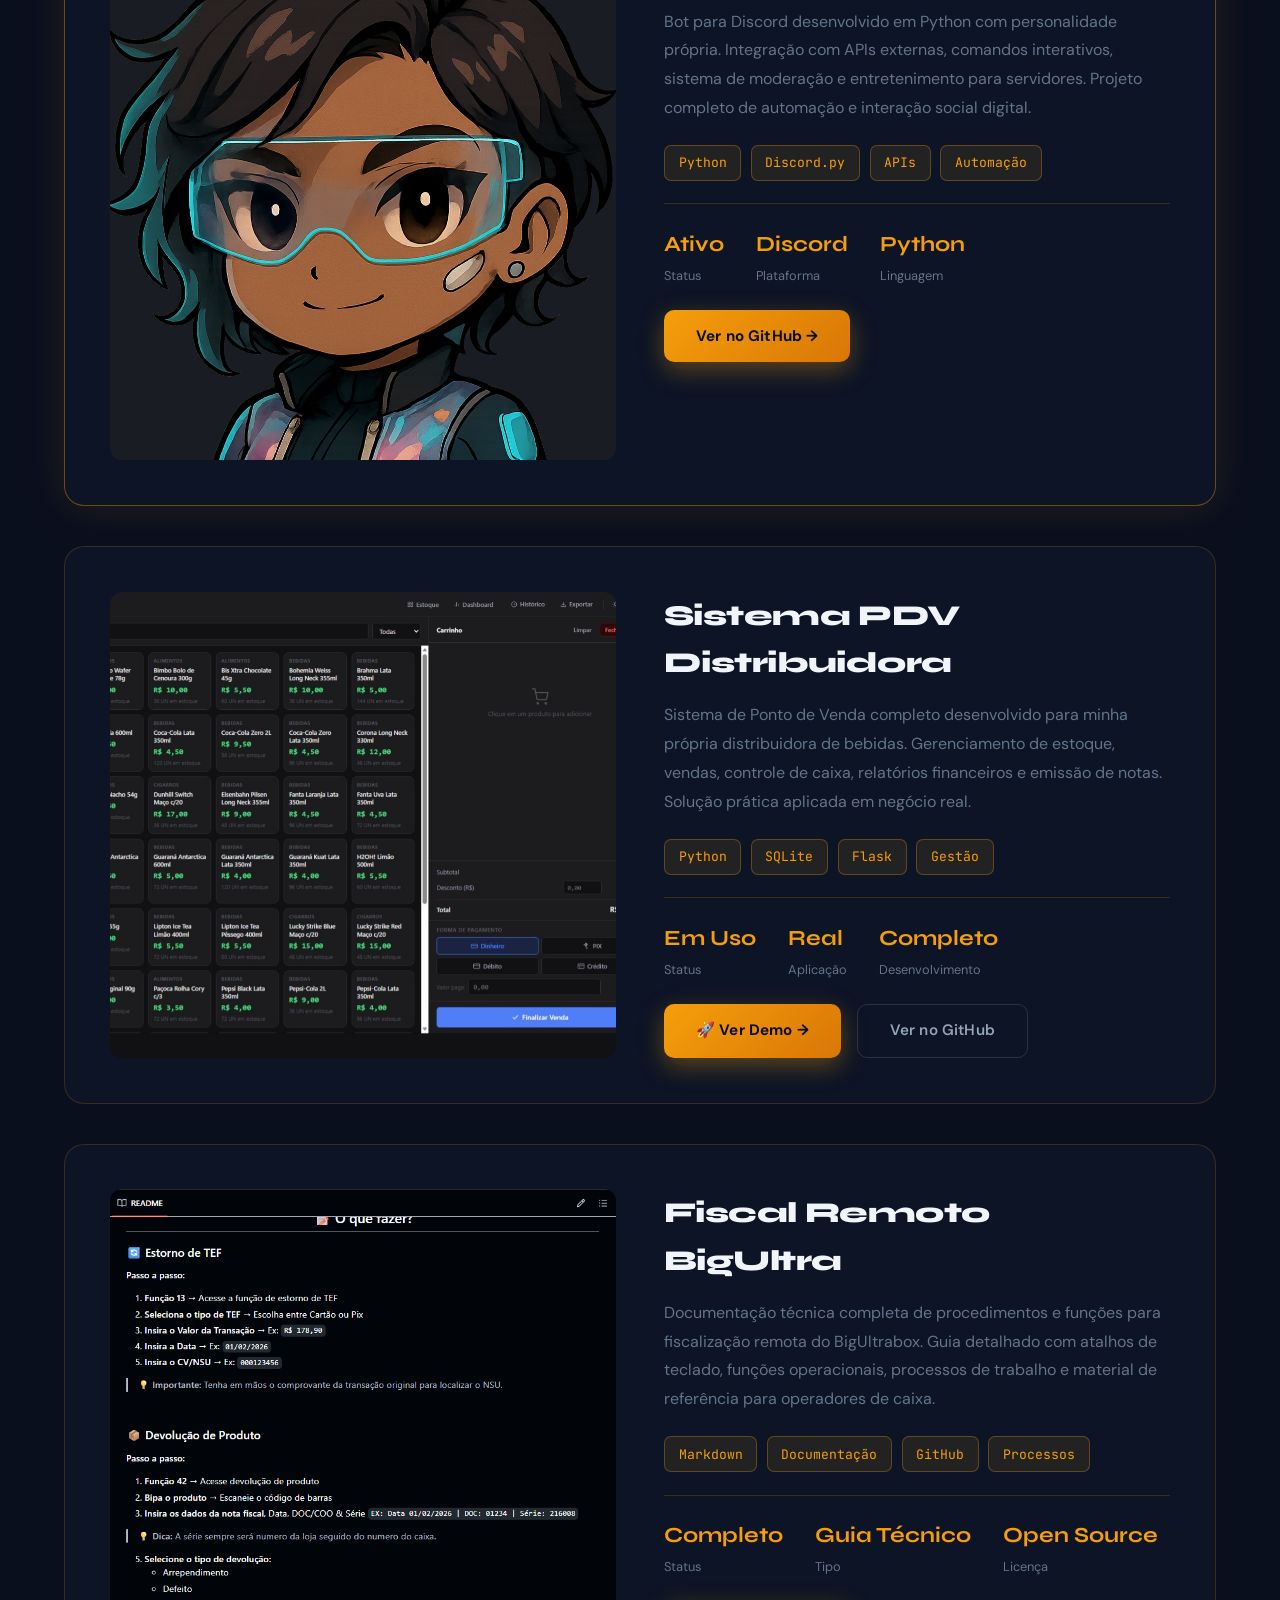
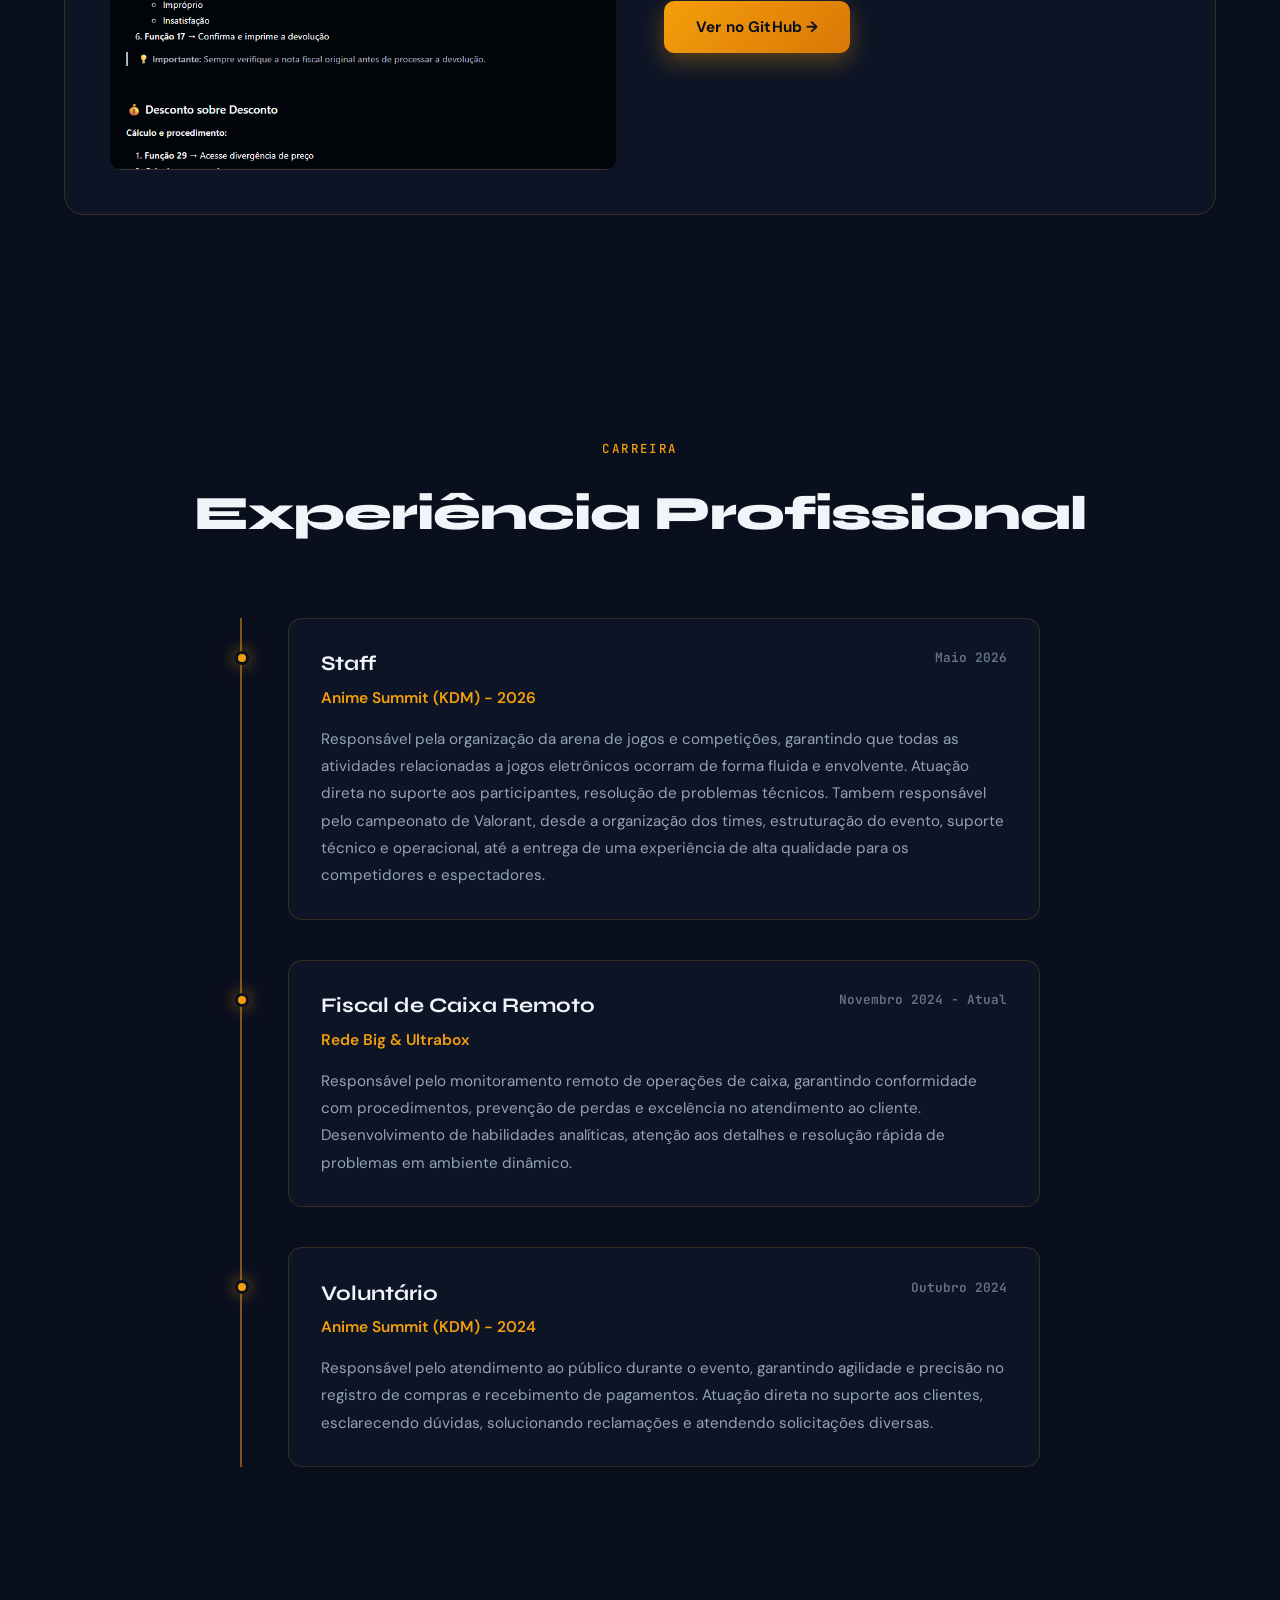
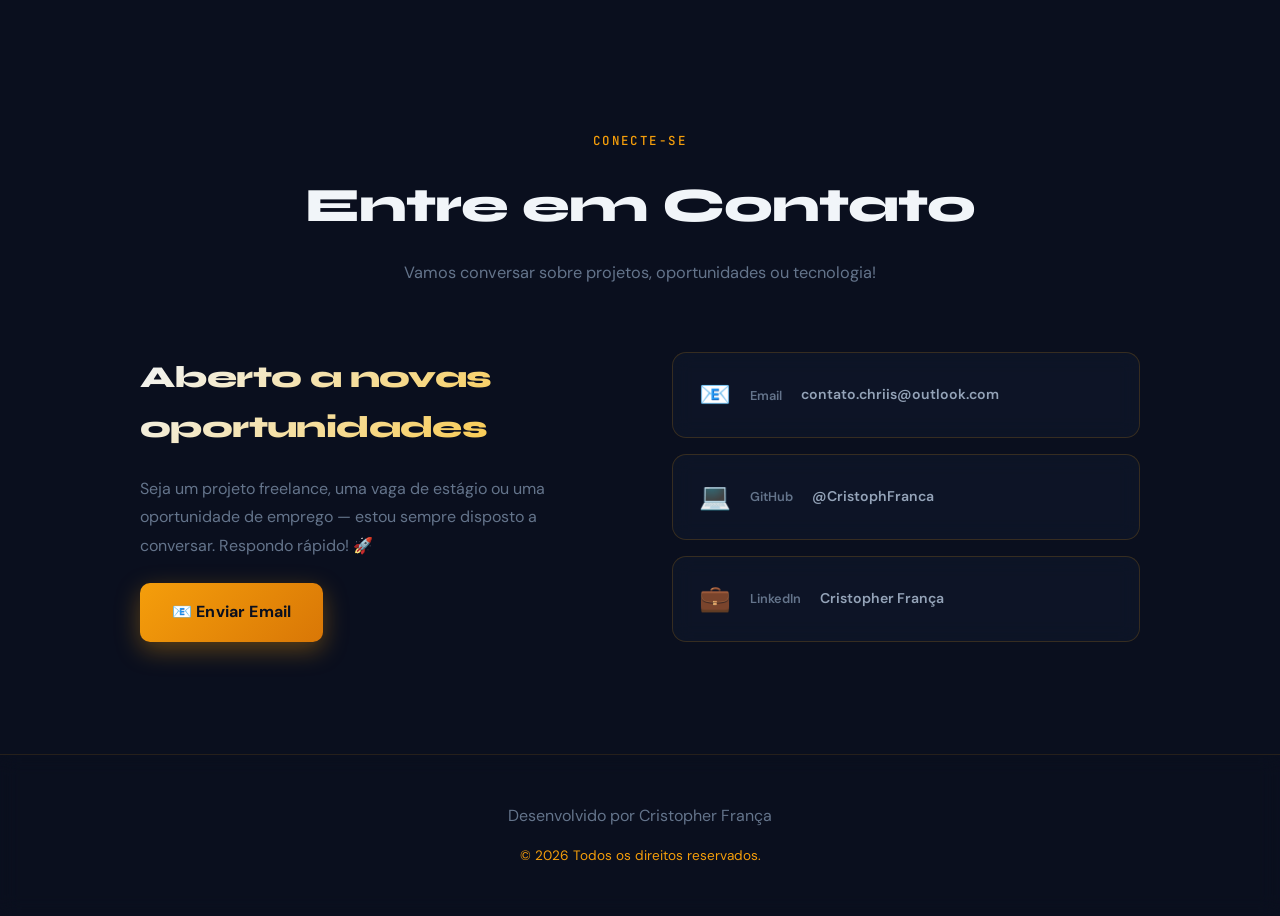
==== commit aeba7a60: "v1.11" ====
--- a/index.html
+++ b/index.html
@@ -125,7 +125,7 @@
             <!-- FOTO -->
             <div class="sobre-foto-col">
                 <div class="sobre-foto-container">
-                    <img src="#" alt="Cristopher França" class="sobre-foto"
+                    <img src="assets/images/foto_sobre.png" alt="Cristopher França" class="sobre-foto"
                          onerror="this.style.display='none';this.nextElementSibling.style.display='flex'">
                     <div class="sobre-foto-fallback">CF</div>
                 </div>
@@ -448,6 +448,19 @@
             <div class="item-experiencia fade-in">
                 <div class="cabecalho-experiencia">
                     <div>
+                        <h3 class="titulo-experiencia">Staff</h3>
+                        <div class="empresa-experiencia">Anime Summit (KDM) - 2026</div>
+                    </div>
+                    <div class="data-experiencia">Maio 2026</div>
+                </div>
+                <p class="descricao-experiencia">
+                    Responsável pela organização da arena de jogos e competições, garantindo que todas as atividades relacionadas a jogos eletrônicos ocorram de forma fluida e envolvente. Atuação direta no suporte aos participantes, resolução de problemas técnicos. Tambem responsável pelo campeonato de Valorant, desde a organização dos times, estruturação do evento, suporte técnico e operacional, até a entrega de uma experiência de alta qualidade para os competidores e espectadores.
+                </p>
+            </div>
+
+            <div class="item-experiencia fade-in">
+                <div class="cabecalho-experiencia">
+                    <div>
                         <h3 class="titulo-experiencia">Fiscal de Caixa Remoto</h3>
                         <div class="empresa-experiencia">Rede Big & Ultrabox</div>
                     </div>
@@ -465,7 +478,7 @@
                 <div class="cabecalho-experiencia">
                     <div>
                         <h3 class="titulo-experiencia">Voluntário</h3>
-                        <div class="empresa-experiencia">Anime Summit (KDM)</div>
+                        <div class="empresa-experiencia">Anime Summit (KDM) - 2024</div>
                     </div>
                     <div class="data-experiencia">Outubro 2024</div>
                 </div>
@@ -515,10 +528,10 @@
     <footer>
         <p style="color: var(--muted); margin-bottom: 1rem;">Desenvolvido por Cristopher França</p>
         <p style="color: var(--muted); font-size: 0.85rem;">
-            <span style="color: var(--gold);">© 2026 Todos os direitos reservados.</span> · 
+            <span style="color: var(--gold);">© 2026 Todos os direitos reservados.</span>
         </p>
     </footer>
     
     <script src="js/main.js"></script>
 </body>
-</html>
+</html>
